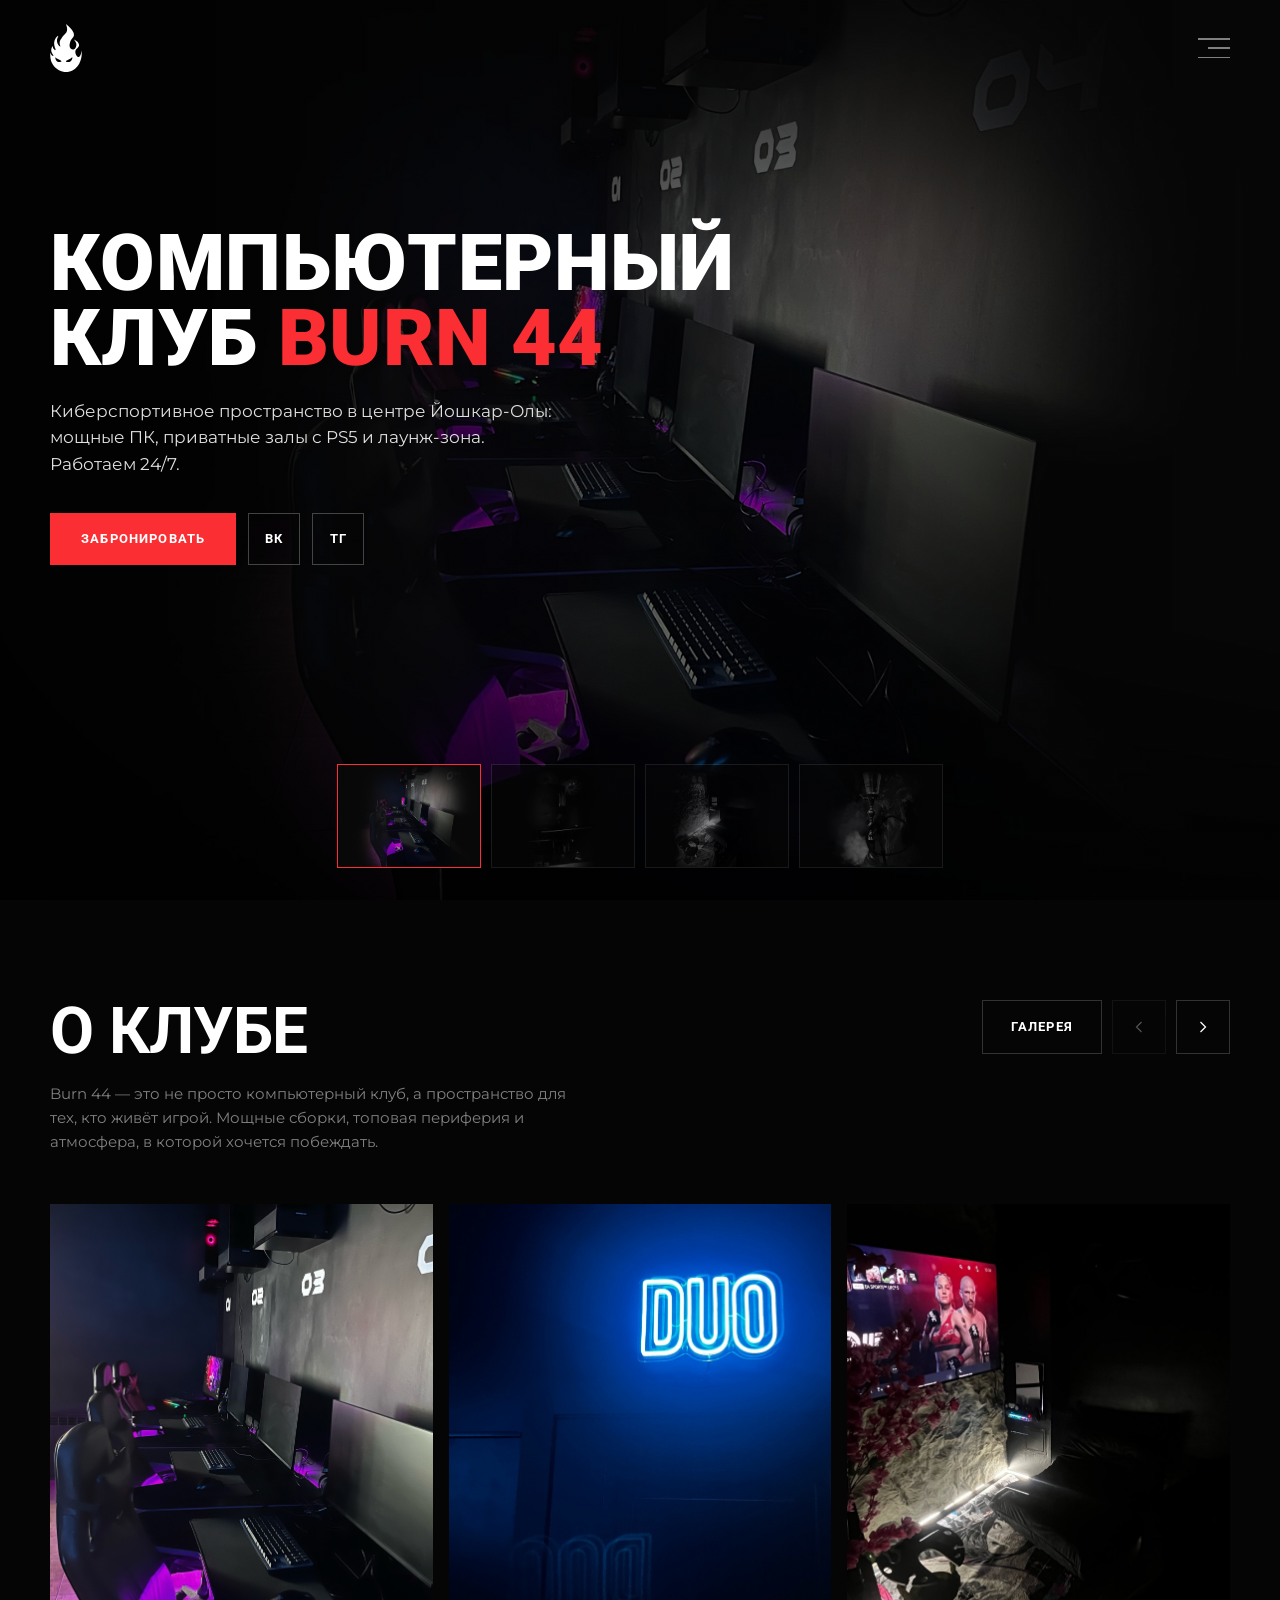
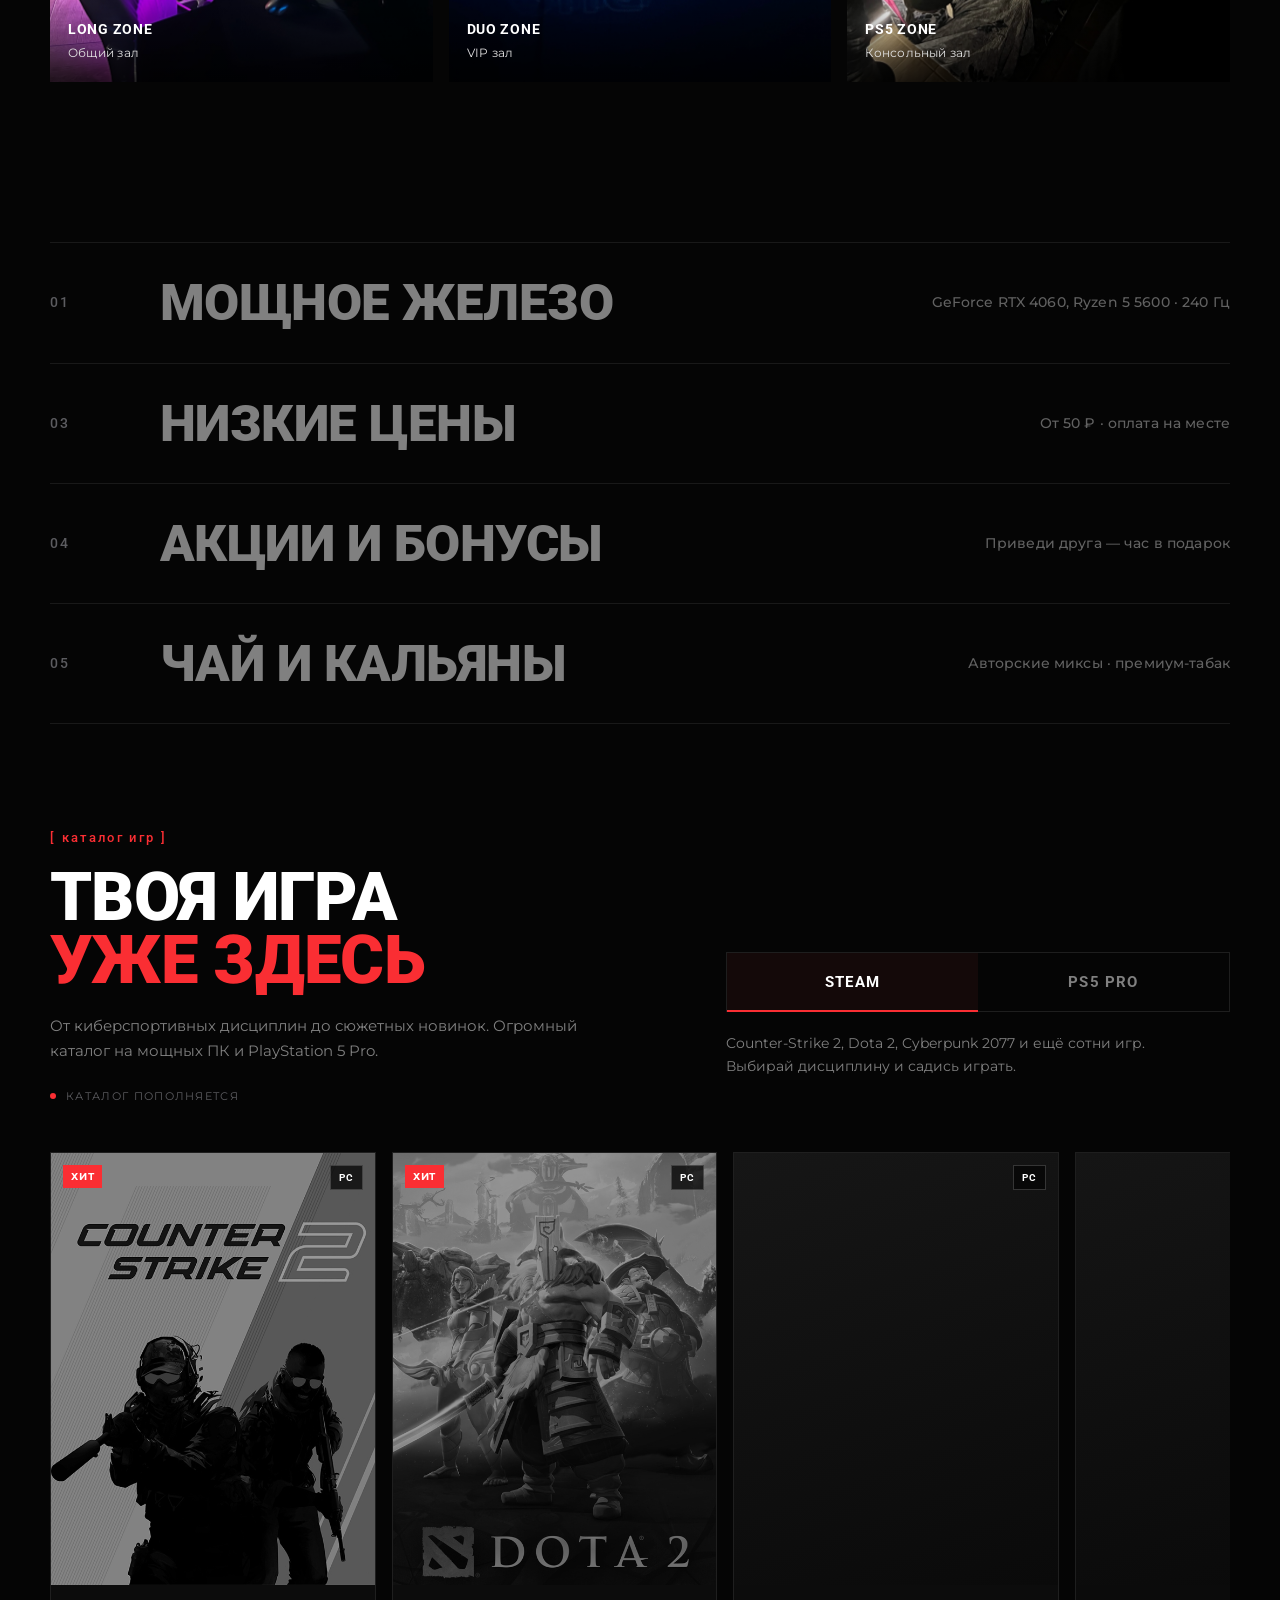
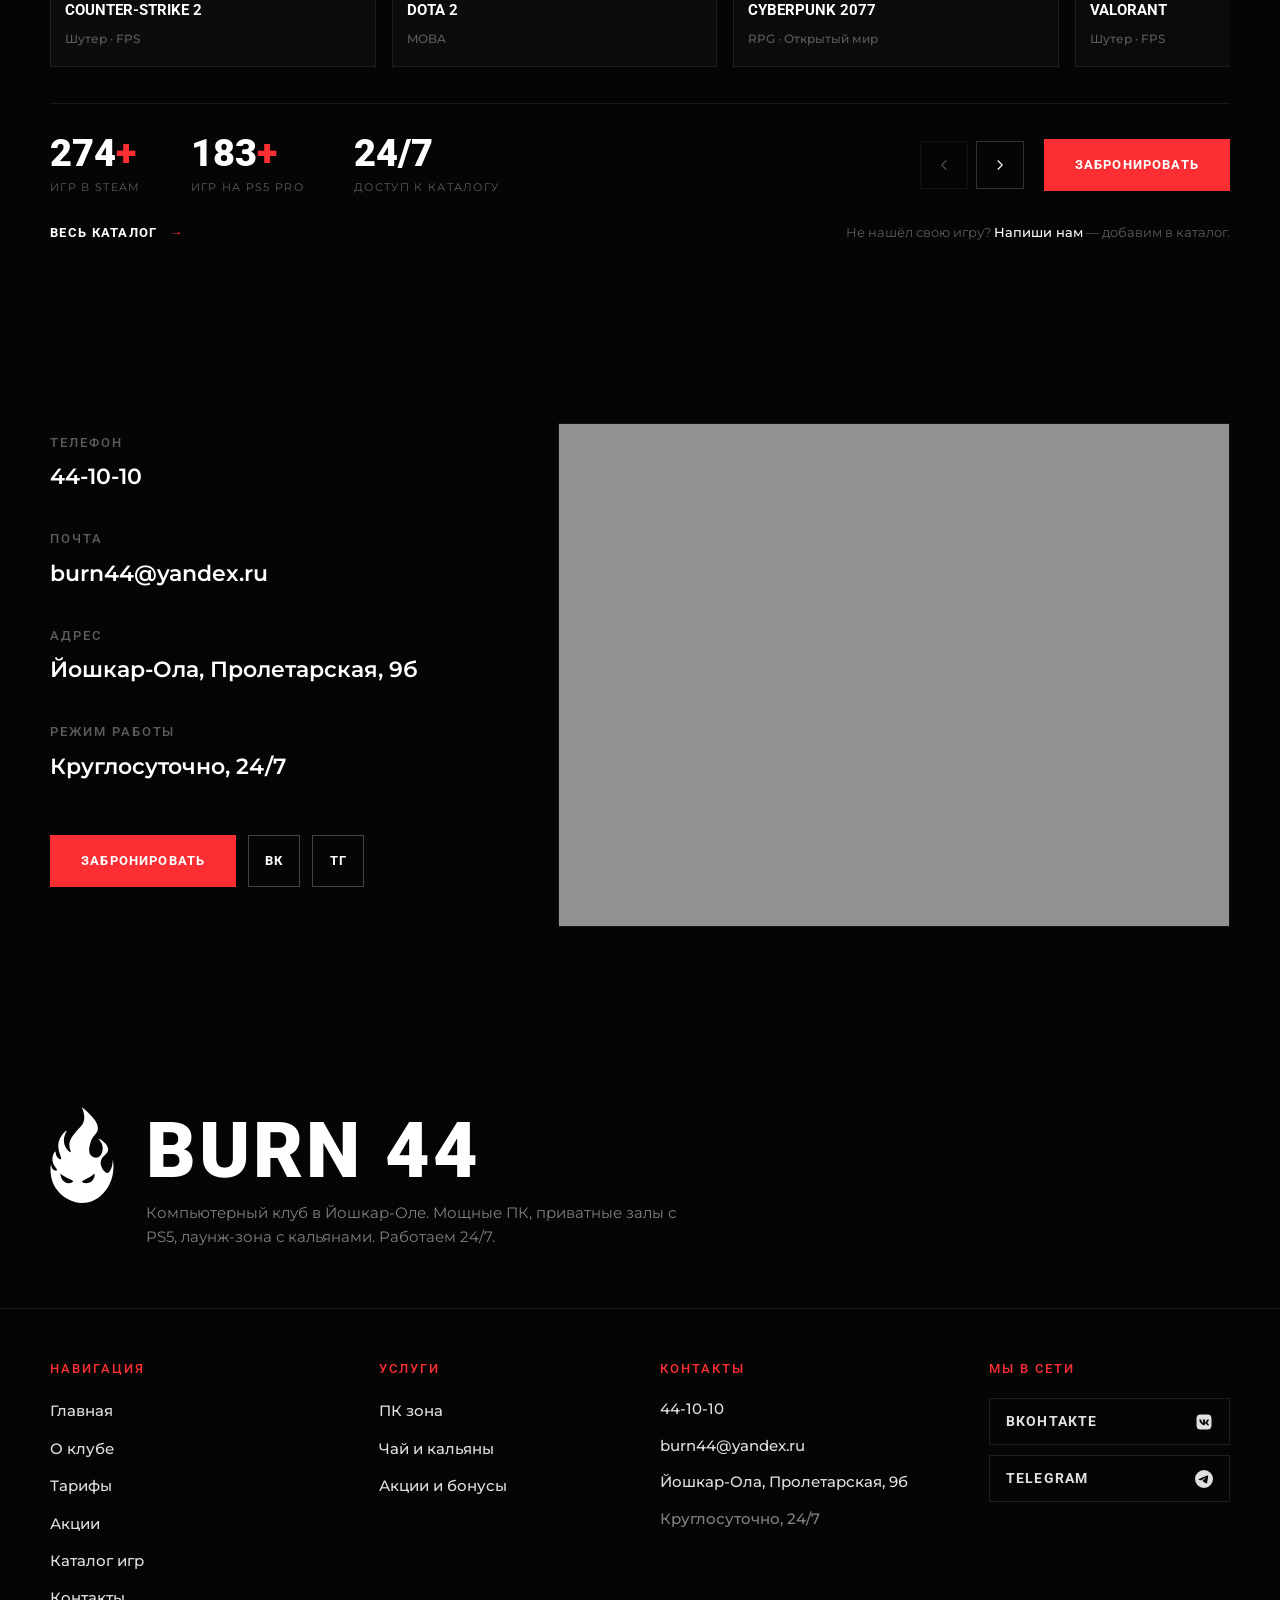
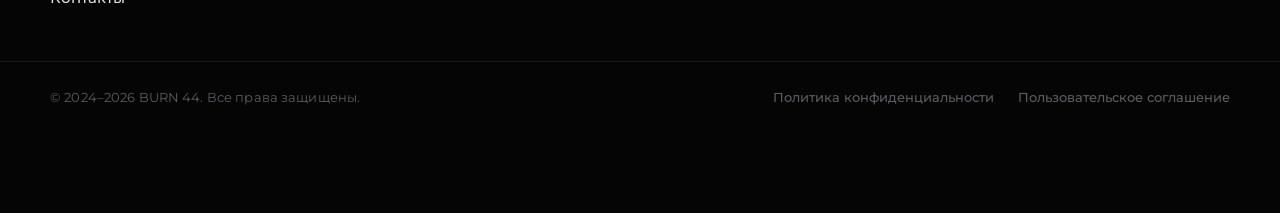
==== index.html @ d64cb13f "asd" ====
<!DOCTYPE html>
<html lang="ru">
<head>
    <meta charset="UTF-8">
    <meta name="viewport" content="width=device-width, initial-scale=1.0">
    <title>Burn 44</title>
    <link rel="preconnect" href="https://fonts.googleapis.com">
    <link rel="preconnect" href="https://fonts.gstatic.com" crossorigin>
    <link href="https://fonts.googleapis.com/css2?family=Montserrat:wght@100;200;300;400;500;600;700;800;900&family=Roboto:wght@100;300;400;500;700;900&display=swap" rel="stylesheet">
    <link rel="stylesheet" href="styles/main.css">
</head>
<body>
<!-- Loader -->
<!-- Loader -->
<div class="loader" id="loader">
    <div class="loader__content">
        <!-- Прицел из рисок -->
        <div class="loader__scope" id="loaderScope">
            <div class="loader__ticks" id="loaderTicks"></div>
            <div class="loader__crosshair" aria-hidden="true">
                <span class="loader__cross loader__cross--top"></span>
                <span class="loader__cross loader__cross--right"></span>
                <span class="loader__cross loader__cross--bottom"></span>
                <span class="loader__cross loader__cross--left"></span>
            </div>
            <div class="loader__percent" id="loaderPercent">0</div>
        </div>

        <!-- Название -->
        <div class="loader__title" id="loaderTitle" aria-hidden="true">BURN&nbsp;44</div>
    </div>
</div>
<!-- Header -->
<header class="header" id="header">
    <div class="header__inner">
        <!-- Логотип -->
        <a href="index.html" class="header__logo" aria-label="BurnTV">
            <svg class="header__logo-icon" viewBox="0 0 184.97 282.1" xmlns="http://www.w3.org/2000/svg">
                <path d="M183.35,155.65s-.02-.38-.07-.38c-.32,0-.43,10.57-3.04,19.5-.79,2.7-5.41,18.4-12.73,19.19-8.27.89-21.91-17-19.88-33.39,2.22-17.86,21.46-21,21.68-36.01.27-17.98-27.08-32.83-28.58-31.35-.96.95,9.31,7.83,11.99,21.4,2.21,11.26-1.17,27.29-12.32,33.31-6.19,3.34-15.52.51-20.7-4.42-10.32-9.81-5.03-28.79-2.96-36.25,6.22-22.28,18.42-26.09,21.68-38.69,3.23-12.44-2.31-33.2-46.81-68.57,10.68,24.44,8.19,38.85,3.94,47.51-5.48,11.16-14.82,14.64-31.05,38.69-5.02,7.45-7.21,11.68-8.38,17.15-3.42,16.06,5.2,28.17,2.96,29.39-2.42,1.32-16.38-10.73-19.22-27.92-3.17-19.22,9.34-34.15,7.4-35.27-2.17-1.25-21.41,15.21-24.15,38.69-2.69,23.18,11.93,42.34,7.39,45.07-2.25,1.36-7.47-2.45-10.34-5.88-6.26-7.47-4.11-16.4-5.92-16.65-2.48-.36-11.92,15.89-7.39,31.84,3.63,12.78,14.25,20.32,11.82,23.5-1.22,1.6-4.94,1.09-7.39,0-8.64-3.81-9.47-18.12-9.85-18.12-.65.11-8.39,43.66,19.71,78.38,18.04,22.28,51.04,41.16,87.21,34.29,33.22-6.32,51.97-31.45,59.66-44.01.51-.82,1.79-2.91,3.41-5.96,18.99-35.87,12.68-71.06,11.9-75.05ZM42.62,221.21c-12.63-6.61-14.06-25.08-12.98-25.57.23-.1.69.5,1.05.93,6.93,8.23,36.22,17.42,35.69,22.38-.35,3.24-13.67,7.56-23.75,2.27ZM120.33,218.85c-10.73,8.4-26.89,4.42-27.6.92-.91-4.48,23.02-10.82,33.92-22.17.71-.73,1.78-1.93,2.39-1.65,1.77.82,1.08,15.23-8.72,22.9Z"/>
            </svg>
        </a>

        <!-- Социальные сети -->
        <div class="header__socials">

        </div>

        <!-- Бургер -->
        <button class="header__burger" id="burger" aria-label="Открыть меню" aria-expanded="false">
            <span class="header__burger-line"></span>
            <span class="header__burger-line"></span>
            <span class="header__burger-line"></span>
        </button>
    </div>
</header>

<!-- Overlay -->
<div class="overlay" id="overlay"></div>

<!-- Slide Menu -->
<nav class="slide-menu" id="slideMenu" aria-hidden="true">
    <button class="slide-menu__close" id="slideMenuClose" aria-label="Закрыть меню">
        <span></span>
        <span></span>
    </button>

    <ul class="slide-menu__list">
        <li class="slide-menu__item">
            <a href="index.html" class="slide-menu__link" data-img="images/menu/3.jpg">
                <span class="slide-menu__number">01</span>
                <span class="slide-menu__label">Главная</span>
            </a>
        </li>
        <li class="slide-menu__item">
            <a href="gallery.html" class="slide-menu__link" data-img="images/menu/about.jpg">
                <span class="slide-menu__number">02</span>
                <span class="slide-menu__label">О клубе</span>
            </a>
        </li>
        <li class="slide-menu__item">
            <a href="prices.html" class="slide-menu__link" data-img="images/menu/prices.jpg">
                <span class="slide-menu__number">03</span>
                <span class="slide-menu__label">Тарифы</span>
            </a>
        </li>
        <li class="slide-menu__item">
            <a href="promo.html" class="slide-menu__link" data-img="images/menu/promo.jpg">
                <span class="slide-menu__number">04</span>
                <span class="slide-menu__label">Акции</span>
            </a>
        </li>
        <li class="slide-menu__item">
            <a href="catalog.html" class="slide-menu__link" data-img="images/menu/games.jpg">
                <span class="slide-menu__number">05</span>
                <span class="slide-menu__label">Каталог игр</span>
            </a>
        </li>
        <li class="slide-menu__item">
            <a href="contacts.html" class="slide-menu__link" data-img="images/menu/contacts.jpg">
                <span class="slide-menu__number">06</span>
                <span class="slide-menu__label">Контакты</span>
            </a>
        </li>
    </ul>
    <div class="slide-menu__footer">
        <a
                href="https://yandex.ru/maps/?text=%D0%99%D0%BE%D1%88%D0%BA%D0%B0%D1%80-%D0%9E%D0%BB%D0%B0%2C%20%D1%83%D0%BB%D0%B8%D1%86%D0%B0%20%D0%9F%D1%80%D0%BE%D0%BB%D0%B5%D1%82%D0%B0%D1%80%D1%81%D0%BA%D0%B0%D1%8F%2C%209%D0%B1"
                class="slide-menu__contact slide-menu__contact--address"
                target="_blank"
                rel="noopener"
        >
            г. Йошкар-Ола, ул. Пролетарская, 9б
        </a>
        <!-- TODO: заменить на реальный номер -->
        <a href="tel:441010" class="slide-menu__contact slide-menu__contact--phone">44-10-10</a>
    </div>
</nav>
<!-- Hero -->
<section class="hero">
    <div class="hero__slider swiper">
        <div class="swiper-wrapper">

            <!-- Слайд 1: клуб -->
            <div class="swiper-slide hero__slide">
                <!-- TODO: заменить на images/hero/slide-1.jpg -->
                <div class="hero__bg" style="background-image: url('../images/slide-1.jpg')"></div>
                <div class="hero__overlay"></div>
                <div class="hero__content">
                    <h1 class="hero__title" data-hero-anim>Компьютерный клуб <em>BURN&nbsp;44</em></h1>
                    <p class="hero__desc" data-hero-anim>
                        Киберспортивное пространство в центре Йошкар-Олы: мощные ПК, приватные залы с PS5 и лаунж-зона. Работаем 24/7.
                    </p>
                    <div class="hero__actions" data-hero-anim>
                        <button class="hero__btn hero__btn--primary" type="button" data-modal-open>Забронировать</button>
                        <a class="hero__btn hero__btn--social" href="https://vk.ru/burn44" target="_blank" rel="noopener" aria-label="ВКонтакте">ВК</a>
                        <a class="hero__btn hero__btn--social" href="https://t.me/burn44yo" target="_blank" rel="noopener" aria-label="Telegram">ТГ</a>
                    </div>
                </div>
            </div>

            <!-- Слайд 2: топовые ПК -->
            <div class="swiper-slide hero__slide">
                <div class="hero__bg" style="background-image: url('../images/slide-2.jpg');"></div>
                <div class="hero__overlay"></div>
                <div class="hero__content">
                    <h2 class="hero__title" data-hero-anim>Топовые <em>ПК</em></h2>
                    <p class="hero__desc" data-hero-anim>
                        GeForce RTX 4060, Ryzen 5 5600. Железо, которое тянет любые новинки.
                    </p>
                    <div class="hero__actions" data-hero-anim>
                        <button class="hero__btn hero__btn--primary" type="button" data-modal-open>Забронировать</button>
                        <a class="hero__btn hero__btn--social" href="https://vk.ru/burn44" target="_blank" rel="noopener" aria-label="ВКонтакте">ВК</a>
                        <a class="hero__btn hero__btn--social" href="https://t.me/burn44yo" target="_blank" rel="noopener" aria-label="Telegram">ТГ</a>
                    </div>
                </div>
            </div>

            <!-- Слайд 3: PS5 комната -->
            <div class="swiper-slide hero__slide">
                <div class="hero__bg" style="background-image: url('../images/slide-3.jpg');"></div>
                <div class="hero__overlay"></div>
                <div class="hero__content">
                    <h2 class="hero__title" data-hero-anim>PS5 <em>комната</em></h2>
                    <p class="hero__desc" data-hero-anim>
                        Приватные залы с PlayStation 5, большими экранами и мягкими диванами. Играй со своей компанией без посторонних.
                    </p>
                    <div class="hero__actions" data-hero-anim>
                        <button class="hero__btn hero__btn--primary" type="button" data-modal-open>Забронировать</button>
                        <a class="hero__btn hero__btn--social" href="https://vk.ru/burn44" target="_blank" rel="noopener" aria-label="ВКонтакте">ВК</a>
                        <a class="hero__btn hero__btn--social" href="https://t.me/burn44yo" target="_blank" rel="noopener" aria-label="Telegram">ТГ</a>
                    </div>
                </div>
            </div>

            <!-- Слайд 4: паровые коктейли -->
            <div class="swiper-slide hero__slide">
                <div class="hero__bg" style="background-image: url('../images/slide-4.jpg');"></div>
                <div class="hero__overlay"></div>
                <div class="hero__content">
                    <h2 class="hero__title" data-hero-anim>Паровые <em>коктейли</em></h2>
                    <p class="hero__desc" data-hero-anim>
                        Лаунж-зона с авторскими паровыми коктейлями и напитками. Перезагрузись между катками в спокойной атмосфере.
                    </p>
                    <div class="hero__actions" data-hero-anim>
                        <button class="hero__btn hero__btn--primary" type="button" data-modal-open>Забронировать</button>
                        <a class="hero__btn hero__btn--social" href="https://vk.ru/burn44" target="_blank" rel="noopener" aria-label="ВКонтакте">ВК</a>
                        <a class="hero__btn hero__btn--social" href="https://t.me/burn44yo" target="_blank" rel="noopener" aria-label="Telegram">ТГ</a>
                    </div>
                </div>
            </div>

        </div>
    </div>

    <!-- Миниатюры -->
    <div class="hero__thumbs">
        <button class="hero__thumb is-active" type="button" aria-label="Слайд 1: Клуб"
                data-preview="Главный зал BURN 44 — пространство, где живут киберспорт и игры">
            <img src="images/slide-1.jpg" alt="">
        </button>
        <button class="hero__thumb" type="button" aria-label="Слайд 2: Топовые ПК"
                data-preview="Флагманское железо и периферия соревновательного уровня">
            <img src="images/slide-2.jpg" alt="">
        </button>
        <button class="hero__thumb" type="button" aria-label="Слайд 3: PS5 комната"
                data-preview="Приватные залы с PlayStation 5 для своей компании">
            <img src="images/slide-3.jpg" alt="">
        </button>
        <button class="hero__thumb" type="button" aria-label="Слайд 4: Паровые коктейли"
                data-preview="Лаунж-зона: паровые коктейли и отдых между играми">
            <img src="images/slide-4.jpg" alt="">
        </button>
    </div>

    <!-- Превью-описание над миниатюрами -->
    <div class="hero-preview" id="heroPreview" aria-hidden="true">
        <div class="hero-preview__box">
            <p class="hero-preview__text"></p>
        </div>
        <div class="hero-preview__line"></div>
    </div>
</section>



<!-- О клубе -->
<section class="about">
    <div class="about__container">
        <div class="about__header">
            <div class="about__info">
                <h2 class="about__title">О клубе</h2>
                <p class="about__desc">
                    Burn 44 — это не просто компьютерный клуб, а пространство для тех, кто живёт игрой.
                    Мощные сборки, топовая периферия и атмосфера, в которой хочется побеждать.
                </p>
            </div>
            <div class="about__nav">
                <a href="gallery.html" class="about__gallery-btn">Галерея</a>
                <button class="about__arrow about__arrow--prev" type="button" aria-label="Предыдущий слайд">
                    <svg viewBox="0 0 24 24" fill="none" stroke="currentColor" stroke-width="1.5">
                        <path d="M15 18l-6-6 6-6"/>
                    </svg>
                </button>
                <button class="about__arrow about__arrow--next" type="button" aria-label="Следующий слайд">
                    <svg viewBox="0 0 24 24" fill="none" stroke="currentColor" stroke-width="1.5">
                        <path d="M9 6l6 6-6 6"/>
                    </svg>
                </button>
            </div>
        </div>

        <div class="about__slider swiper" id="aboutSlider">
            <div class="swiper-wrapper" id="aboutWrapper">
                <!-- Слайды генерируются через JS -->
            </div>
        </div>
    </div>

    <!-- Прицел для фото -->
    <div class="about-scope" id="aboutScope" aria-hidden="true">
        <svg class="about-scope__svg" viewBox="0 0 80 80"></svg>
        <span class="about-scope__icon">+</span>
    </div>
</section>

<!-- Преимущества -->
<section class="advantages">
    <div class="advantages__container">
        <ul class="advantages__list">
            <li class="advantages__item">
                <a href="hardware.html" class="advantages__link" data-img="images/about/1.jpg">
                    <span class="advantages__num">01</span>
                    <span class="advantages__label">Мощное железо</span>
                    <span class="advantages__hint">GeForce RTX 4060, Ryzen 5 5600  · 240 Гц</span>
                </a>
            </li>

            <li class="advantages__item">
                <a href="prices.html" class="advantages__link" data-img="images/about/3.jpg">
                    <span class="advantages__num">03</span>
                    <span class="advantages__label">Низкие цены</span>
                    <span class="advantages__hint">От 50 ₽ · оплата на месте</span>
                </a>
            </li>
            <li class="advantages__item">
                <a href="promo.html" class="advantages__link" data-img="images/about/4.jpg">
                    <span class="advantages__num">04</span>
                    <span class="advantages__label">Акции и бонусы</span>
                    <span class="advantages__hint">Приведи друга — час в подарок</span>
                </a>
            </li>
            <li class="advantages__item">
                <a href="bar.html" class="advantages__link" data-img="images/about/5.jpg">
                    <span class="advantages__num">05</span>
                    <span class="advantages__label">Чай и кальяны</span>
                    <span class="advantages__hint">Авторские миксы · премиум-табак</span>
                </a>
            </li>
        </ul>
    </div>
    <!-- Каталог игр -->
    <!-- Каталог игр -->
    <section class="games" id="games">
        <div class="container">

            <div class="games__head">
                <!-- История -->
                <div class="games__intro games__reveal">
                    <span class="games__tag">[ каталог игр ]</span>
                    <h2 class="games__title">Твоя игра<br><span>уже здесь</span></h2>
                    <p class="games__desc">
                        От киберспортивных дисциплин до сюжетных новинок. Огромный каталог на мощных ПК
                        и PlayStation 5 Pro.
                    </p>
                    <div class="games__live">
                        <span class="games__live-dot"></span>
                        Каталог пополняется
                    </div>
                </div>

                <!-- Переключатель платформ -->
                <div class="games__platform-block games__reveal">
                    <div class="games__tabs" role="tablist" aria-label="Выберите платформу">
                        <button
                                type="button"
                                class="games__tab is-active"
                                id="tab-steam"
                                role="tab"
                                aria-selected="true"
                                aria-controls="gamesPanel"
                                data-platform="steam">
                            Steam
                        </button>
                        <button
                                type="button"
                                class="games__tab"
                                id="tab-ps5"
                                role="tab"
                                aria-selected="false"
                                aria-controls="gamesPanel"
                                tabindex="-1"
                                data-platform="ps5">
                            PS5 Pro
                        </button>
                    </div>

                    <p class="games__platform-desc" id="gamesPanel" role="tabpanel" aria-labelledby="tab-steam">
                        Counter-Strike 2, Dota 2, Cyberpunk 2077 и ещё сотни игр.
                        Выбирай дисциплину и садись играть.
                    </p>
                </div>
            </div>

            <!-- Лента постеров -->
            <div class="games__slider swiper games__reveal" id="gamesSlider">
                <div class="swiper-wrapper" id="gamesWrapper">
                    <!-- Слайды генерируются в games.js -->
                </div>
                <div class="games__wipe" aria-hidden="true"></div>
            </div>

            <!-- Цифры + действия -->
            <div class="games__bottom games__reveal">
                <div class="games__stats">
                    <div class="games__stat">
                        <span class="games__stat-value"><span data-count="300">300</span><em>+</em></span>
                        <span class="games__stat-label">игр в Steam</span>
                    </div>
                    <div class="games__stat">
                        <span class="games__stat-value"><span data-count="200">200</span><em>+</em></span>
                        <span class="games__stat-label">игр на PS5 Pro</span>
                    </div>
                    <div class="games__stat">
                        <span class="games__stat-value">24/7</span>
                        <span class="games__stat-label">доступ к каталогу</span>
                    </div>
                </div>

                <div class="games__controls">
                    <div class="games__nav">
                        <button class="games__arrow games__arrow--prev" type="button" aria-label="Предыдущие игры">
                            <svg viewBox="0 0 24 24" fill="none" stroke="currentColor" stroke-width="1.5">
                                <path d="M15 18l-6-6 6-6"/>
                            </svg>
                        </button>
                        <button class="games__arrow games__arrow--next" type="button" aria-label="Следующие игры">
                            <svg viewBox="0 0 24 24" fill="none" stroke="currentColor" stroke-width="1.5">
                                <path d="M9 6l6 6-6 6"/>
                            </svg>
                        </button>
                    </div>
                    <button class="games__btn games__btn--primary" type="button" data-modal-open>
                        Забронировать
                    </button>
                </div>
            </div>

            <div class="games__footer">
                <a href="catalog.html" class="games__all">Весь каталог <span>→</span></a>
                <p class="games__note">
                    Не нашёл свою игру? <a href="https://vk.ru/burn44" target="_blank" rel="noopener">Напиши нам</a> — добавим в каталог.
                </p>
            </div>

        </div>
    </section>
    <!-- Контакты -->
    <section class="contacts">
        <div class="contacts__container">

            <!-- Левая часть: Информация -->
            <div class="contacts__info">
                <div class="contacts__block">
                    <span class="contacts__label">Телефон</span>
                    <a href="tel:+79021010424" class="contacts__value">44-10-10</a>
                </div>

                <div class="contacts__block">
                    <span class="contacts__label">Почта</span>
                    <a href="mailto:burn44@yandex.ru" class="contacts__value">burn44@yandex.ru</a>
                </div>

                <div class="contacts__block">
                    <span class="contacts__label">Адрес</span>
                    <a href="https://yandex.ru/maps/?text=Йошкар-Ола,+Пролетарская,+9б" target="_blank" rel="noopener" class="contacts__value">
                        Йошкар-Ола, Пролетарская, 9б
                    </a>
                </div>

                <div class="contacts__block">
                    <span class="contacts__label">Режим работы</span>
                    <span class="contacts__value">Круглосуточно, 24/7</span>
                </div>

                <!-- Кнопки действий -->
                <div class="contacts__actions">
                    <button class="contacts__btn contacts__btn--primary" type="button" data-modal-open>Забронировать</button>
                    <a class="contacts__btn contacts__btn--social" href="https://vk.ru/burn44" target="_blank" rel="noopener" aria-label="ВКонтакте">ВК</a>
                    <a class="contacts__btn contacts__btn--social" href="https://t.me/burn44yo" target="_blank" rel="noopener" aria-label="Telegram">ТГ</a>
                </div>
            </div>

            <!-- Правая часть: Карта -->
            <div class="contacts__map-wrapper">
                <div class="contacts__map">
                    <iframe
                            src="https://yandex.ru/map-widget/v1/?um=constructor%3A34a2bc7c6732c64d06a28274f539f3e863d2dcbda1189a3a51a74e99e5a224a8&amp;source=constructor"
                            title="Карта: компьютерный клуб Burn 44"
                            loading="lazy"
                            allowfullscreen>
                    </iframe>
                </div>
            </div>

        </div>
    </section>

    <!-- Footer -->
    <footer class="footer">
        <!-- Верхняя часть с крупным названием -->
        <div class="footer__top">
            <div class="footer__container">
                <div class="footer__brand">
                    <a href="index.html" class="footer__logo" aria-label="Burn 44">
                        <svg class="footer__logo-icon" viewBox="0 0 184.97 282.1" xmlns="http://www.w3.org/2000/svg">
                            <path d="M183.35,155.65s-.02-.38-.07-.38c-.32,0-.43,10.57-3.04,19.5-.79,2.7-5.41,18.4-12.73,19.19-8.27.89-21.91-17-19.88-33.39,2.22-17.86,21.46-21,21.68-36.01.27-17.98-27.08-32.83-28.58-31.35-.96.95,9.31,7.83,11.99,21.4,2.21,11.26-1.17,27.29-12.32,33.31-6.19,3.34-15.52.51-20.7-4.42-10.32-9.81-5.03-28.79-2.96-36.25,6.22-22.28,18.42-26.09,21.68-38.69,3.23-12.44-2.31-33.2-46.81-68.57,10.68,24.44,8.19,38.85,3.94,47.51-5.48,11.16-14.82,14.64-31.05,38.69-5.02,7.45-7.21,11.68-8.38,17.15-3.42,16.06,5.2,28.17,2.96,29.39-2.42,1.32-16.38-10.73-19.22-27.92-3.17-19.22,9.34-34.15,7.4-35.27-2.17-1.25-21.41,15.21-24.15,38.69-2.69,23.18,11.93,42.34,7.39,45.07-2.25,1.36-7.47-2.45-10.34-5.88-6.26-7.47-4.11-16.4-5.92-16.65-2.48-.36-11.92,15.89-7.39,31.84,3.63,12.78,14.25,20.32,11.82,23.5-1.22,1.6-4.94,1.09-7.39,0-8.64-3.81-9.47-18.12-9.85-18.12-.65.11-8.39,43.66,19.71,78.38,18.04,22.28,51.04,41.16,87.21,34.29,33.22-6.32,51.97-31.45,59.66-44.01.51-.82,1.79-2.91,3.41-5.96,18.99-35.87,12.68-71.06,11.9-75.05ZM42.62,221.21c-12.63-6.61-14.06-25.08-12.98-25.57.23-.1.69.5,1.05.93,6.93,8.23,36.22,17.42,35.69,22.38-.35,3.24-13.67,7.56-23.75,2.27ZM120.33,218.85c-10.73,8.4-26.89,4.42-27.6.92-.91-4.48,23.02-10.82,33.92-22.17.71-.73,1.78-1.93,2.39-1.65,1.77.82,1.08,15.23-8.72,22.9Z"/>
                        </svg>
                    </a>
                    <div class="footer__brand-text">
                        <h2 class="footer__brand-title">BURN&nbsp;44</h2>
                        <p class="footer__brand-desc">
                            Компьютерный клуб в Йошкар-Оле. Мощные ПК, приватные залы с PS5, лаунж-зона с кальянами. Работаем 24/7.
                        </p>
                    </div>
                </div>
            </div>
        </div>

        <!-- Средняя часть: навигация + контакты -->
        <div class="footer__middle">
            <div class="footer__container">
                <div class="footer__grid">
                    <!-- Навигация -->
                    <div class="footer__col">
                        <h4 class="footer__col-title">Навигация</h4>
                        <ul class="footer__links">
                            <li><a href="#hero">Главная</a></li>
                            <li><a href="#about">О клубе</a></li>
                            <li><a href="prices.html">Тарифы</a></li>
                            <li><a href="promo.html">Акции</a></li>
                            <li><a href="#gallery">Каталог игр</a></li>
                            <li><a href="#contacts">Контакты</a></li>
                        </ul>
                    </div>

                    <!-- Услуги -->
                    <div class="footer__col">
                        <h4 class="footer__col-title">Услуги</h4>
                        <ul class="footer__links">
                            <li><a href="hardware.html">ПК зона</a></li>

                            <li><a href="bar.html">Чай и кальяны</a></li>
                            <li><a href="promo.html">Акции и бонусы</a></li>

                        </ul>
                    </div>

                    <!-- Контакты -->
                    <div class="footer__col">
                        <h4 class="footer__col-title">Контакты</h4>
                        <div class="footer__contacts">
                            <a href="tel:+79021010424" class="footer__contact">44-10-10</a>
                            <a href="mailto:burn44@yandex.ru" class="footer__contact">burn44@yandex.ru</a>
                            <a href="https://yandex.ru/maps/?text=Йошкар-Ола,+Пролетарская,+9б" target="_blank" rel="noopener" class="footer__contact">
                                Йошкар-Ола, Пролетарская, 9б
                            </a>
                            <span class="footer__contact footer__contact--static">Круглосуточно, 24/7</span>
                        </div>
                    </div>

                    <!-- Соцсети -->
                    <div class="footer__col">
                        <h4 class="footer__col-title">Мы в сети</h4>
                        <div class="footer__socials">
                            <a href="https://vk.ru/burn44" class="footer__social" target="_blank" rel="noopener" aria-label="ВКонтакте">
                                <span class="footer__social-label">ВКонтакте</span>
                                <svg class="footer__social-icon" viewBox="0 0 24 24" fill="currentColor">
                                    <path d="M15.07 2H8.93C3.33 2 2 3.33 2 8.93v6.14C2 20.67 3.33 22 8.93 22h6.14C20.67 22 22 20.67 22 15.07V8.93C22 3.33 20.67 2 15.07 2m3.08 14.27h-1.45c-.55 0-.72-.44-1.71-1.44-.86-.83-1.24-.94-1.45-.94-.3 0-.39.08-.39.48v1.31c0 .34-.11.55-1 .55-1.48 0-3.12-.9-4.28-2.56-1.74-2.39-2.21-4.19-2.21-4.56 0-.2.08-.38.48-.38h1.45c.36 0 .5.17.64.55.7 2.03 1.88 3.8 2.36 3.8.18 0 .27-.08.27-.55v-2.15c-.06-.98-.59-1.07-.59-1.42 0-.17.14-.34.38-.34h2.28c.31 0 .42.17.42.55v2.9c0 .31.14.42.23.42.18 0 .33-.11.66-.44 1.03-1.15 1.76-2.94 1.76-2.94.09-.2.25-.38.61-.38h1.45c.44 0 .53.23.44.55-.18.83-1.94 3.3-1.94 3.3-.15.25-.21.36 0 .64.15.2.65.64.99 1.03.61.71 1.08 1.31 1.21 1.72.13.42-.09.63-.52.63"/>
                                </svg>
                            </a>
                            <a href="https://t.me/burn44yo" class="footer__social" target="_blank" rel="noopener" aria-label="Telegram">
                                <span class="footer__social-label">Telegram</span>
                                <svg class="footer__social-icon" viewBox="0 0 24 24" fill="currentColor">
                                    <path d="M11.944 0A12 12 0 0 0 0 12a12 12 0 0 0 12 12 12 12 0 0 0 12-12A12 12 0 0 0 12 0a12 12 0 0 0-.056 0zm4.962 7.224c.1-.002.321.023.465.14a.506.506 0 0 1 .171.325c.016.093.036.306.02.472-.18 1.898-.962 6.502-1.36 8.627-.168.9-.499 1.201-.82 1.23-.696.065-1.225-.46-1.9-.902-1.056-.693-1.653-1.124-2.678-1.8-1.185-.78-.417-1.21.258-1.91.177-.184 3.247-2.977 3.307-3.23.007-.032.014-.15-.056-.212s-.174-.041-.249-.024c-.106.024-1.793 1.14-5.061 3.345-.48.33-.913.49-1.302.48-.428-.008-1.252-.241-1.865-.44-.752-.245-1.349-.374-1.297-.789.027-.216.325-.437.893-.663 3.498-1.524 5.83-2.529 6.998-3.014 3.332-1.386 4.025-1.627 4.476-1.635z"/>
                                </svg>
                            </a>
                        </div>
                    </div>
                </div>
            </div>
        </div>

        <!-- Нижняя часть: копирайт -->
        <div class="footer__bottom">
            <div class="footer__container">
                <div class="footer__bottom-inner">
                    <p class="footer__copy">© 2024–2026 BURN 44. Все права защищены.</p>
                    <div class="footer__legal">
                        <a href="/privacy">Политика конфиденциальности</a>
                        <a href="/terms">Пользовательское соглашение</a>
                    </div>
                </div>
            </div>
        </div>
    </footer>

    <!-- Превью-картинка -->
    <div class="advantages-preview" id="advantagesPreview" aria-hidden="true">
        <div class="advantages-preview__box">
            <img class="advantages-preview__img" id="advantagesPreviewImg" src="" alt="">
        </div>
        <div class="advantages-preview__line"></div>
    </div>
</section>

<!-- Lightbox для фото -->
<div class="lightbox" id="lightbox" aria-hidden="true">
    <button class="lightbox__close" type="button" aria-label="Закрыть">
        <span></span><span></span>
    </button>
    <img class="lightbox__img" id="lightboxImg" src="" alt="">
    <div class="lightbox__caption" id="lightboxCaption"></div>
</div>

<!-- Курсор-прицел -->
<div class="cursor-scope" id="cursorScope" aria-hidden="true">
    <svg class="cursor-scope__svg" viewBox="0 0 80 80"></svg>
    <span class="cursor-scope__number" id="cursorNumber">01</span>
</div>

<!-- Превью картинка -->
<div class="menu-preview" id="menuPreview" aria-hidden="true">
    <div class="menu-preview__box">
        <img class="menu-preview__img" id="menuPreviewImg" src="" alt="">
    </div>
    <div class="menu-preview__line"></div>
</div>

<!-- Модалка бронирования -->
<div class="modal" id="bookingModal" aria-hidden="true">
    <div class="modal__overlay" data-modal-close></div>
    <div class="modal__window" role="dialog" aria-modal="true" aria-labelledby="modalTitle">
        <button class="modal__close" type="button" data-modal-close aria-label="Закрыть">
            <span></span><span></span>
        </button>

        <span class="modal__tag">[ бронирование ]</span>
        <h3 class="modal__title" id="modalTitle">Забронировать место</h3>
        <p class="modal__text">
            Выбери удобный способ связи — ответим в течение 5 минут, подберём компьютер и зал под твою игру.
        </p>

        <div class="modal__options">
            <a class="modal__option" href="tel:+79021010424">
                <span class="modal__option-label">Позвонить</span>
                <span class="modal__option-value">44-10-10</span>
            </a>
            <a class="modal__option" href="https://vk.ru/burn44" target="_blank" rel="noopener">
                <span class="modal__option-label">Вконтакте</span>
                <span class="modal__option-value">Написать в сообщество</span>
            </a>
            <a class="modal__option" href="https://t.me/burn44yo" target="_blank" rel="noopener">
                <span class="modal__option-label">Telegram</span>
                <span class="modal__option-value">Ответим за 5 минут</span>
            </a>
        </div>

        <p class="modal__note">Работаем 24/7. Предоплата не требуется — оплата на месте, бронь снимается через 15 минут.</p>
    </div>
</div>
<!-- Page Transition -->
<div class="page-transition" id="pageTransition">
    <div class="page-transition__blinds">
        <div class="page-transition__blind"></div>
        <div class="page-transition__blind"></div>
        <div class="page-transition__blind"></div>
        <div class="page-transition__blind"></div>
        <div class="page-transition__blind"></div>
        <div class="page-transition__blind"></div>
    </div>
    <div class="page-transition__content">
        <div class="page-transition__loader">
            <span class="page-transition__label">Загрузка...</span>
            <span class="page-transition__title" id="transitionTitle"></span>
            <div class="page-transition__progress">
                <div class="page-transition__progress-bar" id="transitionProgress"></div>
            </div>
        </div>
    </div>
</div>
<script src="https://cdn.jsdelivr.net/npm/gsap@3.12.5/dist/gsap.min.js"></script>

<link rel="stylesheet" href="https://cdn.jsdelivr.net/npm/swiper@11/swiper-bundle.min.css">
<script src="https://cdn.jsdelivr.net/npm/swiper@11/swiper-bundle.min.js"></script>
<script src="https://cdn.jsdelivr.net/npm/@studio-freight/lenis@1.0.42/dist/lenis.min.js"></script>
<script type="module" src="scripts/main.js"></script>
</body>
</html>
---- styles/main.css ----
@charset "UTF-8";
/**
  Нормализация блочной модели
 */
*,
::before,
::after {
  box-sizing: border-box;
}

/**
  Убираем внутренние отступы слева тегам списков,
  у которых есть атрибут class
 */
:where(ul, ol):where([class]) {
  padding-left: 0;
}

/**
  Убираем внешние отступы body и двум другим тегам,
  у которых есть атрибут class
 */
body,
:where(blockquote, figure, fieldset):where([class]) {
  margin: 0;
}

/**
  Убираем внешние отступы вертикали нужным тегам,
  у которых есть атрибут class
 */
:where(h1,
h2,
h3,
h4,
h5,
h6,
p,
ul,
ol,
dl):where([class]) {
  margin-block: 0;
}

:where(dd[class]) {
  margin-left: 0;
}

:where(fieldset[class]) {
  padding: 0;
  border: none;
}

/**
  Убираем стандартный маркер маркированному списку,
  у которого есть атрибут class
 */
:where(ul[class]) {
  list-style: none;
}

:where(address[class]) {
  font-style: normal;
}

/**
  Обнуляем вертикальные внешние отступы параграфа,
  объявляем локальную переменную для внешнего отступа вниз,
  чтобы избежать взаимодействие с более сложным селектором
 */
p {
  --paragraphMarginBottom: 24px;
  margin-block: 0;
}

/**
  Внешний отступ вниз для параграфа без атрибута class,
  который расположен не последним среди своих соседних элементов
 */
p:where(:not([class]):not(:last-child)) {
  margin-bottom: var(--paragraphMarginBottom);
}

/**
  Упрощаем работу с изображениями и видео
 */
img,
video {
  display: block;
  max-width: 100%;
  height: auto;
}

/**
  Наследуем свойства шрифт для полей ввода
 */
input,
textarea,
select,
button {
  font: inherit;
}

html {
  /**
    Пригодится в большинстве ситуаций
    (когда, например, нужно будет "прижать" футер к низу сайта)
   */
  height: 100%;
  /**
    Убираем скачок интерфейса по горизонтали
    при появлении / исчезновении скроллбара
   */
  /**
    Плавный скролл
   */
  scroll-behavior: smooth;
}

body {
  /**
    Пригодится в большинстве ситуаций
    (когда, например, нужно будет "прижать" футер к низу сайта)
   */
  min-height: 100%;
  /**
    Унифицированный интерлиньяж
   */
  line-height: 1.5;
}

/**
  Нормализация высоты элемента ссылки при его инспектировании в DevTools
 */
a:where([class]) {
  display: inline-flex;
}

/**
  Курсор-рука при наведении на элемент
 */
button,
label {
  cursor: pointer;
}

/**
  Убирает серую подсветку при тапе на мобильных устройствах (iOS/Android)
 */
button {
  -webkit-tap-highlight-color: transparent;
}

/**
  Приводим к единому цвету svg-элементы
  (за исключением тех, у которых уже указан
  атрибут fill со значением 'none' или начинается с 'url')
 */
:where([fill]:not([fill=none],
[fill^=url])) {
  fill: currentColor;
}

/**
  Приводим к единому цвету svg-элементы
  (за исключением тех, у которых уже указан
  атрибут stroke со значением 'none')
 */
:where([stroke]:not([stroke=none],
[stroke^=url])) {
  stroke: currentColor;
}

/**
  Чиним баг задержки смены цвета при взаимодействии с svg-элементами
 */
svg * {
  transition-property: fill, stroke;
}

/**
  Приведение рамок таблиц в классический 'collapse' вид
 */
:where(table) {
  border-collapse: collapse;
  border-color: currentColor;
}

/**
  Удаляем все анимации и переходы для людей,
  которые предпочитают их не использовать
 */
@media (prefers-reduced-motion: reduce) {
  *,
  ::before,
  ::after {
    animation-duration: 0.01ms !important;
    animation-iteration-count: 1 !important;
    transition-duration: 0.01ms !important;
    scroll-behavior: auto !important;
  }
}
@font-face {
  font-family: "mr_arounder";
  src: url("../fonts/arounder.otf");
  font-weight: 400;
  font-style: normal;
  font-display: swap;
}
@font-face {
  font-family: "Montserrat";
  src: url("../fonts/Montserrat-Light.woff2");
  font-weight: 300;
  font-style: normal;
  font-display: swap;
}
@font-face {
  font-family: "Montserrat";
  src: url("../fonts/Montserrat-Medium.woff2");
  font-weight: 400;
  font-style: normal;
  font-display: swap;
}
@font-face {
  font-family: "Montserrat";
  src: url("../fonts/Montserrat-Regular.woff2");
  font-weight: 400;
  font-style: normal;
  font-display: swap;
}
@font-face {
  font-family: "Montserrat";
  src: url("../fonts/Montserrat-Medium.woff2");
  font-weight: 500;
  font-style: normal;
  font-display: swap;
}
@font-face {
  font-family: "Montserrat";
  src: url("../fonts/Montserrat-SemiBold.woff2");
  font-weight: 600;
  font-style: normal;
  font-display: swap;
}
@font-face {
  font-family: "Montserrat";
  src: url("../fonts/Montserrat-Bold.woff2");
  font-weight: 700;
  font-style: normal;
  font-display: swap;
}
@font-face {
  font-family: "Montserrat";
  src: url("../fonts/Montserrat-ExtraBold.woff2");
  font-weight: 800;
  font-style: normal;
  font-display: swap;
}
@font-face {
  font-family: "Roboto";
  src: url("../fonts/Roboto-Light.woff2");
  font-weight: 300;
  font-style: normal;
  font-display: swap;
}
@font-face {
  font-family: "Roboto";
  src: url("../fonts/Roboto-Regular.woff2");
  font-weight: 400;
  font-style: normal;
  font-display: swap;
}
@font-face {
  font-family: "Roboto";
  src: url("../fonts/Roboto-Medium.woff2");
  font-weight: 500;
  font-style: normal;
  font-display: swap;
}
@font-face {
  font-family: "Roboto";
  src: url("../fonts/Roboto-SemiBold.woff2");
  font-weight: 600;
  font-style: normal;
  font-display: swap;
}
@font-face {
  font-family: "Roboto";
  src: url("../fonts/Roboto-Bold.woff2");
  font-weight: 700;
  font-style: normal;
  font-display: swap;
}
@font-face {
  font-family: "Roboto";
  src: url("../fonts/Roboto-ExtraBold.woff2");
  font-weight: 800;
  font-style: normal;
  font-display: swap;
}
@font-face {
  font-family: "Bebas Neue";
  src: url("../fonts/BebasNeue-Regular.woff2");
  font-weight: 400;
  font-style: normal;
  font-display: swap;
}
:root {
  --color-light-10: #ffffff;
  --color-light-15: #fafafa;
  --color-light-20: #f5f5f5;
  --color-light-25: #eeeeee;
  --color-light-30: #e0e0e0;
  --color-light-35: #808080;
  --color-light-40: #5c5c60;
  --color-light-40-5: rgba(92, 92, 96, 0.58);
  --color-dark-5: #0a0a0a;
  --color-dark-10: #0c0c0c;
  --color-dark-12: #050505;
  --color-dark-15: #040404;
  --color-dark-15-5: rgba(26, 26, 26, 0.9);
  --color-dark-15-8: rgba(26, 26, 26, 0.5);
  --color-dark-20: #0e0e0e;
  --color-dark-25: #0e0e0e;
  --color-dark-30: #424242;
  --color-dark-35: #525252;
  --color-dark-40: #636363;
  --color-accent: #fa2e33;
  --color-accent-2: #a84bff;
  --font-family-base: 'Montserrat', sans-serif;
  --font-family-accent: 'Roboto', sans-serif;
  --container-width: 93.75rem;
  --container-padding-x: 3.125rem;
  --section-padding-y: 3.125rem;
  --border-radius-d: 0rem;
  --border-radius-m: 0.0625rem;
}
@media (width <= 90.06125rem) {
  :root {
    --container-width: 75rem;
  }
}
@media (width <= 47.99875rem) {
  :root {
    --container-padding-x: 1.25rem;
    --section-padding-y: 1.25rem;
  }
}
:root {
  --transition-duration: 0.2s;
}

.container {
  max-width: calc(var(--container-width) + var(--container-padding-x) * 2);
  margin-inline: auto;
  padding-inline: var(--container-padding-x);
}
@media (width <= 47.99875rem) {
  .container {
    overflow: hidden;
  }
}

.large__container {
  max-width: calc(var(--container-width) + 15.625rem + var(--container-padding-x) * 2);
  margin-inline: auto;
  padding-inline: var(--container-padding-x);
}

.visually-hidden {
  position: absolute !important;
  width: 1px !important;
  height: 1px !important;
  margin: -1px !important;
  border: 0 !important;
  padding: 0 !important;
  white-space: nowrap !important;
  clip-path: inset(100%) !important;
  clip: rect(0 0 0 0) !important;
  overflow: hidden !important;
}

@media (width <= 47.99875rem) {
  .hidden-mobile {
    display: none !important;
  }
}

@media (width > 47.99875rem) {
  .visible-mobile {
    display: none !important;
  }
}

html.lenis {
  height: auto;
}

.lenis.lenis-smooth {
  scroll-behavior: auto;
}

.lenis.lenis-stopped {
  overflow: hidden;
}

body {
  font-size: clamp(0.875rem, 0.7944214876rem + 0.3305785124vw, 1.125rem);
  font-family: var(--font-family-base);
  font-weight: 400;
  letter-spacing: 0px;
  background-color: #010101;
  background-image: url("../images/bg.png");
  background-size: cover;
  background-position: center;
  color: var(--color-light-35);
}

a,
button,
input,
textarea,
svg * {
  transition-duration: var(--transition-duration);
}

a {
  text-decoration: none;
  font-weight: 500;
  color: inherit;
}
@media (any-hover: hover) {
  a:hover {
    color: var(--color-accent);
  }
}
@media (any-hover: none) {
  a:active {
    color: var(--color-accent);
  }
}

h1, h2, h3, h4 {
  font-weight: 700;
  text-transform: uppercase;
  font-style: normal;
  color: var(--color-light-10);
  font-family: Roboto;
}

h1, .h1 {
  font-size: clamp(3.125rem, 2.117768595rem + 4.132231405vw, 6.25rem);
}

h2, .h2 {
  font-size: clamp(2.5625rem, 2.4013429752rem + 0.6611570248vw, 3.0625rem);
}

h3, .h3 {
  font-size: clamp(1.75rem, 1.5082644628rem + 0.9917355372vw, 2.5rem);
}

h4, .h4 {
  font-size: clamp(1.125rem, 0.923553719rem + 0.826446281vw, 1.75rem);
}

.loader {
  --loader-size: 18.75rem;
  --tick-radius: 7.375rem;
  position: fixed;
  inset: 0;
  z-index: 9999;
  display: flex;
  align-items: center;
  justify-content: center;
  background-color: var(--color-dark-12);
  transition: opacity 0.5s ease, visibility 0.5s ease;
}
@media (width <= 47.99875rem) {
  .loader {
    --loader-size: 15rem;
    --tick-radius: 5.75rem;
  }
}
.loader--hidden {
  opacity: 0;
  visibility: hidden;
  pointer-events: none;
}
.loader__content {
  position: relative;
  width: var(--loader-size);
  height: var(--loader-size);
  display: flex;
  align-items: center;
  justify-content: center;
}
.loader__scope {
  position: absolute;
  inset: 0;
}
.loader__ticks {
  position: absolute;
  inset: 0;
}
.loader__tick {
  position: absolute;
  top: 50%;
  left: 50%;
  width: 2px;
  height: 0.625rem;
  border-radius: 1px;
  background-color: var(--color-light-40);
  transform: translate(-50%, -50%) rotate(var(--tick-angle)) translateY(calc(var(--tick-radius) * -1));
  transition: background-color 0.2s ease, box-shadow 0.2s ease, height 0.2s ease;
}
.loader__tick--major {
  height: 1rem;
}
.loader__tick.is-active {
  background-color: var(--color-light-10);
  box-shadow: 0 0 8px rgba(255, 255, 255, 0.45);
}
.loader__crosshair {
  position: absolute;
  inset: 0;
  pointer-events: none;
}
.loader__cross {
  position: absolute;
  background-color: rgba(255, 255, 255, 0.22);
}
.loader__cross--top, .loader__cross--bottom {
  left: 50%;
  width: 1px;
  height: 1.25rem;
  transform: translateX(-50%);
}
.loader__cross--left, .loader__cross--right {
  top: 50%;
  height: 1px;
  width: 1.25rem;
  transform: translateY(-50%);
}
.loader__cross--top {
  top: 1.125rem;
}
.loader__cross--bottom {
  bottom: 1.125rem;
}
.loader__cross--left {
  left: 1.125rem;
}
.loader__cross--right {
  right: 1.125rem;
}
.loader__percent {
  position: absolute;
  inset: 0;
  display: flex;
  align-items: center;
  justify-content: center;
  font-family: var(--font-family-accent);
  font-weight: 700;
  font-size: 3.375rem;
  letter-spacing: 0.02em;
  color: var(--color-light-10);
  user-select: none;
}
.loader__percent::after {
  content: "%";
  margin-left: 0.1875rem;
  font-size: 0.42em;
  opacity: 0.55;
}
.loader__title {
  position: absolute;
  inset: 0;
  display: flex;
  align-items: center;
  justify-content: center;
  font-family: var(--font-family-accent);
  font-weight: 900;
  font-size: 4.25rem;
  text-transform: uppercase;
  letter-spacing: 0.08em;
  color: var(--color-light-10);
  opacity: 0;
  visibility: hidden;
}
@media (width <= 47.99875rem) {
  .loader__title {
    font-size: 2.875rem;
  }
}

.header {
  position: fixed;
  top: 0;
  left: 0;
  right: 0;
  z-index: 1000;
  padding: 1.5rem 0;
}
.header__inner {
  max-width: calc(var(--container-width) + var(--container-padding-x) * 2);
  margin-inline: auto;
  padding-inline: var(--container-padding-x);
  display: flex;
  align-items: center;
  justify-content: space-between;
}
.header__logo {
  display: flex;
  align-items: center;
  transition: opacity var(--transition-duration);
}
@media (any-hover: hover) {
  .header__logo:hover {
    opacity: 0.7;
  }
}
@media (any-hover: none) {
  .header__logo:active {
    opacity: 0.7;
  }
}
.header__logo-icon {
  width: 2rem;
  height: 3rem;
  fill: var(--color-light-10);
}
.header__socials {
  display: flex;
  gap: 1.5rem;
}
@media (width <= 47.99875rem) {
  .header__socials {
    display: none;
  }
}
.header__social-link {
  display: flex;
  align-items: center;
  justify-content: center;
  transition: all var(--transition-duration);
}
.header__social-icon {
  width: 1.375rem;
  height: 1.375rem;
  fill: var(--color-light-35);
  transition: fill var(--transition-duration), transform var(--transition-duration);
}
.header__social-link:hover .header__social-icon {
  fill: var(--color-light-10);
  transform: translateY(-2px);
}
.header__burger {
  position: relative;
  width: 2rem;
  height: 1.25rem;
  background: none;
  border: none;
  cursor: pointer;
  padding: 0;
  display: flex;
  flex-direction: column;
  justify-content: space-between;
  z-index: 1001;
}
.header__burger-line {
  display: block;
  width: 100%;
  height: 1.5px;
  background-color: var(--color-light-35);
  transition: all 0.3s ease;
  transform-origin: center;
}
.header__burger-line:nth-child(2) {
  width: 70%;
  margin-left: auto;
}
@media (any-hover: hover) {
  .header__burger:hover .header__burger-line {
    background-color: var(--color-light-10);
  }
  .header__burger:hover .header__burger-line:nth-child(1) {
    transform: translateY(-2px);
  }
  .header__burger:hover .header__burger-line:nth-child(3) {
    transform: translateY(2px);
  }
}
@media (any-hover: none) {
  .header__burger:active .header__burger-line {
    background-color: var(--color-light-10);
  }
  .header__burger:active .header__burger-line:nth-child(1) {
    transform: translateY(-2px);
  }
  .header__burger:active .header__burger-line:nth-child(3) {
    transform: translateY(2px);
  }
}
.header__burger.is-active .header__burger-line {
  background-color: var(--color-light-10);
  width: 100%;
}
.header__burger.is-active .header__burger-line:nth-child(1) {
  transform: translateY(9px) rotate(45deg);
}
.header__burger.is-active .header__burger-line:nth-child(2) {
  opacity: 0;
}
.header__burger.is-active .header__burger-line:nth-child(3) {
  transform: translateY(-9px) rotate(-45deg);
}

.overlay {
  position: fixed;
  inset: 0;
  z-index: 998;
  background-color: rgba(0, 0, 0, 0.75);
  opacity: 0;
  visibility: hidden;
  transition: opacity 0.4s ease, visibility 0.4s ease;
}
.overlay.is-visible {
  opacity: 1;
  visibility: visible;
}

.slide-menu {
  position: fixed;
  top: 0;
  right: 0;
  bottom: 0;
  z-index: 999;
  width: 38%;
  background-color: var(--color-dark-12);
  transform: translateX(100%);
  transition: transform 0.6s cubic-bezier(0.77, 0, 0.175, 1);
  display: flex;
  flex-direction: column;
  padding: 5.625rem 3.125rem 2.5rem 3.75rem;
}
@media (width <= 63.99875rem) {
  .slide-menu {
    width: 55%;
    padding-left: 2.5rem;
  }
}
@media (width <= 47.99875rem) {
  .slide-menu {
    width: 100%;
    padding-left: 1.5rem;
    padding-right: 1.5rem;
  }
}
.slide-menu.is-open {
  transform: translateX(0);
}
.slide-menu__close {
  position: absolute;
  top: 1.75rem;
  right: 1.75rem;
  width: 2.25rem;
  height: 2.25rem;
  cursor: pointer;
  z-index: 10;
  background: none;
  border: none;
  padding: 0;
}
.slide-menu__close span {
  position: absolute;
  top: 50%;
  left: 0;
  width: 100%;
  height: 1.5px;
  background-color: var(--color-light-35);
  transition: background-color var(--transition-duration);
}
.slide-menu__close span:first-child {
  transform: rotate(45deg);
}
.slide-menu__close span:last-child {
  transform: rotate(-45deg);
}
@media (any-hover: hover) {
  .slide-menu__close:hover span {
    background-color: var(--color-light-10);
  }
}
@media (any-hover: none) {
  .slide-menu__close:active span {
    background-color: var(--color-light-10);
  }
}
.slide-menu__list {
  list-style: none;
  margin-block: auto;
  padding: 0;
  display: flex;
  flex-direction: column;
  gap: 0.125rem;
  width: 100%;
}
.slide-menu__item {
  position: relative;
  overflow: hidden;
}
.slide-menu__link {
  position: relative;
  display: flex;
  align-items: baseline;
  gap: 1rem;
  padding: 0.375rem 0;
  color: var(--color-light-35);
  text-decoration: none;
  transition: color 0.4s ease;
  cursor: none;
}
@media (width <= 47.99875rem) {
  .slide-menu__link {
    cursor: pointer;
  }
}
@media (any-hover: hover) {
  .slide-menu__link:hover {
    color: var(--color-light-10);
  }
}
@media (any-hover: none) {
  .slide-menu__link:active {
    color: var(--color-light-10);
  }
}
.slide-menu__link.is-active {
  color: var(--color-light-10);
}
.slide-menu__number {
  font-family: var(--font-family-accent);
  font-size: 0.8125rem;
  font-weight: 500;
  letter-spacing: 0.15em;
  color: var(--color-accent);
  opacity: 0.7;
  flex-shrink: 0;
  transition: opacity var(--transition-duration);
}
.slide-menu__link.is-active .slide-menu__number {
  opacity: 1;
}
.slide-menu__label {
  font-family: var(--font-family-accent);
  font-weight: 900;
  font-size: clamp(2.125rem, 3.2vw, 4rem);
  text-transform: uppercase;
  letter-spacing: -0.01em;
  line-height: 1;
  transition: transform 0.5s cubic-bezier(0.19, 1, 0.22, 1);
  transform-origin: left center;
}
.slide-menu__link.is-active .slide-menu__label {
  transform: translateX(0.625rem);
}
.slide-menu__footer {
  display: flex;
  flex-direction: column;
  gap: 0.625rem;
  padding-top: 1.875rem;
}
.slide-menu__contact {
  width: fit-content;
  text-decoration: none;
  transition: color var(--transition-duration);
}
.slide-menu__contact--address {
  font-size: 0.875rem;
  color: var(--color-light-35);
  letter-spacing: 0.01em;
}
@media (any-hover: hover) {
  .slide-menu__contact--address:hover {
    color: var(--color-light-10);
  }
}
@media (any-hover: none) {
  .slide-menu__contact--address:active {
    color: var(--color-light-10);
  }
}
.slide-menu__contact--phone {
  font-family: var(--font-family-accent);
  font-size: 1.5rem;
  font-weight: 700;
  letter-spacing: 0.12em;
  color: var(--color-light-10);
}
@media (any-hover: hover) {
  .slide-menu__contact--phone:hover {
    color: var(--color-accent);
  }
}
@media (any-hover: none) {
  .slide-menu__contact--phone:active {
    color: var(--color-accent);
  }
}

.cursor-scope {
  position: fixed;
  top: 0;
  left: 0;
  z-index: 9998;
  width: 4.375rem;
  height: 4.375rem;
  pointer-events: none;
  opacity: 0;
  will-change: transform, opacity;
}
@media (width <= 47.99875rem) {
  .cursor-scope {
    display: none;
  }
}
.cursor-scope__svg {
  width: 100%;
  height: 100%;
  animation: scope-rotate 4s linear infinite;
}
.cursor-scope__number {
  position: absolute;
  inset: 0;
  display: flex;
  align-items: center;
  justify-content: center;
  font-family: var(--font-family-accent);
  font-size: 0.8125rem;
  font-weight: 700;
  color: var(--color-accent);
}

@keyframes scope-rotate {
  from {
    transform: rotate(0deg);
  }
  to {
    transform: rotate(360deg);
  }
}
.menu-preview {
  position: fixed;
  top: 0;
  left: 0;
  z-index: 9997;
  pointer-events: none;
  width: 10.625rem;
  height: 13.75rem;
  opacity: 0;
  will-change: transform, opacity;
}
@media (width <= 47.99875rem) {
  .menu-preview {
    display: none;
  }
}
.menu-preview__box {
  width: 100%;
  height: 100%;
  overflow: hidden;
}
.menu-preview__img {
  width: 100%;
  height: 100%;
  object-fit: cover;
  display: block;
  filter: grayscale(0.25) brightness(0.85) contrast(1.08);
  clip-path: inset(100% 0% 0% 0%);
  will-change: clip-path;
}
.menu-preview__line {
  position: absolute;
  bottom: 0;
  left: 0;
  width: 100%;
  height: 2px;
  background: var(--color-accent);
  transform: scaleX(0);
  transform-origin: left center;
  box-shadow: 0 0 12px rgba(253, 74, 79, 0.55);
  will-change: transform;
}

.hero {
  position: relative;
  width: 100%;
  height: 100vh;
  overflow: hidden;
  background-color: var(--color-dark-12);
}
.hero__slider {
  width: 100%;
  height: 100%;
}
.hero__slide {
  position: relative;
  overflow: hidden;
}
.hero__bg {
  position: absolute;
  inset: 0;
  background-size: cover;
  background-position: center;
  will-change: transform;
}
.hero__overlay {
  position: absolute;
  inset: 0;
  background: linear-gradient(90deg, rgba(1, 1, 1, 0.88) 0%, rgba(1, 1, 1, 0.55) 45%, rgba(1, 1, 1, 0.2) 100%), linear-gradient(0deg, rgba(1, 1, 1, 0.75) 0%, rgba(1, 1, 1, 0) 30%);
}
.hero__content {
  position: relative;
  z-index: 2;
  height: 100%;
  display: flex;
  flex-direction: column;
  justify-content: center;
  max-width: calc(var(--container-width) + var(--container-padding-x) * 2);
  margin-inline: auto;
  padding-inline: var(--container-padding-x);
  padding-bottom: 6.875rem;
}
@media (width <= 47.99875rem) {
  .hero__content {
    padding-bottom: 8.75rem;
  }
}
.hero__title {
  margin: 0 0 1.375rem;
  max-width: 56.25rem;
  font-family: var(--font-family-accent);
  font-weight: 900;
  text-transform: uppercase;
  line-height: 0.95;
  letter-spacing: 0.005em;
  font-size: clamp(2.625rem, 6.2vw, 6rem);
  color: var(--color-light-10);
}
.hero__title em {
  font-style: normal;
  color: var(--color-accent);
}
.hero__desc {
  margin: 0 0 2.25rem;
  max-width: 32.5rem;
  font-size: 1.0625rem;
  line-height: 1.55;
  color: var(--color-light-30);
}
@media (width <= 47.99875rem) {
  .hero__desc {
    font-size: 0.9375rem;
  }
}
.hero__actions {
  display: flex;
  align-items: center;
  gap: 0.75rem;
  flex-wrap: wrap;
}
.hero__btn {
  display: inline-flex;
  align-items: center;
  justify-content: center;
  height: 3.25rem;
  padding: 0 1.875rem;
  border-radius: 0;
  border: 1px solid transparent;
  font-family: var(--font-family-accent);
  font-weight: 700;
  font-size: 0.8125rem;
  text-transform: uppercase;
  letter-spacing: 0.09em;
  cursor: pointer;
  transition: all var(--transition-duration);
}
.hero__btn--primary {
  background-color: var(--color-accent);
  border-color: var(--color-accent);
  color: var(--color-light-10);
}
@media (any-hover: hover) {
  .hero__btn--primary:hover {
    background-color: var(--color-light-10);
    border-color: var(--color-light-10);
    color: var(--color-dark-5);
  }
}
@media (any-hover: none) {
  .hero__btn--primary:active {
    background-color: var(--color-light-10);
    border-color: var(--color-light-10);
    color: var(--color-dark-5);
  }
}
.hero__btn--social {
  width: 3.25rem;
  padding: 0;
  background-color: transparent;
  border-color: rgba(255, 255, 255, 0.25);
  color: var(--color-light-10);
}
@media (any-hover: hover) {
  .hero__btn--social:hover {
    border-color: var(--color-accent);
    color: var(--color-accent);
  }
}
@media (any-hover: none) {
  .hero__btn--social:active {
    border-color: var(--color-accent);
    color: var(--color-accent);
  }
}
.hero__thumbs {
  position: absolute;
  bottom: 2rem;
  left: 50%;
  transform: translateX(-50%);
  z-index: 5;
  display: flex;
  gap: 0.625rem;
}
@media (width <= 47.99875rem) {
  .hero__thumbs {
    bottom: 1.25rem;
  }
}
.hero__thumb {
  position: relative;
  width: 9rem;
  height: 6.5rem;
  padding: 0;
  border: 1px solid rgba(255, 255, 255, 0.18);
  background: none;
  cursor: pointer;
  overflow: hidden;
  opacity: 0.55;
  transition: opacity 0.3s ease, border-color 0.3s ease;
}
.hero__thumb img {
  width: 100%;
  height: 100%;
  object-fit: cover;
  display: block;
  filter: grayscale(1);
  transition: filter 0.3s ease;
}
@media (any-hover: hover) {
  .hero__thumb:hover {
    opacity: 1;
  }
}
@media (any-hover: none) {
  .hero__thumb:active {
    opacity: 1;
  }
}
.hero__thumb.is-active {
  opacity: 1;
  border-color: var(--color-accent);
}
.hero__thumb.is-active img {
  filter: grayscale(0);
}
.hero [data-hero-anim] {
  opacity: 0;
}

.hero-preview {
  position: fixed;
  top: 0;
  left: 0;
  z-index: 20;
  width: 16.25rem;
  pointer-events: none;
  opacity: 0;
  will-change: transform, opacity;
}
@media (width <= 47.99875rem) {
  .hero-preview {
    display: none;
  }
}
.hero-preview__box {
  background-color: rgba(10, 10, 10, 0.92);
  border: 1px solid rgba(255, 255, 255, 0.08);
  padding: 1rem 1.125rem;
  clip-path: inset(100% 0% 0% 0%);
  will-change: clip-path;
}
.hero-preview__text {
  margin: 0;
  font-size: 0.8125rem;
  line-height: 1.5;
  color: var(--color-light-25);
}
.hero-preview__line {
  width: 100%;
  height: 2px;
  background-color: var(--color-accent);
  transform: scaleX(0);
  transform-origin: left center;
  box-shadow: 0 0 12px rgba(253, 74, 79, 0.55);
  will-change: transform;
}

.divider {
  position: relative;
  width: 100%;
  height: 20vh;
  overflow: hidden;
  background-color: var(--color-dark-12);
}
.divider__text {
  z-index: 3 !important;
  font-size: 2.5rem;
  color: #FFF;
}
.divider__img {
  position: absolute;
  inset: 0;
  width: 100%;
  height: 100%;
  object-fit: cover;
  object-position: center;
  display: block;
  filter: grayscale(0.3) brightness(0.85);
  will-change: transform;
}
.divider__overlay {
  position: absolute;
  inset: 0;
  background-color: rgba(253, 74, 79, 0.95);
  mix-blend-mode: multiply;
  pointer-events: none;
}

.modal {
  position: fixed;
  inset: 0;
  z-index: 2000;
  display: flex;
  align-items: center;
  justify-content: center;
  padding: 1.25rem;
  visibility: hidden;
}
.modal__overlay {
  position: absolute;
  inset: 0;
  background-color: rgba(0, 0, 0, 0.78);
  opacity: 0;
  cursor: pointer;
}
.modal__window {
  position: relative;
  width: 100%;
  max-width: 28.75rem;
  background-color: var(--color-dark-10);
  border: 1px solid rgba(255, 255, 255, 0.08);
  padding: 2.5rem;
  opacity: 0;
}
@media (width <= 47.99875rem) {
  .modal__window {
    padding: 1.75rem 1.375rem;
  }
}
.modal__close {
  position: absolute;
  top: 1.125rem;
  right: 1.125rem;
  width: 1.875rem;
  height: 1.875rem;
  background: none;
  border: none;
  cursor: pointer;
  padding: 0;
}
.modal__close span {
  position: absolute;
  top: 50%;
  left: 0;
  width: 100%;
  height: 1.5px;
  background-color: var(--color-light-35);
  transition: background-color var(--transition-duration);
}
.modal__close span:first-child {
  transform: rotate(45deg);
}
.modal__close span:last-child {
  transform: rotate(-45deg);
}
@media (any-hover: hover) {
  .modal__close:hover span {
    background-color: var(--color-light-10);
  }
}
@media (any-hover: none) {
  .modal__close:active span {
    background-color: var(--color-light-10);
  }
}
.modal__tag {
  display: inline-block;
  margin-bottom: 0.875rem;
  font-family: var(--font-family-accent);
  font-size: 0.8125rem;
  font-weight: 500;
  letter-spacing: 0.18em;
  color: var(--color-accent);
}
.modal__title {
  margin: 0 0 0.75rem;
  font-size: 1.875rem;
  line-height: 1.1;
}
@media (width <= 47.99875rem) {
  .modal__title {
    font-size: 1.625rem;
  }
}
.modal__text {
  margin: 0 0 1.625rem;
  font-size: 0.90625rem;
  line-height: 1.6;
  color: var(--color-light-35);
}
.modal__options {
  display: flex;
  flex-direction: column;
  border-top: 1px solid rgba(255, 255, 255, 0.08);
  margin-bottom: 1.375rem;
}
.modal__option {
  display: flex;
  align-items: center;
  justify-content: space-between;
  gap: 1rem;
  padding: 0.9375rem 0.25rem;
  border-bottom: 1px solid rgba(255, 255, 255, 0.08);
  transition: padding-left var(--transition-duration);
}
@media (any-hover: hover) {
  .modal__option:hover {
    color: var(--color-light-10);
    padding-left: 0.625rem;
  }
  .modal__option:hover .modal__option-value {
    color: var(--color-accent);
  }
}
@media (any-hover: none) {
  .modal__option:active {
    color: var(--color-light-10);
    padding-left: 0.625rem;
  }
  .modal__option:active .modal__option-value {
    color: var(--color-accent);
  }
}
.modal__option-label {
  font-size: 0.78125rem;
  text-transform: uppercase;
  letter-spacing: 0.08em;
  color: var(--color-light-35);
}
.modal__option-value {
  font-family: var(--font-family-accent);
  font-weight: 700;
  font-size: 0.9375rem;
  color: var(--color-light-10);
  transition: color var(--transition-duration);
  text-align: right;
}
.modal__note {
  margin: 0;
  font-size: 0.78125rem;
  line-height: 1.5;
  color: var(--color-light-40);
}

.about {
  position: relative;
  padding: 6.25rem 0 5rem;
  background-color: var(--color-dark-12);
}
@media (width <= 47.99875rem) {
  .about {
    padding: 3.75rem 0 3.125rem;
    height: auto;
  }
}
.about__container {
  max-width: calc(var(--container-width) + var(--container-padding-x) * 2);
  margin-inline: auto;
  padding-inline: var(--container-padding-x);
}
.about__header {
  display: flex;
  align-items: flex-start;
  justify-content: space-between;
  gap: 2.5rem;
  margin-bottom: 3.125rem;
}
@media (width <= 47.99875rem) {
  .about__header {
    flex-direction: column;
    gap: 1.5rem;
    margin-bottom: 1.875rem;
  }
}
.about__info {
  max-width: 38.75rem;
}
.about__title {
  margin: 0 0 1.125rem;
  font-size: clamp(2.5rem, 5vw, 4.5rem);
  line-height: 1;
  letter-spacing: -0.01em;
}
.about__desc {
  margin: 0;
  font-size: 0.9375rem;
  line-height: 1.6;
  color: var(--color-light-35);
  max-width: 32.5rem;
}
@media (width <= 47.99875rem) {
  .about__desc {
    font-size: 0.875rem;
  }
}
.about__nav {
  display: flex;
  gap: 0.625rem;
  align-items: center;
  flex-shrink: 0;
}
.about__gallery-btn {
  display: inline-flex;
  align-items: center;
  justify-content: center;
  height: 3.375rem;
  padding: 0 1.75rem;
  background: transparent;
  border: 1px solid rgba(255, 255, 255, 0.18);
  color: var(--color-light-10);
  font-family: var(--font-family-accent);
  font-weight: 700;
  font-size: 0.8125rem;
  text-transform: uppercase;
  letter-spacing: 0.09em;
  text-decoration: none;
  transition: all var(--transition-duration);
}
@media (any-hover: hover) {
  .about__gallery-btn:hover {
    border-color: var(--color-accent);
    color: var(--color-accent);
  }
}
@media (any-hover: none) {
  .about__gallery-btn:active {
    border-color: var(--color-accent);
    color: var(--color-accent);
  }
}
@media (width <= 47.99875rem) {
  .about__gallery-btn {
    height: 2.875rem;
    padding: 0 1.25rem;
    font-size: 0.75rem;
  }
}
.about__arrow {
  width: 3.375rem;
  height: 3.375rem;
  display: inline-flex;
  align-items: center;
  justify-content: center;
  background: transparent;
  border: 1px solid rgba(255, 255, 255, 0.18);
  color: var(--color-light-10);
  cursor: pointer;
  transition: all var(--transition-duration);
}
.about__arrow svg {
  width: 1.25rem;
  height: 1.25rem;
}
@media (any-hover: hover) {
  .about__arrow:hover {
    border-color: var(--color-accent);
    color: var(--color-accent);
  }
}
@media (any-hover: none) {
  .about__arrow:active {
    border-color: var(--color-accent);
    color: var(--color-accent);
  }
}
@media (width <= 47.99875rem) {
  .about__arrow {
    width: 2.875rem;
    height: 2.875rem;
  }
}
.about__arrow.swiper-button-disabled {
  opacity: 0.3;
  cursor: not-allowed;
  pointer-events: none;
}
.about__slider {
  width: 100%;
  overflow: hidden;
}
.about__slide {
  position: relative;
  overflow: hidden;
  aspect-ratio: 4/5;
}
@media (width <= 47.99875rem) {
  .about__slide {
    aspect-ratio: 3/4;
  }
}
.about__img {
  width: 100%;
  height: 100%;
  object-fit: cover;
  display: block;
  transition: transform 0.8s ease;
  cursor: none;
}
@media (width <= 47.99875rem) {
  .about__img {
    cursor: pointer;
  }
}
.about__slide:hover .about__img {
  transform: scale(1.04);
}
.about__caption {
  position: absolute;
  left: 0;
  right: 0;
  bottom: 0;
  padding: 1.25rem 1.125rem;
  background: linear-gradient(0deg, rgba(0, 0, 0, 0.75) 0%, rgba(0, 0, 0, 0) 100%);
  z-index: 2;
  pointer-events: none;
}
.about__caption-title {
  display: block;
  font-family: var(--font-family-accent);
  font-size: 0.875rem;
  font-weight: 700;
  color: var(--color-light-10);
  text-transform: uppercase;
  letter-spacing: 0.05em;
  margin-bottom: 0.25rem;
}
.about__caption-desc {
  display: block;
  font-size: 0.75rem;
  color: var(--color-light-30);
  letter-spacing: 0.02em;
}
.about__overlay {
  position: absolute;
  inset: 0;
  background-color: var(--color-accent);
  z-index: 3;
  clip-path: inset(100% 0% 0% 0%);
  will-change: clip-path;
  pointer-events: none;
}

.about-scope {
  position: fixed;
  top: 0;
  left: 0;
  z-index: 9998;
  width: 4.375rem;
  height: 4.375rem;
  pointer-events: none;
  opacity: 0;
  will-change: transform, opacity;
}
@media (width <= 47.99875rem) {
  .about-scope {
    display: none;
  }
}
.about-scope__svg {
  width: 100%;
  height: 100%;
  animation: about-scope-rotate 4s linear infinite;
}
.about-scope__icon {
  position: absolute;
  inset: 0;
  display: flex;
  align-items: center;
  justify-content: center;
  font-family: var(--font-family-accent);
  font-size: 1.75rem;
  font-weight: 300;
  color: var(--color-accent);
  line-height: 1;
}

@keyframes about-scope-rotate {
  from {
    transform: rotate(0deg);
  }
  to {
    transform: rotate(360deg);
  }
}
.lightbox {
  position: fixed;
  inset: 0;
  z-index: 3000;
  background-color: rgba(0, 0, 0, 0.92);
  display: flex;
  align-items: center;
  justify-content: center;
  padding: 2.5rem;
  visibility: hidden;
  opacity: 0;
  transition: opacity 0.35s ease, visibility 0.35s ease;
}
.lightbox.is-open {
  visibility: visible;
  opacity: 1;
}
.lightbox__close {
  position: absolute;
  top: 1.75rem;
  right: 1.75rem;
  width: 2.75rem;
  height: 2.75rem;
  background: none;
  border: none;
  cursor: pointer;
  padding: 0;
  z-index: 2;
}
.lightbox__close span {
  position: absolute;
  top: 50%;
  left: 0;
  width: 100%;
  height: 1.5px;
  background-color: var(--color-light-35);
  transition: background-color var(--transition-duration);
}
.lightbox__close span:first-child {
  transform: rotate(45deg);
}
.lightbox__close span:last-child {
  transform: rotate(-45deg);
}
@media (any-hover: hover) {
  .lightbox__close:hover span {
    background-color: var(--color-light-10);
  }
}
@media (any-hover: none) {
  .lightbox__close:active span {
    background-color: var(--color-light-10);
  }
}
.lightbox__img {
  max-width: 100%;
  max-height: 85vh;
  object-fit: contain;
  display: block;
  transform: scale(0.95);
  opacity: 0;
  transition: transform 0.45s cubic-bezier(0.19, 1, 0.22, 1), opacity 0.35s ease;
}
.lightbox.is-open .lightbox__img {
  transform: scale(1);
  opacity: 1;
}
.lightbox__caption {
  position: absolute;
  bottom: 2rem;
  left: 50%;
  transform: translateX(-50%);
  font-family: var(--font-family-accent);
  font-size: 0.875rem;
  font-weight: 700;
  text-transform: uppercase;
  letter-spacing: 0.1em;
  color: var(--color-light-10);
  text-align: center;
  opacity: 0;
  transition: opacity 0.4s ease 0.15s;
}
.lightbox.is-open .lightbox__caption {
  opacity: 1;
}

.advantages {
  position: relative;
  padding: 5rem 0;
  background-color: var(--color-dark-12);
}
@media (width <= 47.99875rem) {
  .advantages {
    padding: 3.125rem 0;
  }
}
.advantages__container {
  max-width: calc(var(--container-width) + var(--container-padding-x) * 2);
  margin-inline: auto;
  padding-inline: var(--container-padding-x);
}
.advantages__list {
  list-style: none;
  margin: 0;
  padding: 0;
}
.advantages__item {
  border-top: 1px solid rgba(255, 255, 255, 0.08);
}
.advantages__item:last-child {
  border-bottom: 1px solid rgba(255, 255, 255, 0.08);
}
.advantages__link {
  position: relative;
  display: grid;
  grid-template-columns: 5rem 1fr auto;
  align-items: center;
  gap: 1.875rem;
  padding: 2.125rem 0;
  text-decoration: none;
  color: inherit;
  cursor: pointer;
  transition: padding-left 0.4s cubic-bezier(0.19, 1, 0.22, 1);
}
@media (width <= 47.99875rem) {
  .advantages__link {
    grid-template-columns: 2.875rem 1fr;
    gap: 1rem;
    padding: 1.375rem 0;
  }
}
.advantages__link:hover {
  padding-left: 1rem;
}
@media (width <= 47.99875rem) {
  .advantages__link:hover {
    padding-left: 0;
  }
}
.advantages__link:hover .advantages__num {
  color: var(--color-accent);
}
.advantages__link:hover .advantages__label {
  color: var(--color-light-10);
}
.advantages__link:hover .advantages__hint {
  color: var(--color-light-10);
  opacity: 1;
}
.advantages__link--static {
  cursor: default;
}
.advantages__num {
  font-family: var(--font-family-accent);
  font-size: 0.875rem;
  font-weight: 500;
  letter-spacing: 0.15em;
  color: var(--color-light-40);
  transition: color 0.4s ease;
}
.advantages__label {
  font-family: var(--font-family-accent);
  font-weight: 900;
  font-size: clamp(1.875rem, 4vw, 3.5rem);
  text-transform: uppercase;
  letter-spacing: -0.01em;
  line-height: 1;
  color: var(--color-light-35);
  transition: color 0.4s ease;
  white-space: nowrap;
}
@media (width <= 47.99875rem) {
  .advantages__label {
    font-size: clamp(1.375rem, 6vw, 2.125rem);
    white-space: normal;
  }
}
.advantages__hint {
  font-size: 0.875rem;
  color: var(--color-light-35);
  letter-spacing: 0.01em;
  opacity: 0.75;
  transition: color 0.4s ease, opacity 0.4s ease;
  white-space: nowrap;
}
@media (width <= 47.99875rem) {
  .advantages__hint {
    display: none;
  }
}

.advantages-preview {
  position: fixed;
  top: 0;
  left: 0;
  z-index: 50;
  width: 11.875rem;
  height: 15.625rem;
  pointer-events: none;
  opacity: 0;
  will-change: transform, opacity;
}
@media (width <= 47.99875rem) {
  .advantages-preview {
    display: none;
  }
}
.advantages-preview__box {
  width: 100%;
  height: 100%;
  overflow: hidden;
}
.advantages-preview__img {
  width: 100%;
  height: 100%;
  object-fit: cover;
  display: block;
  filter: grayscale(0.25) brightness(0.85) contrast(1.08);
  clip-path: inset(100% 0% 0% 0%);
  will-change: clip-path;
}
.advantages-preview__line {
  position: absolute;
  bottom: 0;
  left: 0;
  width: 100%;
  height: 2px;
  background: var(--color-accent);
  transform: scaleX(0);
  transform-origin: left center;
  box-shadow: 0 0 12px rgba(253, 74, 79, 0.55);
  will-change: transform;
}

.contacts {
  position: relative;
  padding: 6.25rem 0;
  background-color: var(--color-dark-12);
}
@media (width <= 47.99875rem) {
  .contacts {
    padding: 3.75rem 0;
  }
}
.contacts__container {
  max-width: calc(var(--container-width) + var(--container-padding-x) * 2);
  margin-inline: auto;
  padding-inline: var(--container-padding-x);
  display: grid;
  grid-template-columns: minmax(20rem, 1fr) 1.5fr;
  gap: 3.75rem;
  align-items: start;
}
@media (width <= 63.99875rem) {
  .contacts__container {
    grid-template-columns: 1fr;
    gap: 2.5rem;
  }
}
.contacts__info {
  display: flex;
  flex-direction: column;
  gap: 2.25rem;
  padding-top: 0.625rem;
}
@media (width <= 47.99875rem) {
  .contacts__info {
    gap: 1.75rem;
  }
}
.contacts__block {
  display: flex;
  flex-direction: column;
  gap: 0.5rem;
}
.contacts__label {
  font-family: var(--font-family-accent);
  font-size: 0.8125rem;
  font-weight: 500;
  text-transform: uppercase;
  letter-spacing: 0.15em;
  color: var(--color-light-40);
}
.contacts__value {
  font-family: var(--font-family-base);
  font-size: 1.375rem;
  font-weight: 600;
  color: var(--color-light-10);
  text-decoration: none;
  transition: color var(--transition-duration);
}
@media (width <= 47.99875rem) {
  .contacts__value {
    font-size: 1.125rem;
  }
}
@media (any-hover: hover) {
  .contacts__value:hover {
    color: var(--color-accent);
  }
}
@media (any-hover: none) {
  .contacts__value:active {
    color: var(--color-accent);
  }
}
.contacts__actions {
  display: flex;
  align-items: center;
  gap: 0.75rem;
  margin-top: 1rem;
  flex-wrap: wrap;
}
.contacts__btn {
  display: inline-flex;
  align-items: center;
  justify-content: center;
  height: 3.25rem;
  border-radius: 0;
  border: 1px solid transparent;
  font-family: var(--font-family-accent);
  font-weight: 700;
  font-size: 0.8125rem;
  text-transform: uppercase;
  letter-spacing: 0.09em;
  cursor: pointer;
  transition: all var(--transition-duration);
}
.contacts__btn--primary {
  padding: 0 1.875rem;
  background-color: var(--color-accent);
  border-color: var(--color-accent);
  color: var(--color-light-10);
}
@media (any-hover: hover) {
  .contacts__btn--primary:hover {
    background-color: var(--color-light-10);
    border-color: var(--color-light-10);
    color: var(--color-dark-5);
  }
}
@media (any-hover: none) {
  .contacts__btn--primary:active {
    background-color: var(--color-light-10);
    border-color: var(--color-light-10);
    color: var(--color-dark-5);
  }
}
.contacts__btn--social {
  width: 3.25rem;
  padding: 0;
  background-color: transparent;
  border-color: rgba(255, 255, 255, 0.25);
  color: var(--color-light-10);
}
@media (any-hover: hover) {
  .contacts__btn--social:hover {
    border-color: var(--color-accent);
    color: var(--color-accent);
  }
}
@media (any-hover: none) {
  .contacts__btn--social:active {
    border-color: var(--color-accent);
    color: var(--color-accent);
  }
}
.contacts__map-wrapper {
  width: 100%;
  aspect-ratio: 4/3;
  min-height: 30rem;
}
@media (width <= 47.99875rem) {
  .contacts__map-wrapper {
    min-height: 20rem;
  }
}
.contacts__map {
  position: relative;
  width: 100%;
  height: 100%;
  overflow: hidden;
  border: 1px solid rgba(255, 255, 255, 0.06);
}
.contacts__map iframe {
  width: 100%;
  height: 100%;
  border: none;
  display: block;
}
.contacts__map::after {
  content: "";
  position: absolute;
  inset: 0;
  z-index: 2;
  background-color: rgba(5, 5, 5, 0.4);
  backdrop-filter: grayscale(100%) invert(92%) contrast(1.1);
  pointer-events: auto;
  transition: opacity 0.4s ease, backdrop-filter 0.4s ease;
}
.contacts__map:hover::after {
  opacity: 0;
  pointer-events: none;
}

.games {
  position: relative;
  padding: 6.25rem 0 5rem;
  background-color: var(--color-dark-12);
}
@media (width <= 47.99875rem) {
  .games {
    padding: 3.75rem 0 3.125rem;
  }
}
.games__head {
  display: grid;
  grid-template-columns: 1.1fr 0.9fr;
  align-items: flex-end;
  gap: 3.75rem;
  margin-bottom: 3rem;
}
@media (width <= 63.99875rem) {
  .games__head {
    grid-template-columns: 1fr;
    align-items: flex-start;
    gap: 2rem;
    margin-bottom: 2rem;
  }
}
.games__tag {
  display: inline-block;
  margin-bottom: 1.125rem;
  font-family: var(--font-family-accent);
  font-size: 0.8125rem;
  font-weight: 500;
  letter-spacing: 0.18em;
  color: var(--color-accent);
}
.games__title {
  margin: 0 0 1.375rem;
  font-family: var(--font-family-accent);
  font-weight: 900;
  text-transform: uppercase;
  font-size: clamp(2.625rem, 5.2vw, 5.25rem);
  line-height: 0.95;
  letter-spacing: -0.01em;
  color: var(--color-light-10);
}
.games__title span {
  color: var(--color-accent);
}
.games__desc {
  margin: 0;
  max-width: 33.75rem;
  font-size: 0.9375rem;
  line-height: 1.65;
  color: var(--color-light-35);
}
@media (width <= 47.99875rem) {
  .games__desc {
    font-size: 0.875rem;
  }
}
.games__live {
  display: flex;
  align-items: center;
  gap: 0.625rem;
  margin-top: 1.5rem;
  font-size: 0.6875rem;
  text-transform: uppercase;
  letter-spacing: 0.12em;
  color: var(--color-light-40);
}
.games__live-dot {
  flex-shrink: 0;
  width: 6px;
  height: 6px;
  border-radius: 50%;
  background-color: var(--color-accent);
  animation: games-pulse 2.4s ease-out infinite;
}
.games__tabs {
  display: flex;
  border: 1px solid rgba(255, 255, 255, 0.1);
}
.games__tab {
  position: relative;
  flex: 1;
  padding: 1.125rem 1.5rem;
  background: transparent;
  border: none;
  cursor: pointer;
  font-family: var(--font-family-accent);
  font-size: 0.9375rem;
  font-weight: 700;
  text-transform: uppercase;
  letter-spacing: 0.08em;
  color: var(--color-light-35);
  transition: color 0.3s ease, background-color 0.3s ease;
}
.games__tab::after {
  content: "";
  position: absolute;
  left: 0;
  right: 0;
  bottom: -1px;
  height: 2px;
  background-color: var(--color-accent);
  transform: scaleX(0);
  transform-origin: left center;
  transition: transform 0.4s cubic-bezier(0.19, 1, 0.22, 1);
}
@media (any-hover: hover) {
  .games__tab:hover {
    color: var(--color-light-10);
  }
}
@media (any-hover: none) {
  .games__tab:active {
    color: var(--color-light-10);
  }
}
.games__tab.is-active {
  color: var(--color-light-10);
  background-color: rgba(253, 74, 79, 0.06);
}
.games__tab.is-active::after {
  transform: scaleX(1);
}
.games__platform-desc {
  margin: 1.25rem 0 0;
  max-width: 28.75rem;
  min-height: 4.5rem;
  font-size: 0.875rem;
  line-height: 1.65;
  color: var(--color-light-35);
}
.games__slider {
  position: relative;
  overflow: hidden;
}
.games__slider .swiper-wrapper {
  align-items: stretch;
}
.games__wipe {
  position: absolute;
  inset: 0;
  z-index: 6;
  background-color: var(--color-accent);
  clip-path: inset(100% 0% 0% 0%);
  pointer-events: none;
}
.games__slide {
  height: auto;
}
.games__card {
  display: block;
  height: 100%;
  background-color: var(--color-dark-10);
  border: 1px solid rgba(255, 255, 255, 0.08);
  transition: border-color 0.4s ease;
}
@media (any-hover: hover) {
  .games__card:hover {
    border-color: rgba(253, 74, 79, 0.55);
  }
}
@media (any-hover: none) {
  .games__card:active {
    border-color: rgba(253, 74, 79, 0.55);
  }
}
.games__card-media {
  position: relative;
  aspect-ratio: 3/4;
  overflow: hidden;
  background: linear-gradient(160deg, #161616, #0a0a0a);
}
.games__card-img {
  width: 100%;
  height: 100%;
  object-fit: cover;
  display: block;
  filter: grayscale(1) brightness(0.6);
  transition: filter 0.6s ease, transform 0.8s cubic-bezier(0.19, 1, 0.22, 1);
}
.games__card:hover .games__card-img {
  filter: grayscale(0) brightness(0.95);
  transform: scale(1.05);
}
.games__card-img.is-missing {
  opacity: 0;
}
.games__card-platform {
  position: absolute;
  top: 0.75rem;
  right: 0.75rem;
  z-index: 2;
  padding: 0.25rem 0.5rem;
  font-family: var(--font-family-accent);
  font-size: 0.625rem;
  font-weight: 700;
  letter-spacing: 0.1em;
  color: var(--color-light-10);
  background-color: rgba(5, 5, 5, 0.75);
  border: 1px solid rgba(255, 255, 255, 0.18);
}
.games__card-badge {
  position: absolute;
  top: 0.75rem;
  left: 0.75rem;
  z-index: 2;
  padding: 0.25rem 0.5rem;
  background-color: var(--color-accent);
  color: var(--color-light-10);
  font-size: 0.625rem;
  font-weight: 700;
  text-transform: uppercase;
  letter-spacing: 0.08em;
}
.games__card-arrow {
  position: absolute;
  right: 0.75rem;
  bottom: 0.75rem;
  z-index: 2;
  width: 2.125rem;
  height: 2.125rem;
  display: flex;
  align-items: center;
  justify-content: center;
  border: 1px solid rgba(255, 255, 255, 0.3);
  background-color: rgba(5, 5, 5, 0.6);
  color: var(--color-light-10);
  opacity: 0;
  transform: translateY(8px);
  transition: opacity 0.4s ease, transform 0.4s ease, border-color 0.3s ease, color 0.3s ease;
}
.games__card-arrow svg {
  width: 1rem;
  height: 1rem;
}
.games__card:hover .games__card-arrow {
  opacity: 1;
  transform: translateY(0);
  border-color: var(--color-accent);
  color: var(--color-accent);
}
.games__card-info {
  padding: 1rem 0.875rem;
}
.games__card-title {
  margin: 0 0 0.375rem;
  font-family: var(--font-family-accent);
  font-size: 0.9375rem;
  font-weight: 700;
  text-transform: uppercase;
  line-height: 1.2;
  color: var(--color-light-10);
  transition: color 0.3s ease;
}
.games__card:hover .games__card-title {
  color: var(--color-accent);
}
.games__card-genre {
  font-size: 0.75rem;
  color: var(--color-light-40);
}
.games__bottom {
  display: flex;
  align-items: center;
  justify-content: space-between;
  gap: 2.5rem;
  margin-top: 2.25rem;
  padding-top: 1.875rem;
  border-top: 1px solid rgba(255, 255, 255, 0.08);
}
@media (width <= 63.99875rem) {
  .games__bottom {
    flex-direction: column;
    align-items: flex-start;
    gap: 1.75rem;
  }
}
.games__stats {
  display: flex;
  gap: 3.125rem;
}
@media (width <= 47.99875rem) {
  .games__stats {
    gap: 1.625rem;
    flex-wrap: wrap;
  }
}
.games__stat {
  display: flex;
  flex-direction: column;
  gap: 0.375rem;
}
.games__stat-value {
  font-family: var(--font-family-accent);
  font-weight: 900;
  font-size: clamp(1.75rem, 3vw, 2.75rem);
  line-height: 1;
  color: var(--color-light-10);
}
.games__stat-value em {
  font-style: normal;
  color: var(--color-accent);
}
.games__stat-label {
  font-size: 0.6875rem;
  text-transform: uppercase;
  letter-spacing: 0.12em;
  color: var(--color-light-40);
}
.games__controls {
  display: flex;
  align-items: center;
  gap: 1.25rem;
}
@media (width <= 47.99875rem) {
  .games__controls {
    width: 100%;
    justify-content: space-between;
  }
}
.games__nav {
  display: flex;
  gap: 0.5rem;
}
.games__arrow {
  width: 3rem;
  height: 3rem;
  display: inline-flex;
  align-items: center;
  justify-content: center;
  background: transparent;
  border: 1px solid rgba(255, 255, 255, 0.18);
  color: var(--color-light-10);
  cursor: pointer;
  transition: border-color 0.3s ease, color 0.3s ease;
}
.games__arrow svg {
  width: 1.125rem;
  height: 1.125rem;
}
@media (any-hover: hover) {
  .games__arrow:hover {
    border-color: var(--color-accent);
    color: var(--color-accent);
  }
}
@media (any-hover: none) {
  .games__arrow:active {
    border-color: var(--color-accent);
    color: var(--color-accent);
  }
}
.games__arrow.swiper-button-disabled {
  opacity: 0.3;
  pointer-events: none;
}
.games__btn {
  display: inline-flex;
  align-items: center;
  justify-content: center;
  height: 3.25rem;
  padding: 0 1.875rem;
  border: 1px solid var(--color-accent);
  border-radius: 0;
  background-color: var(--color-accent);
  color: var(--color-light-10);
  font-family: var(--font-family-accent);
  font-weight: 700;
  font-size: 0.8125rem;
  text-transform: uppercase;
  letter-spacing: 0.09em;
  cursor: pointer;
  transition: all var(--transition-duration);
}
@media (any-hover: hover) {
  .games__btn:hover {
    background-color: var(--color-light-10);
    border-color: var(--color-light-10);
    color: var(--color-dark-5);
  }
}
@media (any-hover: none) {
  .games__btn:active {
    background-color: var(--color-light-10);
    border-color: var(--color-light-10);
    color: var(--color-dark-5);
  }
}
.games__footer {
  display: flex;
  align-items: center;
  justify-content: space-between;
  gap: 1.5rem;
  margin-top: 1.75rem;
}
@media (width <= 47.99875rem) {
  .games__footer {
    flex-direction: column;
    align-items: flex-start;
    gap: 0.875rem;
  }
}
.games__all {
  display: inline-flex;
  align-items: center;
  gap: 0.75rem;
  font-family: var(--font-family-accent);
  font-size: 0.8125rem;
  font-weight: 700;
  text-transform: uppercase;
  letter-spacing: 0.1em;
  color: var(--color-light-10);
}
.games__all span {
  color: var(--color-accent);
  transition: transform 0.3s ease;
}
@media (any-hover: hover) {
  .games__all:hover span {
    transform: translateX(5px);
  }
}
@media (any-hover: none) {
  .games__all:active span {
    transform: translateX(5px);
  }
}
.games__note {
  margin: 0;
  font-size: 0.8125rem;
  color: var(--color-light-40);
}
.games__note a {
  color: var(--color-light-10);
}
@media (any-hover: hover) {
  .games__note a:hover {
    color: var(--color-accent);
  }
}
@media (any-hover: none) {
  .games__note a:active {
    color: var(--color-accent);
  }
}
.games__reveal {
  opacity: 0;
  transform: translateY(30px);
  transition: opacity 0.8s ease, transform 0.8s cubic-bezier(0.19, 1, 0.22, 1);
}
.games__reveal.is-visible {
  opacity: 1;
  transform: none;
}
.games__head .games__reveal:nth-child(2) {
  transition-delay: 0.12s;
}

@keyframes games-pulse {
  0% {
    box-shadow: 0 0 0 0 rgba(253, 74, 79, 0.5);
  }
  70% {
    box-shadow: 0 0 0 8px rgba(253, 74, 79, 0);
  }
  100% {
    box-shadow: 0 0 0 0 rgba(253, 74, 79, 0);
  }
}
@media (prefers-reduced-motion: reduce) {
  .games__reveal {
    opacity: 1;
    transform: none;
    transition: none;
  }
  .games__live-dot {
    animation: none;
  }
  .games__card-img {
    transition: none;
  }
}
.hardware-hero {
  position: relative;
  padding: 8.75rem 0 5rem;
  background-color: var(--color-dark-12);
  background-size: cover;
  background-repeat: no-repeat;
  background-position: center top;
}
@media (width <= 47.99875rem) {
  .hardware-hero {
    padding: 6.25rem 0 3.125rem;
  }
}
.hardware-hero::before {
  content: "";
  position: absolute;
  inset: 0;
  background: linear-gradient(180deg, rgba(1, 1, 1, 0.55) 0%, rgba(1, 1, 1, 0.65) 50%, rgb(5, 5, 5) 100%);
  pointer-events: none;
}
.hardware-hero__content {
  position: relative;
  z-index: 2;
  max-width: 50rem;
}
.hardware-hero__tag {
  display: inline-block;
  margin-bottom: 1.25rem;
  font-family: var(--font-family-accent);
  font-size: 0.8125rem;
  font-weight: 500;
  letter-spacing: 0.18em;
  color: var(--color-accent);
}
.hardware-hero__title {
  margin: 0 0 1.5rem;
  font-family: var(--font-family-accent);
  font-weight: 900;
  text-transform: uppercase;
  font-size: clamp(3rem, 6vw, 6rem);
  line-height: 0.95;
  letter-spacing: -0.01em;
  color: var(--color-light-10);
}
.hardware-hero__title span {
  color: var(--color-accent);
}
.hardware-hero__desc {
  margin: 0;
  max-width: 37.5rem;
  font-size: 1rem;
  line-height: 1.65;
  color: var(--color-light-35);
}
@media (width <= 47.99875rem) {
  .hardware-hero__desc {
    font-size: 0.9375rem;
  }
}

.hardware-zones {
  position: relative;
  padding: 3.75rem 0 6.25rem;
  background-color: var(--color-dark-12);
}
@media (width <= 47.99875rem) {
  .hardware-zones {
    padding: 2.5rem 0 3.75rem;
  }
}
.hardware-zones__tabs {
  display: grid;
  grid-template-columns: repeat(4, 1fr);
  gap: 0.75rem;
  margin-bottom: 3.125rem;
}
@media (width <= 47.99875rem) {
  .hardware-zones__tabs {
    grid-template-columns: repeat(2, 1fr);
    gap: 0.5rem;
    margin-bottom: 1.875rem;
  }
}
.hardware-zones__tab {
  position: relative;
  padding: 1.5rem 1.25rem;
  background: transparent;
  border: 1px solid rgba(255, 255, 255, 0.1);
  cursor: pointer;
  text-align: left;
  transition: all 0.4s ease;
  overflow: hidden;
}
.hardware-zones__tab::after {
  content: "";
  position: absolute;
  left: 0;
  right: 0;
  bottom: 0;
  height: 2px;
  background-color: var(--color-accent);
  transform: scaleX(0);
  transform-origin: left center;
  transition: transform 0.4s cubic-bezier(0.19, 1, 0.22, 1);
}
@media (any-hover: hover) {
  .hardware-zones__tab:hover {
    border-color: rgba(255, 255, 255, 0.2);
  }
}
@media (any-hover: none) {
  .hardware-zones__tab:active {
    border-color: rgba(255, 255, 255, 0.2);
  }
}
.hardware-zones__tab.is-active {
  border-color: var(--color-accent);
  background-color: rgba(253, 74, 79, 0.04);
}
.hardware-zones__tab.is-active::after {
  transform: scaleX(1);
}
.hardware-zones__tab.is-active .hardware-zones__tab-name {
  color: var(--color-light-10);
}
.hardware-zones__tab.is-active .hardware-zones__tab-desc {
  color: var(--color-light-30);
}
.hardware-zones__tab-name {
  display: block;
  margin-bottom: 0.375rem;
  font-family: var(--font-family-accent);
  font-size: 1.375rem;
  font-weight: 900;
  text-transform: uppercase;
  letter-spacing: 0.02em;
  color: var(--color-light-35);
  transition: color 0.3s ease;
}
@media (width <= 47.99875rem) {
  .hardware-zones__tab-name {
    font-size: 1.125rem;
  }
}
.hardware-zones__tab-desc {
  display: block;
  font-size: 0.8125rem;
  color: var(--color-light-40);
  transition: color 0.3s ease;
}
.hardware-zones__content {
  position: relative;
  min-height: 31.25rem;
}
.hardware-zones__grid {
  display: grid;
  grid-template-columns: repeat(4, 1fr);
  gap: 1.25rem;
}
@media (width <= 63.99875rem) {
  .hardware-zones__grid {
    grid-template-columns: repeat(2, 1fr);
  }
}
@media (width <= 47.99875rem) {
  .hardware-zones__grid {
    grid-template-columns: 1fr;
    gap: 0.875rem;
  }
}
.hardware-zones__spec {
  position: relative;
  padding: 1.75rem 1.5rem;
  background-color: var(--color-dark-10);
  border: 1px solid rgba(255, 255, 255, 0.06);
  transition: border-color 0.4s ease, transform 0.4s ease;
}
@media (any-hover: hover) {
  .hardware-zones__spec:hover {
    border-color: rgba(253, 74, 79, 0.4);
    transform: translateY(-4px);
  }
}
@media (any-hover: none) {
  .hardware-zones__spec:active {
    border-color: rgba(253, 74, 79, 0.4);
    transform: translateY(-4px);
  }
}
.hardware-zones__spec-icon {
  width: 2.5rem;
  height: 2.5rem;
  margin-bottom: 1.125rem;
  display: flex;
  align-items: center;
  justify-content: center;
}
.hardware-zones__spec-icon svg {
  width: 100%;
  height: 100%;
  display: block;
  fill: var(--color-accent);
  opacity: 0.8;
}
.hardware-zones__spec-label {
  display: block;
  margin-bottom: 0.5rem;
  font-family: var(--font-family-accent);
  font-size: 0.75rem;
  font-weight: 500;
  text-transform: uppercase;
  letter-spacing: 0.12em;
  color: var(--color-light-40);
}
.hardware-zones__spec-value {
  display: block;
  font-size: 1rem;
  font-weight: 600;
  line-height: 1.4;
  color: var(--color-light-10);
}
.hardware-zones__indicator {
  margin-top: 2.5rem;
  height: 1px;
  background-color: rgba(255, 255, 255, 0.08);
  position: relative;
  overflow: hidden;
}
.hardware-zones__indicator-line {
  position: absolute;
  top: 0;
  left: 0;
  width: 25%;
  height: 100%;
  background-color: var(--color-accent);
  transition: transform 0.5s cubic-bezier(0.19, 1, 0.22, 1);
}

.hardware-cta {
  position: relative;
  padding: 5rem 0;
  background-color: var(--color-dark-10);
  border-top: 1px solid rgba(255, 255, 255, 0.06);
}
@media (width <= 47.99875rem) {
  .hardware-cta {
    padding: 3.125rem 0;
  }
}
.hardware-cta__content {
  max-width: 43.75rem;
  text-align: center;
  margin-inline: auto;
}
.hardware-cta__title {
  margin: 0 0 1.125rem;
  font-size: clamp(2.25rem, 4vw, 3.5rem);
  line-height: 1;
}
.hardware-cta__desc {
  margin: 0 0 2rem;
  font-size: 1rem;
  line-height: 1.6;
  color: var(--color-light-35);
}
@media (width <= 47.99875rem) {
  .hardware-cta__desc {
    font-size: 0.9375rem;
  }
}
.hardware-cta__btn {
  display: inline-flex;
  align-items: center;
  justify-content: center;
  height: 3.5rem;
  padding: 0 2.5rem;
  background-color: var(--color-accent);
  border: 1px solid var(--color-accent);
  color: var(--color-light-10);
  font-family: var(--font-family-accent);
  font-weight: 700;
  font-size: 0.875rem;
  text-transform: uppercase;
  letter-spacing: 0.09em;
  cursor: pointer;
  transition: all var(--transition-duration);
}
@media (any-hover: hover) {
  .hardware-cta__btn:hover {
    background-color: var(--color-light-10);
    border-color: var(--color-light-10);
    color: var(--color-dark-5);
  }
}
@media (any-hover: none) {
  .hardware-cta__btn:active {
    background-color: var(--color-light-10);
    border-color: var(--color-light-10);
    color: var(--color-dark-5);
  }
}

.prices-hero {
  position: relative;
  padding: 8.75rem 0 3.75rem;
  background-color: var(--color-dark-12);
  background-size: cover;
  background-repeat: no-repeat;
  background-position: center top;
}
@media (width <= 47.99875rem) {
  .prices-hero {
    padding: 6.25rem 0 2.5rem;
  }
}
.prices-hero::before {
  content: "";
  position: absolute;
  inset: 0;
  background: linear-gradient(180deg, rgba(1, 1, 1, 0.55) 0%, rgba(1, 1, 1, 0.65) 50%, rgb(5, 5, 5) 100%);
  pointer-events: none;
}
.prices-hero__content {
  position: relative;
  z-index: 2;
  max-width: 50rem;
}
.prices-hero__tag {
  display: inline-block;
  margin-bottom: 1.25rem;
  font-family: var(--font-family-accent);
  font-size: 0.8125rem;
  font-weight: 500;
  letter-spacing: 0.18em;
  color: var(--color-accent);
}
.prices-hero__title {
  margin: 0 0 1.375rem;
  font-family: var(--font-family-accent);
  font-weight: 900;
  text-transform: uppercase;
  font-size: clamp(3rem, 6vw, 6rem);
  line-height: 0.95;
  letter-spacing: -0.01em;
  color: var(--color-light-10);
}
.prices-hero__title span {
  color: var(--color-accent);
}
.prices-hero__desc {
  margin: 0;
  max-width: 37.5rem;
  font-size: 1rem;
  line-height: 1.65;
  color: var(--color-light-35);
}
@media (width <= 47.99875rem) {
  .prices-hero__desc {
    font-size: 0.9375rem;
  }
}

.prices {
  position: relative;
  padding: 2.5rem 0 6.25rem;
  background-color: var(--color-dark-12);
}
@media (width <= 47.99875rem) {
  .prices {
    padding: 1.25rem 0 3.75rem;
  }
}
.prices__grid {
  display: grid;
  grid-template-columns: repeat(2, 1fr);
  gap: 1rem;
  margin-bottom: 1rem;
}
@media (width <= 63.99875rem) {
  .prices__grid {
    grid-template-columns: 1fr;
    gap: 0.875rem;
  }
}
.prices__column {
  position: relative;
  padding: 2.25rem 1.875rem;
  background-color: var(--color-dark-10);
  border: 1px solid rgba(255, 255, 255, 0.06);
  transition: border-color 0.4s ease;
}
@media (width <= 47.99875rem) {
  .prices__column {
    padding: 1.75rem 1.375rem;
  }
}
@media (any-hover: hover) {
  .prices__column:hover {
    border-color: rgba(253, 74, 79, 0.3);
  }
}
@media (any-hover: none) {
  .prices__column:active {
    border-color: rgba(253, 74, 79, 0.3);
  }
}
.prices__column-head {
  display: flex;
  flex-direction: column;
  gap: 0.375rem;
  padding-bottom: 1.375rem;
  margin-bottom: 1.375rem;
  border-bottom: 1px solid rgba(255, 255, 255, 0.08);
}
.prices__column-zone {
  font-family: var(--font-family-accent);
  font-size: 1.5rem;
  font-weight: 900;
  text-transform: uppercase;
  letter-spacing: 0.02em;
  color: var(--color-light-10);
}
@media (width <= 47.99875rem) {
  .prices__column-zone {
    font-size: 1.25rem;
  }
}
.prices__column-desc {
  font-size: 0.8125rem;
  color: var(--color-light-40);
  letter-spacing: 0.02em;
}
.prices__list {
  list-style: none;
  margin: 0;
  padding: 0;
  display: flex;
  flex-direction: column;
}
.prices__item {
  display: flex;
  align-items: center;
  justify-content: space-between;
  gap: 1rem;
  padding: 0.875rem 0;
  border-bottom: 1px solid rgba(255, 255, 255, 0.05);
  transition: padding-left 0.3s ease;
}
.prices__item:last-child {
  border-bottom: none;
}
@media (any-hover: hover) {
  .prices__item:hover {
    padding-left: 0.5rem;
  }
  .prices__item:hover .prices__item-time {
    color: var(--color-light-10);
  }
  .prices__item:hover .prices__item-price {
    color: var(--color-accent);
  }
}
@media (any-hover: none) {
  .prices__item:active {
    padding-left: 0.5rem;
  }
  .prices__item:active .prices__item-time {
    color: var(--color-light-10);
  }
  .prices__item:active .prices__item-price {
    color: var(--color-accent);
  }
}
.prices__item-time {
  font-size: 0.9375rem;
  font-weight: 500;
  color: var(--color-light-30);
  transition: color 0.3s ease;
}
.prices__item-price {
  font-family: var(--font-family-accent);
  font-size: 1.0625rem;
  font-weight: 700;
  color: var(--color-light-10);
  letter-spacing: 0.02em;
  white-space: nowrap;
  transition: color 0.3s ease;
}
.prices__night {
  margin-top: 1.375rem;
  padding: 1.25rem 1.125rem;
  background-color: rgba(253, 74, 79, 0.06);
  border: 1px solid rgba(253, 74, 79, 0.25);
  display: flex;
  flex-direction: column;
  gap: 0.25rem;
}
.prices__night-label {
  font-family: var(--font-family-accent);
  font-size: 0.8125rem;
  font-weight: 700;
  text-transform: uppercase;
  letter-spacing: 0.1em;
  color: var(--color-accent);
}
.prices__night-time {
  font-size: 0.8125rem;
  color: var(--color-light-35);
  margin-bottom: 0.375rem;
}
.prices__night-price {
  font-family: var(--font-family-accent);
  font-size: 1.625rem;
  font-weight: 900;
  color: var(--color-light-10);
  letter-spacing: 0.02em;
}
.prices__ps5 {
  position: relative;
  padding: 2.75rem 2.75rem 2.5rem;
  background: linear-gradient(135deg, var(--color-dark-10) 0%, rgba(12, 12, 12, 0.95) 100%);
  border: 1px solid rgba(253, 74, 79, 0.25);
  overflow: hidden;
}
@media (width <= 47.99875rem) {
  .prices__ps5 {
    padding: 1.75rem 1.375rem;
  }
}
.prices__ps5-accent {
  position: absolute;
  top: 0;
  left: 0;
  width: 100%;
  height: 0.1875rem;
  background: linear-gradient(90deg, var(--color-accent) 0%, transparent 100%);
}
.prices__ps5-head {
  display: flex;
  align-items: flex-start;
  justify-content: space-between;
  gap: 1.5rem;
  padding-bottom: 1.75rem;
  margin-bottom: 1.75rem;
  border-bottom: 1px solid rgba(255, 255, 255, 0.08);
}
.prices__ps5-info {
  display: flex;
  flex-direction: column;
  gap: 0.5rem;
}
.prices__ps5-zone {
  font-family: var(--font-family-accent);
  font-size: 2rem;
  font-weight: 900;
  text-transform: uppercase;
  letter-spacing: 0.02em;
  color: var(--color-light-10);
}
@media (width <= 47.99875rem) {
  .prices__ps5-zone {
    font-size: 1.5rem;
  }
}
.prices__ps5-desc {
  font-size: 0.875rem;
  color: var(--color-light-40);
  letter-spacing: 0.01em;
}
.prices__ps5-badge {
  flex-shrink: 0;
  display: flex;
  flex-direction: column;
  align-items: center;
  justify-content: center;
  padding: 0.75rem 1.25rem;
  background-color: var(--color-accent);
  position: relative;
  overflow: hidden;
}
.prices__ps5-badge::before {
  content: "";
  position: absolute;
  inset: 0;
  background: linear-gradient(135deg, rgba(255, 255, 255, 0.15) 0%, transparent 50%);
}
.prices__ps5-badge-text {
  position: relative;
  z-index: 2;
  font-family: var(--font-family-accent);
  font-size: 1.125rem;
  font-weight: 900;
  letter-spacing: 0.12em;
  color: var(--color-light-10);
  line-height: 1;
}
.prices__ps5-badge-sub {
  position: relative;
  z-index: 2;
  font-family: var(--font-family-accent);
  font-size: 0.625rem;
  font-weight: 700;
  letter-spacing: 0.15em;
  color: rgba(255, 255, 255, 0.8);
  margin-top: 0.125rem;
}
.prices__ps5-body {
  display: grid;
  grid-template-columns: 1fr 1fr;
  gap: 2.75rem;
  align-items: start;
}
@media (width <= 47.99875rem) {
  .prices__ps5-body {
    grid-template-columns: 1fr;
    gap: 1.75rem;
  }
}
.prices__ps5-rates {
  display: flex;
  gap: 2.5rem;
  align-items: stretch;
}
@media (width <= 47.99875rem) {
  .prices__ps5-rates {
    gap: 1.5rem;
  }
}
.prices__ps5-rate {
  display: flex;
  flex-direction: column;
  gap: 0.625rem;
}
.prices__ps5-rate-time {
  font-size: 0.8125rem;
  color: var(--color-light-40);
  letter-spacing: 0.05em;
  text-transform: uppercase;
  font-weight: 500;
}
.prices__ps5-rate-price {
  font-family: var(--font-family-accent);
  font-size: 2.625rem;
  font-weight: 900;
  color: var(--color-light-10);
  letter-spacing: 0.02em;
  line-height: 1;
}
@media (width <= 47.99875rem) {
  .prices__ps5-rate-price {
    font-size: 2rem;
  }
}
.prices__ps5-divider {
  width: 1px;
  background: linear-gradient(180deg, transparent 0%, rgba(255, 255, 255, 0.15) 50%, transparent 100%);
  align-self: stretch;
}
.prices__ps5-extra {
  display: flex;
  flex-direction: column;
  gap: 0.5rem;
  padding: 1.375rem 1.625rem;
  background-color: rgba(253, 74, 79, 0.06);
  border: 1px solid rgba(253, 74, 79, 0.3);
  position: relative;
}
.prices__ps5-extra::before {
  content: "";
  position: absolute;
  top: 0;
  left: 0;
  width: 0.1875rem;
  height: 100%;
  background-color: var(--color-accent);
}
.prices__ps5-extra-label {
  font-family: var(--font-family-accent);
  font-size: 0.75rem;
  font-weight: 700;
  text-transform: uppercase;
  letter-spacing: 0.12em;
  color: var(--color-accent);
}
.prices__ps5-extra-price {
  font-family: var(--font-family-accent);
  font-size: 2.25rem;
  font-weight: 900;
  color: var(--color-light-10);
  letter-spacing: 0.02em;
  line-height: 1;
}
@media (width <= 47.99875rem) {
  .prices__ps5-extra-price {
    font-size: 1.75rem;
  }
}
.prices__ps5-extra-note {
  font-size: 0.8125rem;
  color: var(--color-light-40);
  letter-spacing: 0.01em;
}

.prices-cta {
  position: relative;
  padding: 5rem 0;
  background-color: var(--color-dark-10);
  border-top: 1px solid rgba(255, 255, 255, 0.06);
}
@media (width <= 47.99875rem) {
  .prices-cta {
    padding: 3.125rem 0;
  }
}
.prices-cta__content {
  max-width: 43.75rem;
  text-align: center;
  margin-inline: auto;
}
.prices-cta__title {
  margin: 0 0 1.125rem;
  font-size: clamp(2.25rem, 4vw, 3.5rem);
  line-height: 1;
}
.prices-cta__title span {
  color: var(--color-accent);
}
.prices-cta__desc {
  margin: 0 0 2rem;
  font-size: 1rem;
  line-height: 1.6;
  color: var(--color-light-35);
}
@media (width <= 47.99875rem) {
  .prices-cta__desc {
    font-size: 0.9375rem;
  }
}
.prices-cta__btn {
  display: inline-flex;
  align-items: center;
  justify-content: center;
  height: 3.5rem;
  padding: 0 2.5rem;
  background-color: var(--color-accent);
  border: 1px solid var(--color-accent);
  color: var(--color-light-10);
  font-family: var(--font-family-accent);
  font-weight: 700;
  font-size: 0.875rem;
  text-transform: uppercase;
  letter-spacing: 0.09em;
  cursor: pointer;
  transition: all var(--transition-duration);
}
@media (any-hover: hover) {
  .prices-cta__btn:hover {
    background-color: var(--color-light-10);
    border-color: var(--color-light-10);
    color: var(--color-dark-5);
  }
}
@media (any-hover: none) {
  .prices-cta__btn:active {
    background-color: var(--color-light-10);
    border-color: var(--color-light-10);
    color: var(--color-dark-5);
  }
}

.promo-hero {
  position: relative;
  padding: 8.75rem 0 3.75rem;
  background-color: var(--color-dark-12);
  background-size: cover;
  background-repeat: no-repeat;
  background-position: center top;
}
@media (width <= 47.99875rem) {
  .promo-hero {
    padding: 6.25rem 0 2.5rem;
  }
}
.promo-hero::before {
  content: "";
  position: absolute;
  inset: 0;
  background: linear-gradient(180deg, rgba(1, 1, 1, 0.35) 0%, rgba(1, 1, 1, 0.45) 50%, rgb(5, 5, 5) 100%);
  pointer-events: none;
}
.promo-hero__content {
  position: relative;
  z-index: 2;
  max-width: 50rem;
}
.promo-hero__tag {
  display: inline-block;
  margin-bottom: 1.25rem;
  font-family: var(--font-family-accent);
  font-size: 0.8125rem;
  font-weight: 500;
  letter-spacing: 0.18em;
  color: var(--color-accent);
}
.promo-hero__title {
  margin: 0 0 1.375rem;
  font-family: var(--font-family-accent);
  font-weight: 900;
  text-transform: uppercase;
  font-size: clamp(3rem, 6vw, 6rem);
  line-height: 0.95;
  letter-spacing: -0.01em;
  color: var(--color-light-10);
}
.promo-hero__title span {
  color: var(--color-accent);
}
.promo-hero__desc {
  margin: 0;
  max-width: 37.5rem;
  font-size: 1rem;
  line-height: 1.65;
  color: var(--color-light-35);
}
@media (width <= 47.99875rem) {
  .promo-hero__desc {
    font-size: 0.9375rem;
  }
}

.promo {
  position: relative;
  padding: 2.5rem 0 6.25rem;
  background-color: var(--color-dark-12);
}
@media (width <= 47.99875rem) {
  .promo {
    padding: 1.25rem 0 3.75rem;
  }
}
.promo__grid {
  display: grid;
  grid-template-columns: repeat(2, 1fr);
  grid-auto-rows: 1fr;
  gap: 1rem;
}
@media (width <= 47.99875rem) {
  .promo__grid {
    grid-template-columns: 1fr;
    gap: 0.875rem;
  }
}
.promo__card {
  position: relative;
  display: flex;
  flex-direction: column;
  padding: 2.25rem 2rem;
  background-color: var(--color-dark-10);
  border: 1px solid rgba(255, 255, 255, 0.06);
  transition: border-color 0.4s ease, transform 0.4s ease;
  overflow: hidden;
}
@media (width <= 47.99875rem) {
  .promo__card {
    padding: 1.75rem 1.375rem;
  }
}
.promo__card::before {
  content: "";
  position: absolute;
  inset: 0;
  background-image: var(--card-bg);
  background-size: cover;
  background-position: center;
  opacity: 0.15;
  filter: grayscale(1) brightness(0.6);
  transition: opacity 0.5s ease, filter 0.5s ease;
  z-index: 0;
}
.promo__card::after {
  content: "";
  position: absolute;
  inset: 0;
  background: linear-gradient(135deg, rgba(5, 5, 5, 0.85) 0%, rgba(5, 5, 5, 0.6) 50%, rgba(5, 5, 5, 0.75) 100%);
  z-index: 1;
  pointer-events: none;
}
.promo__card-head, .promo__card-body, .promo__card-footer {
  position: relative;
  z-index: 2;
}
@media (any-hover: hover) {
  .promo__card:hover {
    border-color: rgba(253, 74, 79, 0.35);
    transform: translateY(-4px);
  }
  .promo__card:hover::before {
    opacity: 0.35;
    filter: grayscale(0) brightness(0.8);
  }
  .promo__card:hover .promo__card-title span {
    color: var(--color-accent);
  }
}
@media (any-hover: none) {
  .promo__card:active {
    border-color: rgba(253, 74, 79, 0.35);
    transform: translateY(-4px);
  }
  .promo__card:active::before {
    opacity: 0.35;
    filter: grayscale(0) brightness(0.8);
  }
  .promo__card:active .promo__card-title span {
    color: var(--color-accent);
  }
}
.promo__card--large {
  grid-column: span 2;
  padding: 3rem 2.5rem;
}
@media (width <= 47.99875rem) {
  .promo__card--large {
    grid-column: span 1;
    padding: 2rem 1.5rem;
  }
}
.promo__card--large .promo__card-title {
  font-size: clamp(3rem, 5vw, 4.5rem);
}
.promo__card--large .promo__card-text {
  font-size: 1rem;
  max-width: 37.5rem;
}
.promo__card-head {
  display: flex;
  align-items: center;
  justify-content: space-between;
  margin-bottom: 1.5rem;
}
@media (width <= 47.99875rem) {
  .promo__card-head {
    margin-bottom: 1.125rem;
  }
}
.promo__card-num {
  font-family: var(--font-family-accent);
  font-size: 0.8125rem;
  font-weight: 500;
  letter-spacing: 0.15em;
  color: var(--color-accent);
}
.promo__card-badge {
  padding: 0.25rem 0.625rem;
  background-color: var(--color-accent);
  font-family: var(--font-family-accent);
  font-size: 0.625rem;
  font-weight: 700;
  text-transform: uppercase;
  letter-spacing: 0.1em;
  color: var(--color-light-10);
}
.promo__card-body {
  flex: 1;
  display: flex;
  flex-direction: column;
  gap: 1rem;
  margin-bottom: 1.75rem;
}
@media (width <= 47.99875rem) {
  .promo__card-body {
    gap: 0.75rem;
    margin-bottom: 1.25rem;
  }
}
.promo__card-title {
  margin: 0;
  font-family: var(--font-family-accent);
  font-weight: 900;
  text-transform: uppercase;
  font-size: clamp(1.75rem, 3vw, 2.5rem);
  line-height: 1.05;
  letter-spacing: -0.01em;
  color: var(--color-light-10);
}
.promo__card-title span {
  color: var(--color-light-35);
  transition: color 0.3s ease;
}
.promo__card-text {
  margin: 0;
  font-size: 0.9375rem;
  line-height: 1.6;
  color: var(--color-light-35);
  max-width: 30rem;
}
@media (width <= 47.99875rem) {
  .promo__card-text {
    font-size: 0.875rem;
  }
}
.promo__card-footer {
  margin-top: auto;
  padding-top: 1.25rem;
  border-top: 1px solid rgba(255, 255, 255, 0.06);
}
.promo__card-hint {
  font-size: 0.75rem;
  color: var(--color-light-40);
  letter-spacing: 0.02em;
}

.promo-cta {
  position: relative;
  padding: 5rem 0;
  background-color: var(--color-dark-10);
  border-top: 1px solid rgba(255, 255, 255, 0.06);
}
@media (width <= 47.99875rem) {
  .promo-cta {
    padding: 3.125rem 0;
  }
}
.promo-cta__content {
  max-width: 43.75rem;
  text-align: center;
  margin-inline: auto;
}
.promo-cta__title {
  margin: 0 0 1.125rem;
  font-size: clamp(2.25rem, 4vw, 3.5rem);
  line-height: 1;
}
.promo-cta__title span {
  color: var(--color-accent);
}
.promo-cta__desc {
  margin: 0 0 2rem;
  font-size: 1rem;
  line-height: 1.6;
  color: var(--color-light-35);
}
@media (width <= 47.99875rem) {
  .promo-cta__desc {
    font-size: 0.9375rem;
  }
}
.promo-cta__btn {
  display: inline-flex;
  align-items: center;
  justify-content: center;
  height: 3.5rem;
  padding: 0 2.5rem;
  background-color: var(--color-accent);
  border: 1px solid var(--color-accent);
  color: var(--color-light-10);
  font-family: var(--font-family-accent);
  font-weight: 700;
  font-size: 0.875rem;
  text-transform: uppercase;
  letter-spacing: 0.09em;
  cursor: pointer;
  transition: all var(--transition-duration);
}
@media (any-hover: hover) {
  .promo-cta__btn:hover {
    background-color: var(--color-light-10);
    border-color: var(--color-light-10);
    color: var(--color-dark-5);
  }
}
@media (any-hover: none) {
  .promo-cta__btn:active {
    background-color: var(--color-light-10);
    border-color: var(--color-light-10);
    color: var(--color-dark-5);
  }
}

.bar-hero {
  position: relative;
  padding: 8.75rem 0 3.75rem;
  background-color: var(--color-dark-12);
  background-size: cover;
  background-repeat: no-repeat;
  background-position: center top;
}
@media (width <= 47.99875rem) {
  .bar-hero {
    padding: 6.25rem 0 2.5rem;
  }
}
.bar-hero::before {
  content: "";
  position: absolute;
  inset: 0;
  background: linear-gradient(180deg, rgba(1, 1, 1, 0.35) 0%, rgba(1, 1, 1, 0.45) 50%, rgb(5, 5, 5) 100%);
  pointer-events: none;
}
.bar-hero__content {
  position: relative;
  z-index: 2;
  max-width: 50rem;
}
.bar-hero__tag {
  display: inline-block;
  margin-bottom: 1.25rem;
  font-family: var(--font-family-accent);
  font-size: 0.8125rem;
  font-weight: 500;
  letter-spacing: 0.18em;
  color: var(--color-accent);
}
.bar-hero__title {
  margin: 0 0 1.375rem;
  font-family: var(--font-family-accent);
  font-weight: 900;
  text-transform: uppercase;
  font-size: clamp(3rem, 6vw, 6rem);
  line-height: 0.95;
  letter-spacing: -0.01em;
  color: var(--color-light-10);
}
.bar-hero__title span {
  color: var(--color-accent);
}
.bar-hero__desc {
  margin: 0;
  max-width: 37.5rem;
  font-size: 1rem;
  line-height: 1.65;
  color: var(--color-light-35);
}
@media (width <= 47.99875rem) {
  .bar-hero__desc {
    font-size: 0.9375rem;
  }
}

.tea {
  position: relative;
  padding: 5rem 0;
  background-color: var(--color-dark-12);
}
@media (width <= 47.99875rem) {
  .tea {
    padding: 3.125rem 0;
  }
}
.tea__head {
  display: flex;
  align-items: baseline;
  justify-content: space-between;
  gap: 1.25rem;
  padding-bottom: 1.375rem;
  margin-bottom: 1.875rem;
  border-bottom: 1px solid rgba(255, 255, 255, 0.08);
  flex-wrap: wrap;
}
@media (width <= 47.99875rem) {
  .tea__head {
    margin-bottom: 1.25rem;
  }
}
.tea__title {
  margin: 0;
  font-size: clamp(2.25rem, 4vw, 3.5rem);
  line-height: 1;
}
.tea__volume {
  font-family: var(--font-family-accent);
  font-size: 0.8125rem;
  font-weight: 700;
  text-transform: uppercase;
  letter-spacing: 0.12em;
  color: var(--color-accent);
}
.tea__list {
  list-style: none;
  margin: 0;
  padding: 0;
  display: grid;
  grid-template-columns: repeat(2, 1fr);
  gap: 0 3.75rem;
}
@media (width <= 47.99875rem) {
  .tea__list {
    grid-template-columns: 1fr;
    gap: 0;
  }
}
.tea__item {
  display: flex;
  align-items: center;
  gap: 1rem;
  padding: 0.875rem 0;
  border-bottom: 1px solid rgba(255, 255, 255, 0.05);
  transition: padding-left 0.3s ease;
}
@media (any-hover: hover) {
  .tea__item:hover {
    padding-left: 0.5rem;
  }
  .tea__item:hover .tea__item-name {
    color: var(--color-light-10);
  }
  .tea__item:hover .tea__item-price {
    color: var(--color-accent);
  }
}
@media (any-hover: none) {
  .tea__item:active {
    padding-left: 0.5rem;
  }
  .tea__item:active .tea__item-name {
    color: var(--color-light-10);
  }
  .tea__item:active .tea__item-price {
    color: var(--color-accent);
  }
}
.tea__item-name {
  font-size: 1rem;
  font-weight: 500;
  color: var(--color-light-30);
  transition: color 0.3s ease;
}
@media (width <= 47.99875rem) {
  .tea__item-name {
    font-size: 0.9375rem;
  }
}
.tea__item-dot {
  flex: 1;
  height: 1px;
  background: repeating-linear-gradient(90deg, rgba(255, 255, 255, 0.15) 0, rgba(255, 255, 255, 0.15) 2px, transparent 2px, transparent 6px);
}
.tea__item-price {
  font-family: var(--font-family-accent);
  font-size: 1rem;
  font-weight: 700;
  color: var(--color-light-10);
  letter-spacing: 0.02em;
  white-space: nowrap;
  transition: color 0.3s ease;
}

.hookah {
  position: relative;
  padding: 3.75rem 0 6.25rem;
  background-color: var(--color-dark-12);
}
@media (width <= 47.99875rem) {
  .hookah {
    padding: 2.5rem 0 3.75rem;
  }
}
.hookah__head {
  display: flex;
  align-items: baseline;
  justify-content: space-between;
  gap: 1.25rem;
  padding-bottom: 1.375rem;
  margin-bottom: 1.875rem;
  border-bottom: 1px solid rgba(255, 255, 255, 0.08);
  flex-wrap: wrap;
}
@media (width <= 47.99875rem) {
  .hookah__head {
    margin-bottom: 1.25rem;
  }
}
.hookah__title {
  margin: 0;
  font-size: clamp(2.25rem, 4vw, 3.5rem);
  line-height: 1;
}
.hookah__desc {
  margin: 0;
  font-size: 0.875rem;
  color: var(--color-light-40);
  letter-spacing: 0.02em;
}
.hookah__tabs {
  display: flex;
  gap: 0.375rem;
  margin-bottom: 2.25rem;
  flex-wrap: wrap;
}
@media (width <= 47.99875rem) {
  .hookah__tabs {
    margin-bottom: 1.5rem;
  }
}
.hookah__tab {
  padding: 0.625rem 1.125rem;
  background: transparent;
  border: 1px solid rgba(255, 255, 255, 0.1);
  cursor: pointer;
  transition: all 0.3s ease;
}
@media (any-hover: hover) {
  .hookah__tab:hover {
    border-color: rgba(255, 255, 255, 0.25);
  }
}
@media (any-hover: none) {
  .hookah__tab:active {
    border-color: rgba(255, 255, 255, 0.25);
  }
}
.hookah__tab.is-active {
  border-color: var(--color-accent);
  background-color: rgba(253, 74, 79, 0.06);
}
.hookah__tab.is-active .hookah__tab-name {
  color: var(--color-light-10);
}
.hookah__tab-name {
  font-family: var(--font-family-accent);
  font-size: 0.75rem;
  font-weight: 700;
  text-transform: uppercase;
  letter-spacing: 0.1em;
  color: var(--color-light-35);
  transition: color 0.3s ease;
}
.hookah__content {
  display: grid;
  grid-template-columns: repeat(2, 1fr);
  gap: 0;
  border-top: 1px solid rgba(255, 255, 255, 0.06);
  border-left: 1px solid rgba(255, 255, 255, 0.06);
}
@media (width <= 47.99875rem) {
  .hookah__content {
    grid-template-columns: 1fr;
  }
}
.hookah__card {
  padding: 1.375rem 1.5rem;
  border-right: 1px solid rgba(255, 255, 255, 0.06);
  border-bottom: 1px solid rgba(255, 255, 255, 0.06);
  transition: background-color 0.3s ease;
}
@media (width <= 47.99875rem) {
  .hookah__card {
    padding: 1.125rem 1.25rem;
  }
}
@media (any-hover: hover) {
  .hookah__card:hover {
    background-color: rgba(255, 255, 255, 0.02);
  }
  .hookah__card:hover .hookah__card-title {
    color: var(--color-accent);
  }
}
@media (any-hover: none) {
  .hookah__card:active {
    background-color: rgba(255, 255, 255, 0.02);
  }
  .hookah__card:active .hookah__card-title {
    color: var(--color-accent);
  }
}
.hookah__card-head {
  display: flex;
  align-items: baseline;
  gap: 0.75rem;
  margin-bottom: 0.625rem;
}
.hookah__card-num {
  font-family: var(--font-family-accent);
  font-size: 0.6875rem;
  font-weight: 500;
  letter-spacing: 0.12em;
  color: var(--color-accent);
  opacity: 0.7;
}
.hookah__card-title {
  margin: 0;
  font-family: var(--font-family-accent);
  font-weight: 700;
  text-transform: uppercase;
  font-size: 1rem;
  line-height: 1.2;
  letter-spacing: 0.02em;
  color: var(--color-light-10);
  transition: color 0.3s ease;
}
.hookah__card-ingredients {
  margin: 0;
  font-size: 0.8125rem;
  line-height: 1.5;
  color: var(--color-light-40);
  letter-spacing: 0.01em;
}

.bar-cta {
  position: relative;
  padding: 5rem 0;
  background-color: var(--color-dark-10);
  border-top: 1px solid rgba(255, 255, 255, 0.06);
}
@media (width <= 47.99875rem) {
  .bar-cta {
    padding: 3.125rem 0;
  }
}
.bar-cta__content {
  max-width: 43.75rem;
  text-align: center;
  margin-inline: auto;
}
.bar-cta__title {
  margin: 0 0 1.125rem;
  font-size: clamp(2.25rem, 4vw, 3.5rem);
  line-height: 1;
}
.bar-cta__title span {
  color: var(--color-accent);
}
.bar-cta__desc {
  margin: 0 0 2rem;
  font-size: 1rem;
  line-height: 1.6;
  color: var(--color-light-35);
}
@media (width <= 47.99875rem) {
  .bar-cta__desc {
    font-size: 0.9375rem;
  }
}
.bar-cta__btn {
  display: inline-flex;
  align-items: center;
  justify-content: center;
  height: 3.5rem;
  padding: 0 2.5rem;
  background-color: var(--color-accent);
  border: 1px solid var(--color-accent);
  color: var(--color-light-10);
  font-family: var(--font-family-accent);
  font-weight: 700;
  font-size: 0.875rem;
  text-transform: uppercase;
  letter-spacing: 0.09em;
  cursor: pointer;
  transition: all var(--transition-duration);
}
@media (any-hover: hover) {
  .bar-cta__btn:hover {
    background-color: var(--color-light-10);
    border-color: var(--color-light-10);
    color: var(--color-dark-5);
  }
}
@media (any-hover: none) {
  .bar-cta__btn:active {
    background-color: var(--color-light-10);
    border-color: var(--color-light-10);
    color: var(--color-dark-5);
  }
}

.catalog {
  position: relative;
  padding: 8.125rem 0 6.25rem;
  background-color: var(--color-dark-12);
}
@media (width <= 47.99875rem) {
  .catalog {
    padding: 6.875rem 0 3.75rem;
  }
}
.catalog__head {
  display: flex;
  align-items: flex-end;
  justify-content: space-between;
  gap: 1.875rem;
  margin-bottom: 2.25rem;
  flex-wrap: wrap;
}
@media (width <= 47.99875rem) {
  .catalog__head {
    align-items: flex-start;
    flex-direction: column;
    gap: 1.5rem;
  }
}
.catalog__title-block {
  display: flex;
  flex-direction: column;
  gap: 0.875rem;
}
.catalog__tag {
  font-family: var(--font-family-accent);
  font-size: 0.8125rem;
  font-weight: 500;
  letter-spacing: 0.18em;
  color: var(--color-accent);
}
.catalog__title {
  margin: 0;
  font-family: var(--font-family-accent);
  font-weight: 900;
  text-transform: uppercase;
  font-size: clamp(2.75rem, 5.5vw, 5.25rem);
  line-height: 0.95;
  letter-spacing: -0.01em;
  color: var(--color-light-10);
}
.catalog__title span {
  color: var(--color-accent);
}
.catalog__controls {
  display: flex;
  gap: 0.875rem;
  align-items: stretch;
}
@media (width <= 47.99875rem) {
  .catalog__controls {
    flex-direction: column;
    width: 100%;
  }
}
.catalog__search {
  position: relative;
  display: flex;
  align-items: center;
  min-width: 20rem;
  background-color: var(--color-dark-10);
  border: 1px solid rgba(255, 255, 255, 0.08);
  transition: border-color 0.3s ease;
}
@media (width <= 47.99875rem) {
  .catalog__search {
    min-width: 0;
    width: 100%;
  }
}
.catalog__search:focus-within {
  border-color: var(--color-accent);
}
.catalog__search-icon {
  flex-shrink: 0;
  width: 1.125rem;
  height: 1.125rem;
  margin-left: 1.125rem;
  color: var(--color-light-40);
}
.catalog__search-input {
  flex: 1;
  min-width: 0;
  padding: 1rem 1.125rem;
  background: transparent;
  border: none;
  outline: none;
  font-family: var(--font-family-base);
  font-size: 0.875rem;
  color: var(--color-light-10);
}
.catalog__search-input::placeholder {
  color: var(--color-light-40);
}
.catalog__tabs {
  display: flex;
  background-color: var(--color-dark-10);
  border: 1px solid rgba(255, 255, 255, 0.08);
}
.catalog__tab {
  position: relative;
  display: inline-flex;
  align-items: center;
  gap: 0.625rem;
  padding: 0.875rem 1.375rem;
  background: transparent;
  border: none;
  cursor: pointer;
  transition: background-color 0.3s ease;
  overflow: hidden;
}
.catalog__tab::after {
  content: "";
  position: absolute;
  inset: 0;
  background-color: var(--color-accent);
  transform: translateY(100%);
  transition: transform 0.4s cubic-bezier(0.19, 1, 0.22, 1);
  z-index: 0;
}
@media (any-hover: hover) {
  .catalog__tab:hover {
    background-color: rgba(255, 255, 255, 0.02);
  }
}
@media (any-hover: none) {
  .catalog__tab:active {
    background-color: rgba(255, 255, 255, 0.02);
  }
}
.catalog__tab.is-active::after {
  transform: translateY(0);
}
.catalog__tab.is-active .catalog__tab-name,
.catalog__tab.is-active .catalog__tab-count {
  color: var(--color-light-10);
  position: relative;
  z-index: 2;
}
.catalog__tab-name {
  position: relative;
  z-index: 2;
  font-family: var(--font-family-accent);
  font-size: 0.8125rem;
  font-weight: 700;
  text-transform: uppercase;
  letter-spacing: 0.1em;
  color: var(--color-light-35);
  transition: color 0.3s ease;
}
.catalog__tab-count {
  position: relative;
  z-index: 2;
  font-family: var(--font-family-accent);
  font-size: 0.6875rem;
  font-weight: 700;
  color: var(--color-light-40);
  padding: 0.125rem 0.4375rem;
  background-color: rgba(255, 255, 255, 0.05);
  transition: color 0.3s ease, background-color 0.3s ease;
}
.catalog__tab.is-active .catalog__tab-count {
  background-color: rgba(255, 255, 255, 0.15);
}
.catalog__status {
  display: flex;
  align-items: baseline;
  gap: 0.5rem;
  margin-bottom: 1.5rem;
  padding-bottom: 1rem;
  border-bottom: 1px solid rgba(255, 255, 255, 0.06);
}
.catalog__status-count {
  font-family: var(--font-family-accent);
  font-size: 1.25rem;
  font-weight: 900;
  color: var(--color-light-10);
}
.catalog__status-label {
  font-size: 0.8125rem;
  color: var(--color-light-40);
  letter-spacing: 0.02em;
}
.catalog__grid {
  display: grid;
  grid-template-columns: repeat(6, 1fr);
  gap: 0.875rem;
}
@media (width <= 90.06125rem) {
  .catalog__grid {
    grid-template-columns: repeat(5, 1fr);
  }
}
@media (width <= 63.99875rem) {
  .catalog__grid {
    grid-template-columns: repeat(4, 1fr);
    gap: 0.75rem;
  }
}
@media (width <= 47.99875rem) {
  .catalog__grid {
    grid-template-columns: repeat(2, 1fr);
    gap: 0.625rem;
  }
}
.catalog__card {
  position: relative;
  display: block;
  text-decoration: none;
  color: inherit;
  overflow: hidden;
  background-color: var(--color-dark-10);
  border: 1px solid rgba(255, 255, 255, 0.05);
  transition: border-color 0.4s ease, transform 0.4s ease;
}
@media (any-hover: hover) {
  .catalog__card:hover {
    border-color: rgba(253, 74, 79, 0.4);
    transform: translateY(-3px);
  }
  .catalog__card:hover .catalog__card-img {
    filter: grayscale(0) brightness(1);
    transform: scale(1.05);
  }
  .catalog__card:hover .catalog__card-overlay {
    opacity: 1;
  }
}
@media (any-hover: none) {
  .catalog__card:active {
    border-color: rgba(253, 74, 79, 0.4);
    transform: translateY(-3px);
  }
  .catalog__card:active .catalog__card-img {
    filter: grayscale(0) brightness(1);
    transform: scale(1.05);
  }
  .catalog__card:active .catalog__card-overlay {
    opacity: 1;
  }
}
.catalog__card-media {
  position: relative;
  aspect-ratio: 460/215;
  overflow: hidden;
  background: linear-gradient(160deg, #161616, #0a0a0a);
}
.catalog__card-img {
  width: 100%;
  height: 100%;
  object-fit: cover;
  display: block;
  filter: grayscale(1) brightness(0.7);
  transition: filter 0.6s ease, transform 0.8s cubic-bezier(0.19, 1, 0.22, 1);
}
.catalog__card-overlay {
  position: absolute;
  inset: 0;
  padding: 0.75rem;
  background: linear-gradient(180deg, rgba(0, 0, 0, 0.2) 0%, rgba(0, 0, 0, 0.92) 100%);
  display: flex;
  flex-direction: column;
  justify-content: flex-end;
  gap: 0.5rem;
  opacity: 0;
  transition: opacity 0.4s ease;
}
.catalog__card-genres {
  display: flex;
  flex-wrap: wrap;
  gap: 0.25rem;
}
.catalog__card-genre {
  padding: 0.1875rem 0.4375rem;
  background-color: rgba(255, 255, 255, 0.08);
  font-size: 0.625rem;
  font-weight: 500;
  color: var(--color-light-20);
  letter-spacing: 0.02em;
}
.catalog__card-desc {
  font-size: 0.6875rem;
  line-height: 1.45;
  color: var(--color-light-30);
  display: -webkit-box;
  -webkit-line-clamp: 3;
  -webkit-box-orient: vertical;
  overflow: hidden;
}
.catalog__card-info {
  padding: 0.75rem 0.75rem 0.875rem;
}
.catalog__card-title {
  margin: 0;
  font-family: var(--font-family-accent);
  font-size: 0.8125rem;
  font-weight: 700;
  line-height: 1.3;
  color: var(--color-light-10);
  text-transform: uppercase;
  letter-spacing: 0.01em;
  display: -webkit-box;
  -webkit-line-clamp: 2;
  -webkit-box-orient: vertical;
  overflow: hidden;
}
.catalog__card-platform {
  margin-top: 0.375rem;
  font-family: var(--font-family-accent);
  font-size: 0.625rem;
  font-weight: 500;
  letter-spacing: 0.12em;
  color: var(--color-accent);
  text-transform: uppercase;
}
.catalog__empty {
  display: flex;
  flex-direction: column;
  align-items: center;
  justify-content: center;
  gap: 0.625rem;
  padding: 5rem 0;
  text-align: center;
}
.catalog__empty[hidden] {
  display: none;
}
.catalog__empty-text {
  font-family: var(--font-family-accent);
  font-size: 1.25rem;
  font-weight: 700;
  text-transform: uppercase;
  color: var(--color-light-10);
}
.catalog__empty-hint {
  font-size: 0.875rem;
  color: var(--color-light-40);
}

.gallery-hero {
  position: relative;
  padding: 8.75rem 0 3.75rem;
  background-color: var(--color-dark-12);
  background-size: cover;
  background-repeat: no-repeat;
  background-position: center top;
}
@media (width <= 47.99875rem) {
  .gallery-hero {
    padding: 6.25rem 0 2.5rem;
  }
}
.gallery-hero::before {
  content: "";
  position: absolute;
  inset: 0;
  background: linear-gradient(180deg, rgba(1, 1, 1, 0.35) 0%, rgba(1, 1, 1, 0.45) 50%, rgb(5, 5, 5) 100%);
  pointer-events: none;
}
.gallery-hero__content {
  position: relative;
  z-index: 2;
  max-width: 50rem;
}
.gallery-hero__tag {
  display: inline-block;
  margin-bottom: 1.25rem;
  font-family: var(--font-family-accent);
  font-size: 0.8125rem;
  font-weight: 500;
  letter-spacing: 0.18em;
  color: var(--color-accent);
}
.gallery-hero__title {
  margin: 0 0 1.375rem;
  font-family: var(--font-family-accent);
  font-weight: 900;
  text-transform: uppercase;
  font-size: clamp(3rem, 6vw, 6rem);
  line-height: 0.95;
  letter-spacing: -0.01em;
  color: var(--color-light-10);
}
.gallery-hero__title span {
  color: var(--color-accent);
}
.gallery-hero__desc {
  margin: 0;
  max-width: 37.5rem;
  font-size: 1rem;
  line-height: 1.65;
  color: var(--color-light-35);
}
@media (width <= 47.99875rem) {
  .gallery-hero__desc {
    font-size: 0.9375rem;
  }
}

.gallery {
  position: relative;
  padding: 2.5rem 0 6.25rem;
  background-color: var(--color-dark-12);
}
@media (width <= 47.99875rem) {
  .gallery {
    padding: 1.25rem 0 3.75rem;
  }
}
.gallery__grid {
  display: grid;
  grid-template-columns: repeat(4, 1fr);
  gap: 0.625rem;
}
@media (width <= 90.06125rem) {
  .gallery__grid {
    grid-template-columns: repeat(3, 1fr);
  }
}
@media (width <= 63.99875rem) {
  .gallery__grid {
    grid-template-columns: repeat(2, 1fr);
    gap: 0.5rem;
  }
}
@media (width <= 47.99875rem) {
  .gallery__grid {
    grid-template-columns: 1fr;
    gap: 0.375rem;
  }
}
.gallery__item {
  position: relative;
  overflow: hidden;
  cursor: pointer;
  aspect-ratio: 4/3;
  background-color: var(--color-dark-10);
}
.gallery__item img {
  width: 100%;
  height: 100%;
  object-fit: cover;
  display: block;
  filter: grayscale(0.3) brightness(0.85);
  transition: filter 0.6s ease, transform 0.8s cubic-bezier(0.19, 1, 0.22, 1);
}
.gallery__item::after {
  content: "";
  position: absolute;
  inset: 0;
  background: linear-gradient(180deg, transparent 50%, rgba(0, 0, 0, 0.5) 100%);
  opacity: 0;
  transition: opacity 0.4s ease;
  pointer-events: none;
}
@media (any-hover: hover) {
  .gallery__item:hover img {
    filter: grayscale(0) brightness(1);
    transform: scale(1.05);
  }
  .gallery__item:hover::after {
    opacity: 1;
  }
  .gallery__item:hover .gallery__item-plus {
    opacity: 1;
    transform: translate(-50%, -50%) scale(1);
  }
}
@media (any-hover: none) {
  .gallery__item:active img {
    filter: grayscale(0) brightness(1);
    transform: scale(1.05);
  }
  .gallery__item:active::after {
    opacity: 1;
  }
  .gallery__item:active .gallery__item-plus {
    opacity: 1;
    transform: translate(-50%, -50%) scale(1);
  }
}
.gallery__item-plus {
  position: absolute;
  top: 50%;
  left: 50%;
  transform: translate(-50%, -50%) scale(0.8);
  width: 3.25rem;
  height: 3.25rem;
  display: flex;
  align-items: center;
  justify-content: center;
  border: 1px solid rgba(255, 255, 255, 0.4);
  color: var(--color-light-10);
  opacity: 0;
  transition: opacity 0.4s ease, transform 0.4s ease, border-color 0.3s ease;
  z-index: 2;
  pointer-events: none;
}
.gallery__item-plus svg {
  width: 1.375rem;
  height: 1.375rem;
}
.gallery__item:hover .gallery__item-plus {
  border-color: var(--color-accent);
  color: var(--color-accent);
}

.lightbox {
  position: fixed;
  inset: 0;
  z-index: 3000;
  background-color: rgba(0, 0, 0, 0.95);
  display: flex;
  align-items: center;
  justify-content: center;
  padding: 2.5rem;
  visibility: hidden;
  opacity: 0;
  transition: opacity 0.35s ease, visibility 0.35s ease;
}
.lightbox.is-open {
  visibility: visible;
  opacity: 1;
}
.lightbox__close {
  position: absolute;
  top: 1.75rem;
  right: 1.75rem;
  width: 2.75rem;
  height: 2.75rem;
  background: none;
  border: none;
  cursor: pointer;
  padding: 0;
  z-index: 3;
}
.lightbox__close span {
  position: absolute;
  top: 50%;
  left: 0;
  width: 100%;
  height: 1.5px;
  background-color: var(--color-light-35);
  transition: background-color var(--transition-duration);
}
.lightbox__close span:first-child {
  transform: rotate(45deg);
}
.lightbox__close span:last-child {
  transform: rotate(-45deg);
}
@media (any-hover: hover) {
  .lightbox__close:hover span {
    background-color: var(--color-light-10);
  }
}
@media (any-hover: none) {
  .lightbox__close:active span {
    background-color: var(--color-light-10);
  }
}
.lightbox__nav {
  position: absolute;
  top: 50%;
  transform: translateY(-50%);
  width: 3.5rem;
  height: 3.5rem;
  display: flex;
  align-items: center;
  justify-content: center;
  background: transparent;
  border: 1px solid rgba(255, 255, 255, 0.15);
  color: var(--color-light-10);
  cursor: pointer;
  z-index: 3;
  transition: border-color 0.3s ease, color 0.3s ease, background-color 0.3s ease;
}
.lightbox__nav svg {
  width: 1.375rem;
  height: 1.375rem;
}
@media (any-hover: hover) {
  .lightbox__nav:hover {
    border-color: var(--color-accent);
    color: var(--color-accent);
    background-color: rgba(253, 74, 79, 0.06);
  }
}
@media (any-hover: none) {
  .lightbox__nav:active {
    border-color: var(--color-accent);
    color: var(--color-accent);
    background-color: rgba(253, 74, 79, 0.06);
  }
}
.lightbox__nav--prev {
  left: 1.75rem;
}
@media (width <= 47.99875rem) {
  .lightbox__nav--prev {
    left: 0.875rem;
  }
}
.lightbox__nav--next {
  right: 1.75rem;
}
@media (width <= 47.99875rem) {
  .lightbox__nav--next {
    right: 0.875rem;
  }
}
.lightbox__img {
  max-width: 100%;
  max-height: 85vh;
  object-fit: contain;
  display: block;
  transform: scale(0.95);
  opacity: 0;
  transition: transform 0.45s cubic-bezier(0.19, 1, 0.22, 1), opacity 0.35s ease;
}
.lightbox.is-open .lightbox__img {
  transform: scale(1);
  opacity: 1;
}
.lightbox__counter {
  position: absolute;
  bottom: 2rem;
  left: 50%;
  transform: translateX(-50%);
  font-family: var(--font-family-accent);
  font-size: 0.8125rem;
  font-weight: 500;
  letter-spacing: 0.12em;
  color: var(--color-light-35);
  opacity: 0;
  transition: opacity 0.4s ease 0.15s;
}
.lightbox.is-open .lightbox__counter {
  opacity: 1;
}
.lightbox__counter span {
  color: var(--color-light-10);
}

.contacts-hero {
  position: relative;
  padding: 8.75rem 0 3.75rem;
  background-color: var(--color-dark-12);
  background-size: cover;
  background-repeat: no-repeat;
  background-position: center top;
}
@media (width <= 47.99875rem) {
  .contacts-hero {
    padding: 6.25rem 0 2.5rem;
  }
}
.contacts-hero::before {
  content: "";
  position: absolute;
  inset: 0;
  background: linear-gradient(180deg, rgba(1, 1, 1, 0.35) 0%, rgba(1, 1, 1, 0.45) 50%, rgb(5, 5, 5) 100%);
  pointer-events: none;
}
.contacts-hero__content {
  position: relative;
  z-index: 2;
  max-width: 50rem;
}
.contacts-hero__tag {
  display: inline-block;
  margin-bottom: 1.25rem;
  font-family: var(--font-family-accent);
  font-size: 0.8125rem;
  font-weight: 500;
  letter-spacing: 0.18em;
  color: var(--color-accent);
}
.contacts-hero__title {
  margin: 0 0 1.375rem;
  font-family: var(--font-family-accent);
  font-weight: 900;
  text-transform: uppercase;
  font-size: clamp(3rem, 6vw, 6rem);
  line-height: 0.95;
  letter-spacing: -0.01em;
  color: var(--color-light-10);
}
.contacts-hero__title span {
  color: var(--color-accent);
}
.contacts-hero__desc {
  margin: 0;
  max-width: 37.5rem;
  font-size: 1rem;
  line-height: 1.65;
  color: var(--color-light-35);
}
@media (width <= 47.99875rem) {
  .contacts-hero__desc {
    font-size: 0.9375rem;
  }
}

.contacts-info {
  position: relative;
  padding: 3.125rem 0 3.75rem;
  background-color: var(--color-dark-12);
}
@media (width <= 47.99875rem) {
  .contacts-info {
    padding: 1.875rem 0 2.5rem;
  }
}
.contacts-info__grid {
  display: grid;
  grid-template-columns: repeat(4, 1fr);
  gap: 0;
  margin-bottom: 2.5rem;
  border: 1px solid rgba(255, 255, 255, 0.06);
}
@media (width <= 90.06125rem) {
  .contacts-info__grid {
    grid-template-columns: repeat(2, 1fr);
  }
}
@media (width <= 47.99875rem) {
  .contacts-info__grid {
    grid-template-columns: 1fr;
    margin-bottom: 1.875rem;
  }
}
.contacts-info__card {
  position: relative;
  display: flex;
  align-items: center;
  gap: 1rem;
  padding: 1.5rem 1.25rem;
  background-color: var(--color-dark-10);
  text-decoration: none;
  color: inherit;
  transition: background-color 0.3s ease;
  overflow: hidden;
}
@media (width <= 47.99875rem) {
  .contacts-info__card {
    padding: 1.25rem 1.125rem;
    gap: 0.875rem;
  }
}
@media (any-hover: hover) {
  .contacts-info__card:hover {
    background-color: rgba(253, 74, 79, 0.04);
  }
  .contacts-info__card:hover .contacts-info__card-icon {
    background-color: var(--color-accent);
    color: var(--color-light-10);
  }
  .contacts-info__card:hover .contacts-info__card-arrow {
    opacity: 1;
    transform: translateX(0);
    color: var(--color-accent);
  }
  .contacts-info__card:hover .contacts-info__card-value {
    color: var(--color-light-10);
  }
}
@media (any-hover: none) {
  .contacts-info__card:active {
    background-color: rgba(253, 74, 79, 0.04);
  }
  .contacts-info__card:active .contacts-info__card-icon {
    background-color: var(--color-accent);
    color: var(--color-light-10);
  }
  .contacts-info__card:active .contacts-info__card-arrow {
    opacity: 1;
    transform: translateX(0);
    color: var(--color-accent);
  }
  .contacts-info__card:active .contacts-info__card-value {
    color: var(--color-light-10);
  }
}
.contacts-info__card--static {
  cursor: default;
}
@media (any-hover: hover) {
  .contacts-info__card--static:hover {
    background-color: var(--color-dark-10);
  }
  .contacts-info__card--static:hover .contacts-info__card-arrow {
    opacity: 0;
  }
}
@media (any-hover: none) {
  .contacts-info__card--static:active {
    background-color: var(--color-dark-10);
  }
  .contacts-info__card--static:active .contacts-info__card-arrow {
    opacity: 0;
  }
}
.contacts-info__card-icon {
  flex-shrink: 0;
  width: 2.75rem;
  height: 2.75rem;
  display: flex;
  align-items: center;
  justify-content: center;
  background-color: rgba(253, 74, 79, 0.08);
  color: var(--color-accent);
  transition: background-color 0.3s ease, color 0.3s ease;
}
@media (width <= 47.99875rem) {
  .contacts-info__card-icon {
    width: 2.5rem;
    height: 2.5rem;
  }
}
.contacts-info__card-icon svg {
  width: 1.25rem;
  height: 1.25rem;
}
@media (width <= 47.99875rem) {
  .contacts-info__card-icon svg {
    width: 1.125rem;
    height: 1.125rem;
  }
}
.contacts-info__card-content {
  flex: 1;
  display: flex;
  flex-direction: column;
  gap: 0.1875rem;
  min-width: 0;
}
.contacts-info__card-label {
  font-family: var(--font-family-accent);
  font-size: 0.625rem;
  font-weight: 700;
  text-transform: uppercase;
  letter-spacing: 0.14em;
  color: var(--color-accent);
}
.contacts-info__card-value {
  font-size: 0.9375rem;
  font-weight: 600;
  color: var(--color-light-30);
  line-height: 1.3;
  transition: color 0.3s ease;
}
@media (width <= 47.99875rem) {
  .contacts-info__card-value {
    font-size: 0.875rem;
  }
}
.contacts-info__card-arrow {
  flex-shrink: 0;
  font-size: 1.125rem;
  color: var(--color-light-35);
  opacity: 0;
  transform: translateX(-6px);
  transition: opacity 0.3s ease, transform 0.3s ease, color 0.3s ease;
}
.contacts-info__card + .contacts-info__card {
  border-left: 1px solid rgba(255, 255, 255, 0.06);
}
@media (width <= 90.06125rem) {
  .contacts-info__card + .contacts-info__card {
    border-left: none;
    border-top: 1px solid rgba(255, 255, 255, 0.06);
  }
}
.contacts-info__socials {
  display: flex;
  flex-direction: column;
  gap: 1rem;
}
.contacts-info__socials-title {
  margin: 0;
  font-family: var(--font-family-accent);
  font-size: 0.8125rem;
  font-weight: 500;
  text-transform: uppercase;
  letter-spacing: 0.15em;
  color: var(--color-light-40);
}
.contacts-info__socials-list {
  display: flex;
  gap: 0.75rem;
}
@media (width <= 47.99875rem) {
  .contacts-info__socials-list {
    flex-direction: column;
  }
}
.contacts-info__social {
  display: inline-flex;
  align-items: center;
  gap: 0.75rem;
  padding: 0.875rem 1.25rem;
  background-color: var(--color-dark-10);
  border: 1px solid rgba(255, 255, 255, 0.08);
  text-decoration: none;
  color: var(--color-light-10);
  transition: all 0.3s ease;
}
@media (width <= 47.99875rem) {
  .contacts-info__social {
    padding: 0.75rem 1.125rem;
  }
}
.contacts-info__social svg {
  width: 1.125rem;
  height: 1.125rem;
  fill: var(--color-light-30);
  transition: fill 0.3s ease;
}
.contacts-info__social span {
  font-family: var(--font-family-accent);
  font-size: 0.8125rem;
  font-weight: 700;
  text-transform: uppercase;
  letter-spacing: 0.08em;
}
@media (any-hover: hover) {
  .contacts-info__social:hover {
    border-color: var(--color-accent);
    background-color: rgba(253, 74, 79, 0.06);
  }
  .contacts-info__social:hover svg {
    fill: var(--color-accent);
  }
  .contacts-info__social:hover span {
    color: var(--color-accent);
  }
}
@media (any-hover: none) {
  .contacts-info__social:active {
    border-color: var(--color-accent);
    background-color: rgba(253, 74, 79, 0.06);
  }
  .contacts-info__social:active svg {
    fill: var(--color-accent);
  }
  .contacts-info__social:active span {
    color: var(--color-accent);
  }
}

.contacts-map {
  position: relative;
  padding: 3.75rem 0 5rem;
  background-color: var(--color-dark-12);
}
@media (width <= 47.99875rem) {
  .contacts-map {
    padding: 2.5rem 0 3.125rem;
  }
}
.contacts-map__head {
  max-width: 43.75rem;
  margin-bottom: 2.25rem;
}
.contacts-map__title {
  margin: 0 0 0.875rem;
  font-size: clamp(2.25rem, 4vw, 3.5rem);
  line-height: 1;
}
.contacts-map__title span {
  color: var(--color-accent);
}
.contacts-map__desc {
  margin: 0;
  font-size: 0.9375rem;
  line-height: 1.6;
  color: var(--color-light-35);
}
.contacts-map__frame {
  position: relative;
  width: 100%;
  height: 80vh;
  min-height: 31.25rem;
  overflow: hidden;
  border: 1px solid rgba(255, 255, 255, 0.06);
}
@media (width <= 47.99875rem) {
  .contacts-map__frame {
    height: 60vh;
    min-height: 25rem;
  }
}
.contacts-map__frame iframe {
  width: 100%;
  height: 100%;
  border: none;
  display: block;
}
.contacts-map__frame::after {
  content: "";
  position: absolute;
  inset: 0;
  z-index: 2;
  background-color: rgba(5, 5, 5, 0.4);
  backdrop-filter: grayscale(100%) invert(92%) contrast(1.1);
  pointer-events: auto;
  transition: opacity 0.4s ease, backdrop-filter 0.4s ease;
}
.contacts-map__frame:hover::after {
  opacity: 0;
  pointer-events: none;
}

.contacts-cta {
  position: relative;
  padding: 5rem 0;
  background-color: var(--color-dark-10);
  border-top: 1px solid rgba(255, 255, 255, 0.06);
}
@media (width <= 47.99875rem) {
  .contacts-cta {
    padding: 3.125rem 0;
  }
}
.contacts-cta__content {
  max-width: 43.75rem;
  text-align: center;
  margin-inline: auto;
}
.contacts-cta__title {
  margin: 0 0 1.125rem;
  font-size: clamp(2.25rem, 4vw, 3.5rem);
  line-height: 1;
}
.contacts-cta__title span {
  color: var(--color-accent);
}
.contacts-cta__desc {
  margin: 0 0 2rem;
  font-size: 1rem;
  line-height: 1.6;
  color: var(--color-light-35);
}
@media (width <= 47.99875rem) {
  .contacts-cta__desc {
    font-size: 0.9375rem;
  }
}
.contacts-cta__btn {
  display: inline-flex;
  align-items: center;
  justify-content: center;
  height: 3.5rem;
  padding: 0 2.5rem;
  background-color: var(--color-accent);
  border: 1px solid var(--color-accent);
  color: var(--color-light-10);
  font-family: var(--font-family-accent);
  font-weight: 700;
  font-size: 0.875rem;
  text-transform: uppercase;
  letter-spacing: 0.09em;
  cursor: pointer;
  transition: all var(--transition-duration);
}
@media (any-hover: hover) {
  .contacts-cta__btn:hover {
    background-color: var(--color-light-10);
    border-color: var(--color-light-10);
    color: var(--color-dark-5);
  }
}
@media (any-hover: none) {
  .contacts-cta__btn:active {
    background-color: var(--color-light-10);
    border-color: var(--color-light-10);
    color: var(--color-dark-5);
  }
}

.page-transition {
  position: fixed;
  inset: 0;
  z-index: 9999;
  pointer-events: none;
}
.page-transition__blinds {
  position: absolute;
  inset: 0;
  display: flex;
  z-index: 2;
}
.page-transition__blind {
  flex: 1;
  background-color: var(--color-dark-12);
  transform: scaleY(0);
  transform-origin: top;
  will-change: transform;
}
.page-transition__content {
  position: absolute;
  inset: 0;
  display: flex;
  align-items: center;
  justify-content: center;
  z-index: 3;
  opacity: 0;
  will-change: opacity;
}
.page-transition__loader {
  display: flex;
  flex-direction: column;
  align-items: center;
  gap: 1.25rem;
}
.page-transition__label {
  font-family: var(--font-family-accent);
  font-size: 0.875rem;
  font-weight: 500;
  text-transform: uppercase;
  letter-spacing: 0.15em;
  color: var(--color-light-40);
}
.page-transition__title {
  font-family: var(--font-family-accent);
  font-size: clamp(2rem, 4vw, 3rem);
  font-weight: 900;
  text-transform: uppercase;
  letter-spacing: 0.02em;
  color: var(--color-light-10);
  text-align: center;
}
.page-transition__progress {
  width: 12.5rem;
  height: 2px;
  background-color: rgba(255, 255, 255, 0.1);
  overflow: hidden;
  position: relative;
}
.page-transition__progress-bar {
  position: absolute;
  top: 0;
  left: 0;
  width: 100%;
  height: 100%;
  background-color: var(--color-accent);
  transform: scaleX(0);
  transform-origin: left;
  will-change: transform;
  box-shadow: 0 0 10px rgba(253, 74, 79, 0.5);
}

.footer {
  position: relative;
  background-color: var(--color-dark-12);
  color: var(--color-light-35);
}
.footer__container {
  max-width: calc(var(--container-width) + var(--container-padding-x) * 2);
  margin-inline: auto;
  padding-inline: var(--container-padding-x);
}
.footer__top {
  padding: 5rem 0 3.75rem;
  border-bottom: 1px solid rgba(255, 255, 255, 0.08);
}
@media (width <= 47.99875rem) {
  .footer__top {
    padding: 3.125rem 0 2.5rem;
  }
}
.footer__brand {
  display: flex;
  align-items: flex-start;
  gap: 2rem;
}
@media (width <= 47.99875rem) {
  .footer__brand {
    flex-direction: column;
    gap: 1.25rem;
  }
}
.footer__logo {
  flex-shrink: 0;
  display: flex;
  align-items: center;
  justify-content: center;
  width: 4rem;
  height: 6rem;
  transition: opacity var(--transition-duration);
}
@media (any-hover: hover) {
  .footer__logo:hover {
    opacity: 0.7;
  }
}
@media (any-hover: none) {
  .footer__logo:active {
    opacity: 0.7;
  }
}
.footer__logo-icon {
  width: 100%;
  height: 100%;
  fill: var(--color-light-10);
}
.footer__brand-text {
  display: flex;
  flex-direction: column;
  gap: 0.875rem;
  padding-top: 0.5rem;
}
.footer__brand-title {
  margin: 0;
  font-family: var(--font-family-accent);
  font-size: clamp(3rem, 6vw, 5.5rem);
  font-weight: 900;
  text-transform: uppercase;
  letter-spacing: 0.04em;
  line-height: 0.95;
  color: var(--color-light-10);
}
.footer__brand-title em {
  font-style: normal;
  color: var(--color-accent);
}
.footer__brand-desc {
  margin: 0;
  font-size: 0.9375rem;
  line-height: 1.55;
  color: var(--color-light-35);
  max-width: 35rem;
}
@media (width <= 47.99875rem) {
  .footer__brand-desc {
    font-size: 0.875rem;
  }
}
.footer__middle {
  padding: 3.125rem 0;
  border-bottom: 1px solid rgba(255, 255, 255, 0.08);
}
@media (width <= 47.99875rem) {
  .footer__middle {
    padding: 2.25rem 0;
  }
}
.footer__grid {
  display: grid;
  grid-template-columns: 1.2fr 1fr 1.2fr 1fr;
  gap: 2.5rem;
}
@media (width <= 63.99875rem) {
  .footer__grid {
    grid-template-columns: 1fr 1fr;
    gap: 2.25rem 1.875rem;
  }
}
@media (width <= 47.99875rem) {
  .footer__grid {
    grid-template-columns: 1fr;
    gap: 2rem;
  }
}
.footer__col-title {
  margin: 0 0 1.25rem;
  font-family: var(--font-family-accent);
  font-size: 0.8125rem;
  font-weight: 500;
  text-transform: uppercase;
  letter-spacing: 0.15em;
  color: var(--color-accent);
}
@media (width <= 47.99875rem) {
  .footer__col-title {
    margin-bottom: 0.875rem;
  }
}
.footer__links {
  list-style: none;
  margin: 0;
  padding: 0;
  display: flex;
  flex-direction: column;
  gap: 0.75rem;
}
@media (width <= 47.99875rem) {
  .footer__links {
    gap: 0.625rem;
  }
}
.footer__links a {
  display: inline-block;
  font-size: 0.9375rem;
  font-weight: 500;
  color: var(--color-light-30);
  text-decoration: none;
  transition: color var(--transition-duration), transform 0.3s ease;
}
@media (any-hover: hover) {
  .footer__links a:hover {
    color: var(--color-light-10);
    transform: translateX(4px);
  }
}
@media (any-hover: none) {
  .footer__links a:active {
    color: var(--color-light-10);
    transform: translateX(4px);
  }
}
.footer__contacts {
  display: flex;
  flex-direction: column;
  gap: 0.875rem;
}
@media (width <= 47.99875rem) {
  .footer__contacts {
    gap: 0.75rem;
  }
}
.footer__contact {
  font-size: 0.9375rem;
  font-weight: 500;
  color: var(--color-light-30);
  text-decoration: none;
  transition: color var(--transition-duration);
}
@media (any-hover: hover) {
  .footer__contact:hover {
    color: var(--color-light-10);
  }
}
@media (any-hover: none) {
  .footer__contact:active {
    color: var(--color-light-10);
  }
}
.footer__contact--static {
  color: var(--color-light-35);
  cursor: default;
}
@media (any-hover: hover) {
  .footer__contact--static:hover {
    color: var(--color-light-35);
  }
}
@media (any-hover: none) {
  .footer__contact--static:active {
    color: var(--color-light-35);
  }
}
.footer__socials {
  display: flex;
  flex-direction: column;
  gap: 0.625rem;
}
.footer__social {
  display: inline-flex;
  align-items: center;
  gap: 0.875rem;
  padding: 0.75rem 1rem;
  border: 1px solid rgba(255, 255, 255, 0.1);
  background: transparent;
  text-decoration: none;
  transition: all var(--transition-duration);
}
@media (any-hover: hover) {
  .footer__social:hover {
    border-color: var(--color-accent);
    background-color: rgba(253, 74, 79, 0.06);
  }
  .footer__social:hover .footer__social-label {
    color: var(--color-light-10);
  }
  .footer__social:hover .footer__social-icon {
    fill: var(--color-accent);
  }
}
@media (any-hover: none) {
  .footer__social:active {
    border-color: var(--color-accent);
    background-color: rgba(253, 74, 79, 0.06);
  }
  .footer__social:active .footer__social-label {
    color: var(--color-light-10);
  }
  .footer__social:active .footer__social-icon {
    fill: var(--color-accent);
  }
}
.footer__social-label {
  font-family: var(--font-family-accent);
  font-size: 0.875rem;
  font-weight: 700;
  text-transform: uppercase;
  letter-spacing: 0.08em;
  color: var(--color-light-30);
  transition: color var(--transition-duration);
}
.footer__social-icon {
  width: 1.125rem;
  height: 1.125rem;
  fill: var(--color-light-30);
  transition: fill var(--transition-duration);
  margin-left: auto;
}
.footer__bottom {
  padding: 1.625rem 0;
}
@media (width <= 47.99875rem) {
  .footer__bottom {
    padding: 1.25rem 0;
  }
}
.footer__bottom-inner {
  display: flex;
  align-items: center;
  justify-content: space-between;
  gap: 1.25rem;
  flex-wrap: wrap;
}
@media (width <= 47.99875rem) {
  .footer__bottom-inner {
    flex-direction: column;
    align-items: flex-start;
    gap: 0.875rem;
  }
}
.footer__copy {
  margin: 0;
  font-size: 0.8125rem;
  color: var(--color-light-40);
  letter-spacing: 0.01em;
}
.footer__legal {
  display: flex;
  gap: 1.5rem;
}
@media (width <= 47.99875rem) {
  .footer__legal {
    flex-direction: column;
    gap: 0.5rem;
  }
}
.footer__legal a {
  font-size: 0.8125rem;
  color: var(--color-light-40);
  text-decoration: none;
  transition: color var(--transition-duration);
}
@media (any-hover: hover) {
  .footer__legal a:hover {
    color: var(--color-light-10);
  }
}
@media (any-hover: none) {
  .footer__legal a:active {
    color: var(--color-light-10);
  }
}

/*# sourceMappingURL=main.css.map */
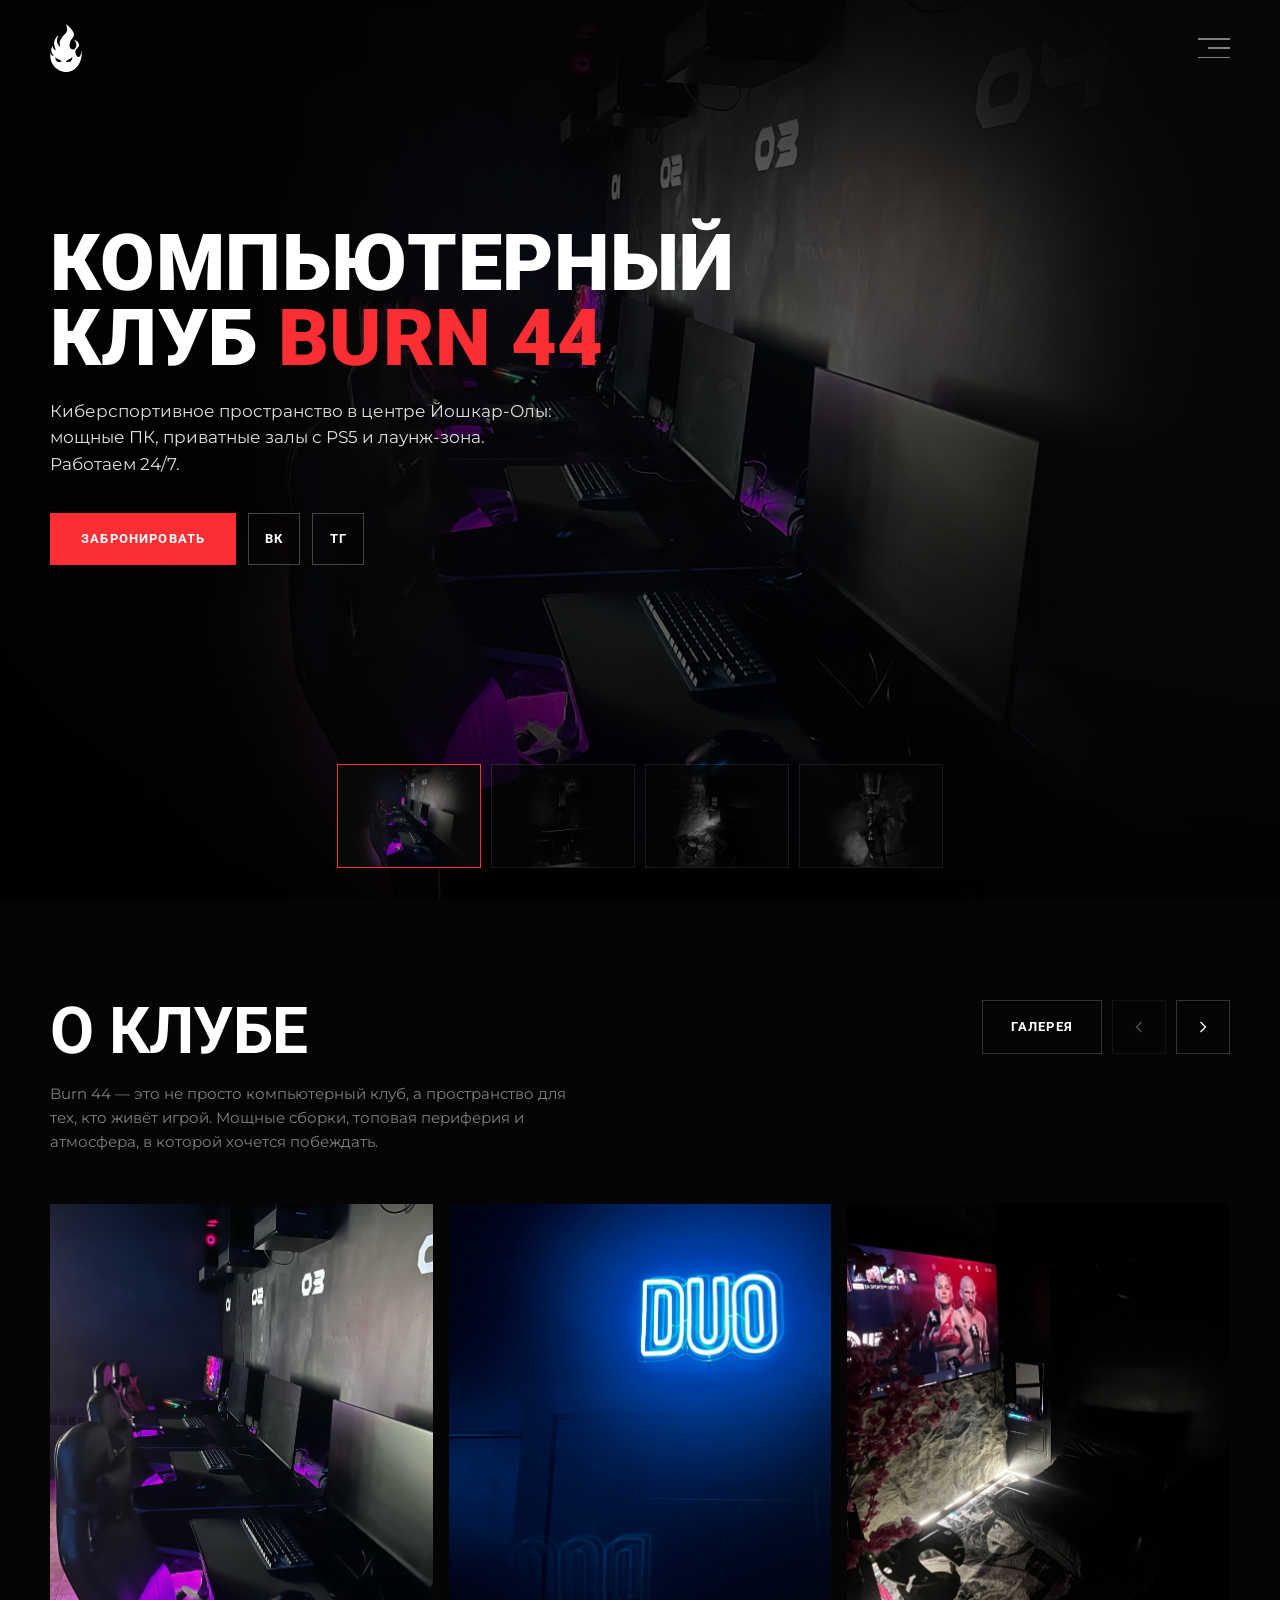
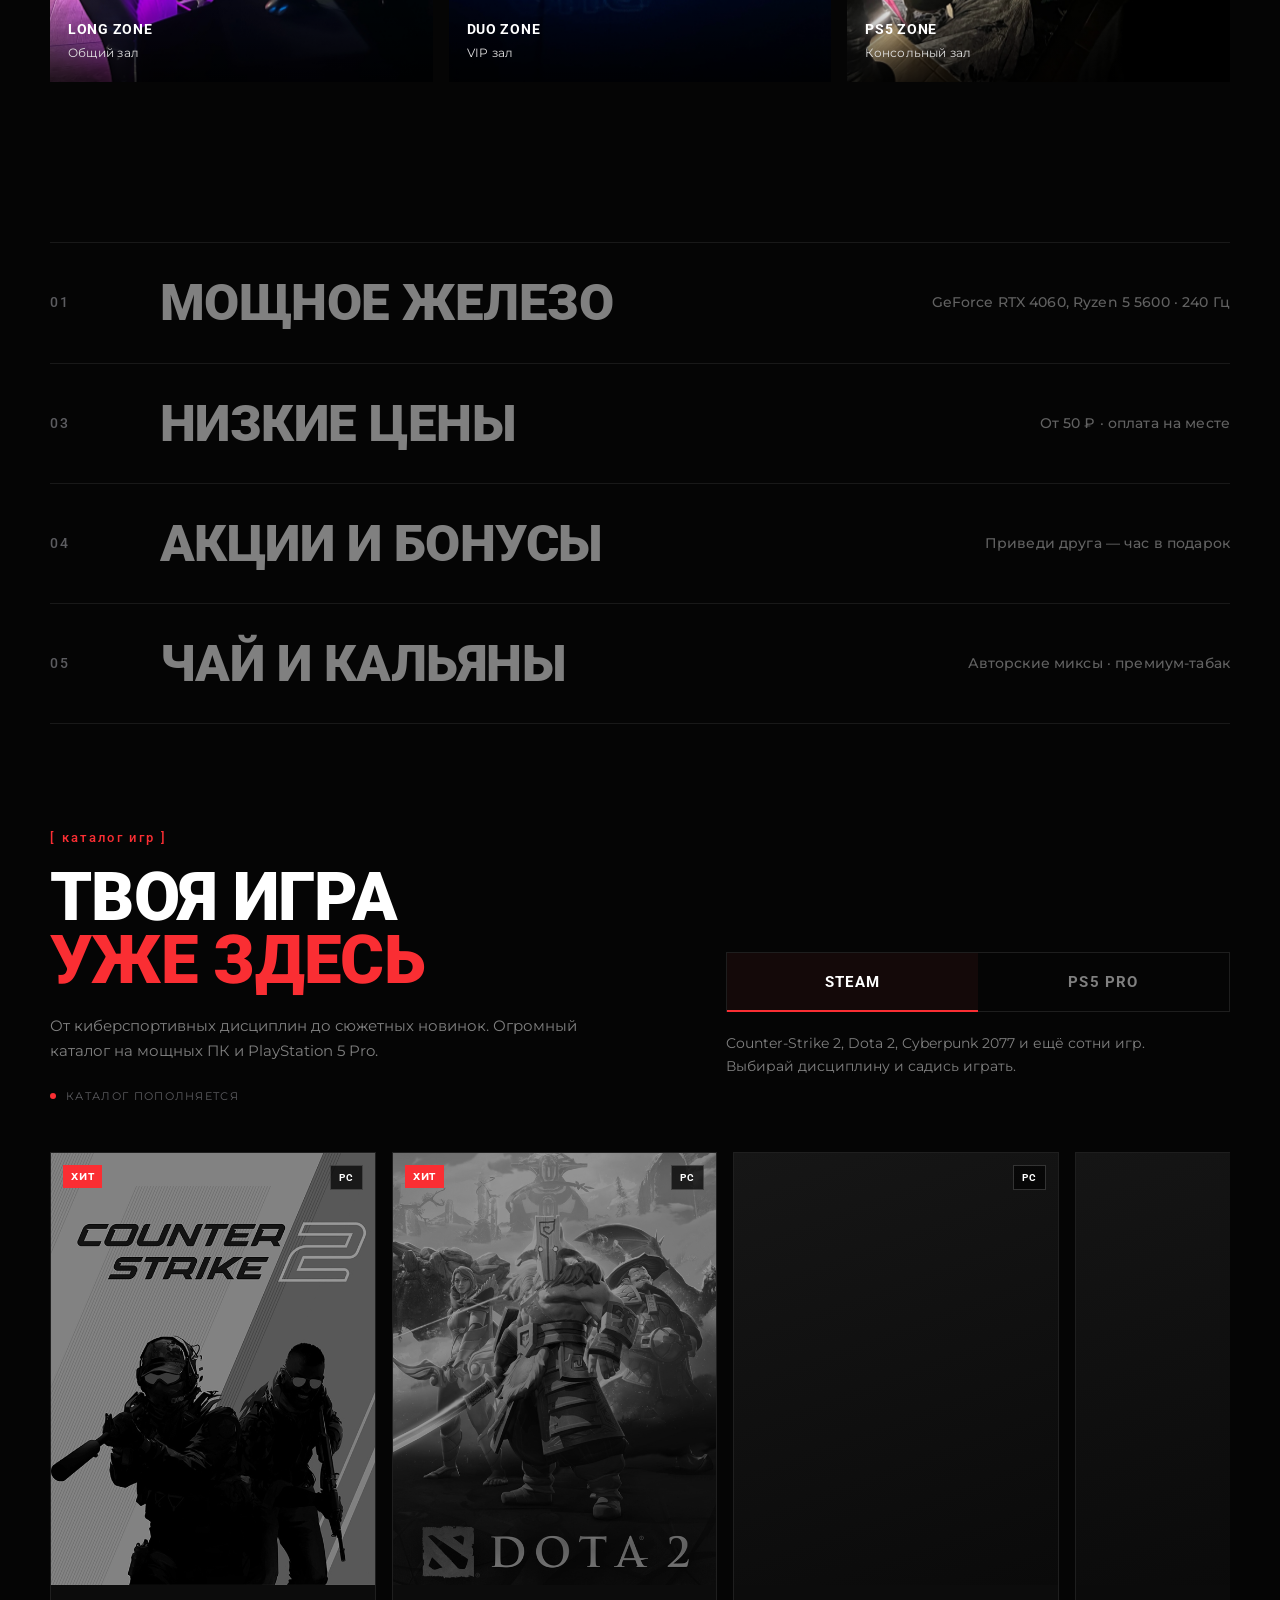
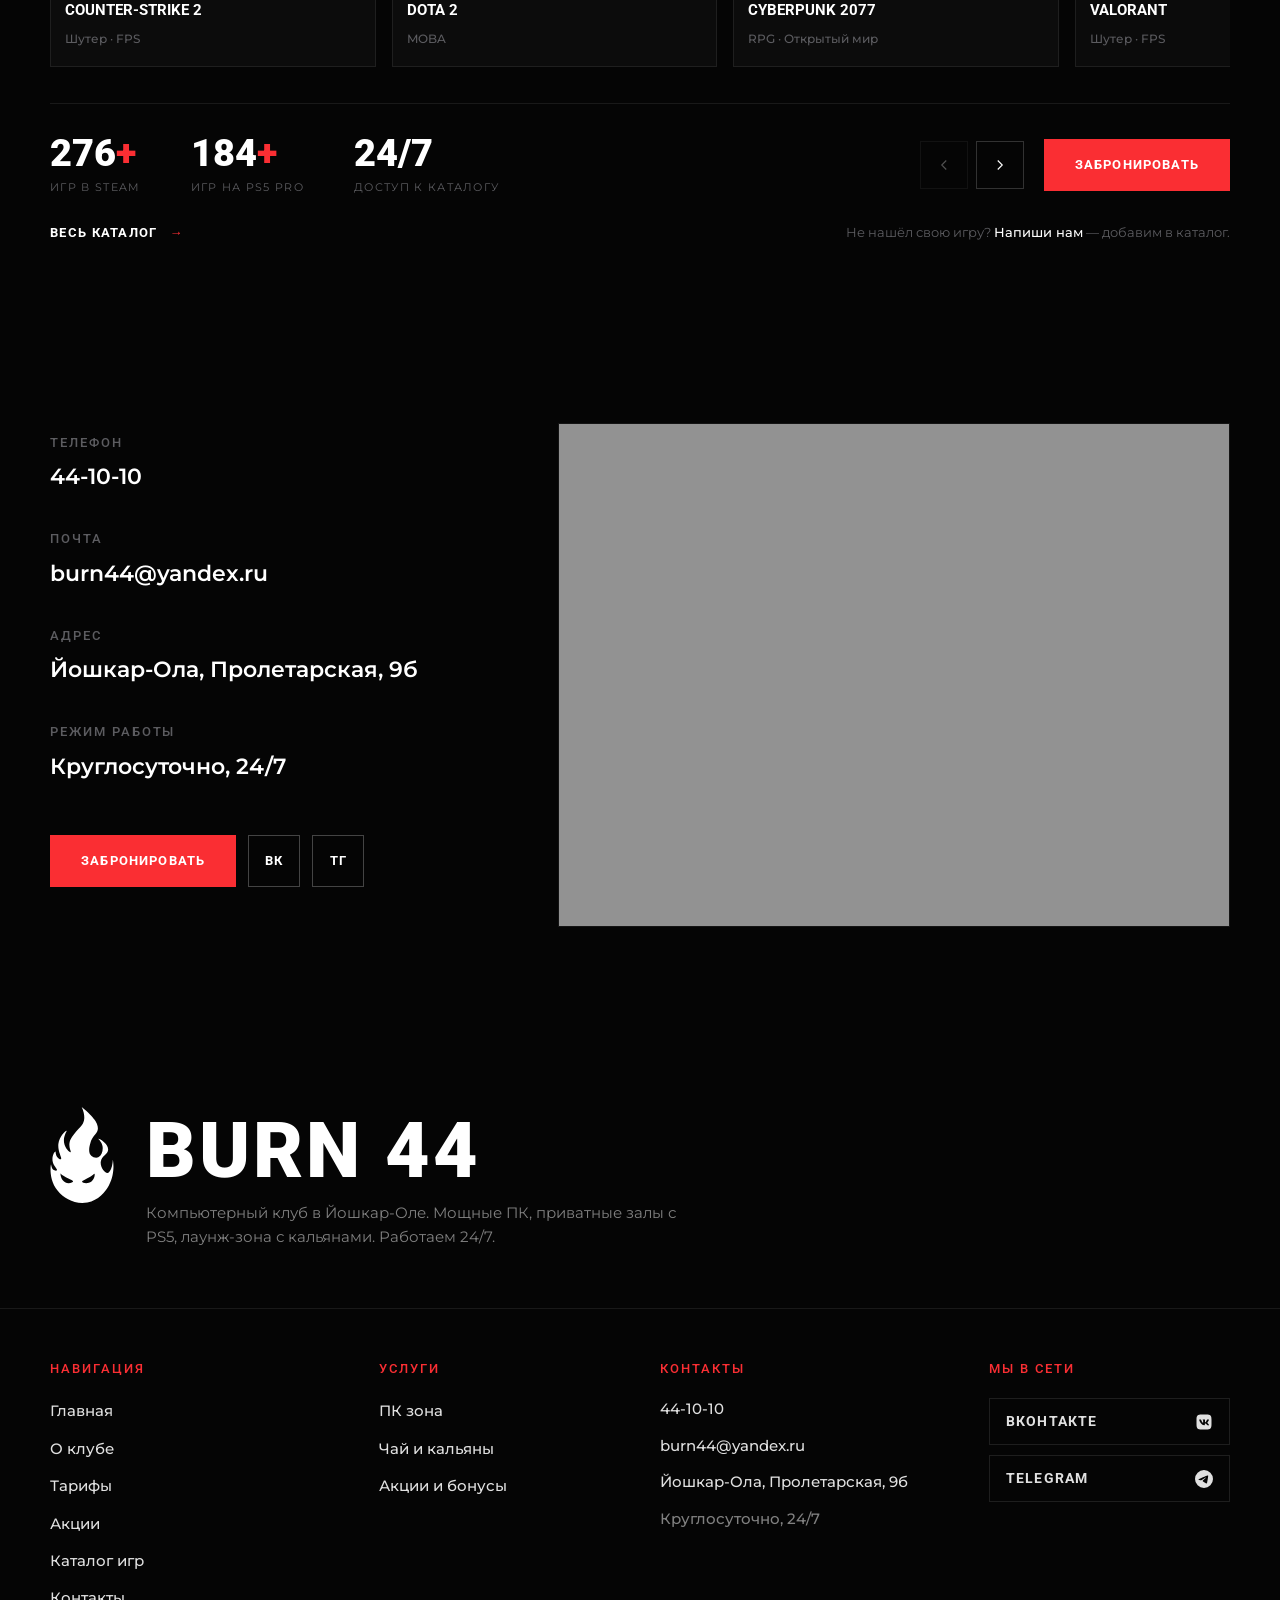
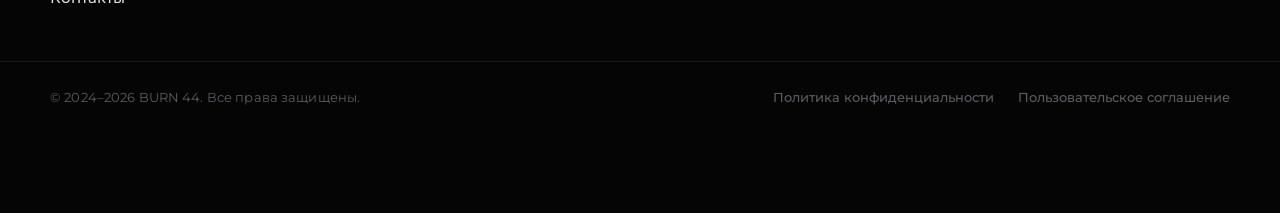
==== commit b88dcb2e: "Update index.html" ====
--- a/index.html
+++ b/index.html
@@ -123,7 +123,7 @@
             <!-- Слайд 1: клуб -->
             <div class="swiper-slide hero__slide">
                 <!-- TODO: заменить на images/hero/slide-1.jpg -->
-                <div class="hero__bg" style="background-image: url('../images/slide-1.jpg')"></div>
+                <div class="hero__bg" style="background-image: url('images/slide-1.jpg')"></div>
                 <div class="hero__overlay"></div>
                 <div class="hero__content">
                     <h1 class="hero__title" data-hero-anim>Компьютерный клуб <em>BURN&nbsp;44</em></h1>
@@ -140,7 +140,7 @@
 
             <!-- Слайд 2: топовые ПК -->
             <div class="swiper-slide hero__slide">
-                <div class="hero__bg" style="background-image: url('../images/slide-2.jpg');"></div>
+                <div class="hero__bg" style="background-image: url('images/slide-2.jpg');"></div>
                 <div class="hero__overlay"></div>
                 <div class="hero__content">
                     <h2 class="hero__title" data-hero-anim>Топовые <em>ПК</em></h2>
@@ -157,7 +157,7 @@
 
             <!-- Слайд 3: PS5 комната -->
             <div class="swiper-slide hero__slide">
-                <div class="hero__bg" style="background-image: url('../images/slide-3.jpg');"></div>
+                <div class="hero__bg" style="background-image: url('images/slide-3.jpg');"></div>
                 <div class="hero__overlay"></div>
                 <div class="hero__content">
                     <h2 class="hero__title" data-hero-anim>PS5 <em>комната</em></h2>
@@ -174,7 +174,7 @@
 
             <!-- Слайд 4: паровые коктейли -->
             <div class="swiper-slide hero__slide">
-                <div class="hero__bg" style="background-image: url('../images/slide-4.jpg');"></div>
+                <div class="hero__bg" style="background-image: url('images/slide-4.jpg');"></div>
                 <div class="hero__overlay"></div>
                 <div class="hero__content">
                     <h2 class="hero__title" data-hero-anim>Паровые <em>коктейли</em></h2>
@@ -645,4 +645,4 @@
 <script src="https://cdn.jsdelivr.net/npm/@studio-freight/lenis@1.0.42/dist/lenis.min.js"></script>
 <script type="module" src="scripts/main.js"></script>
 </body>
-</html>+</html>
